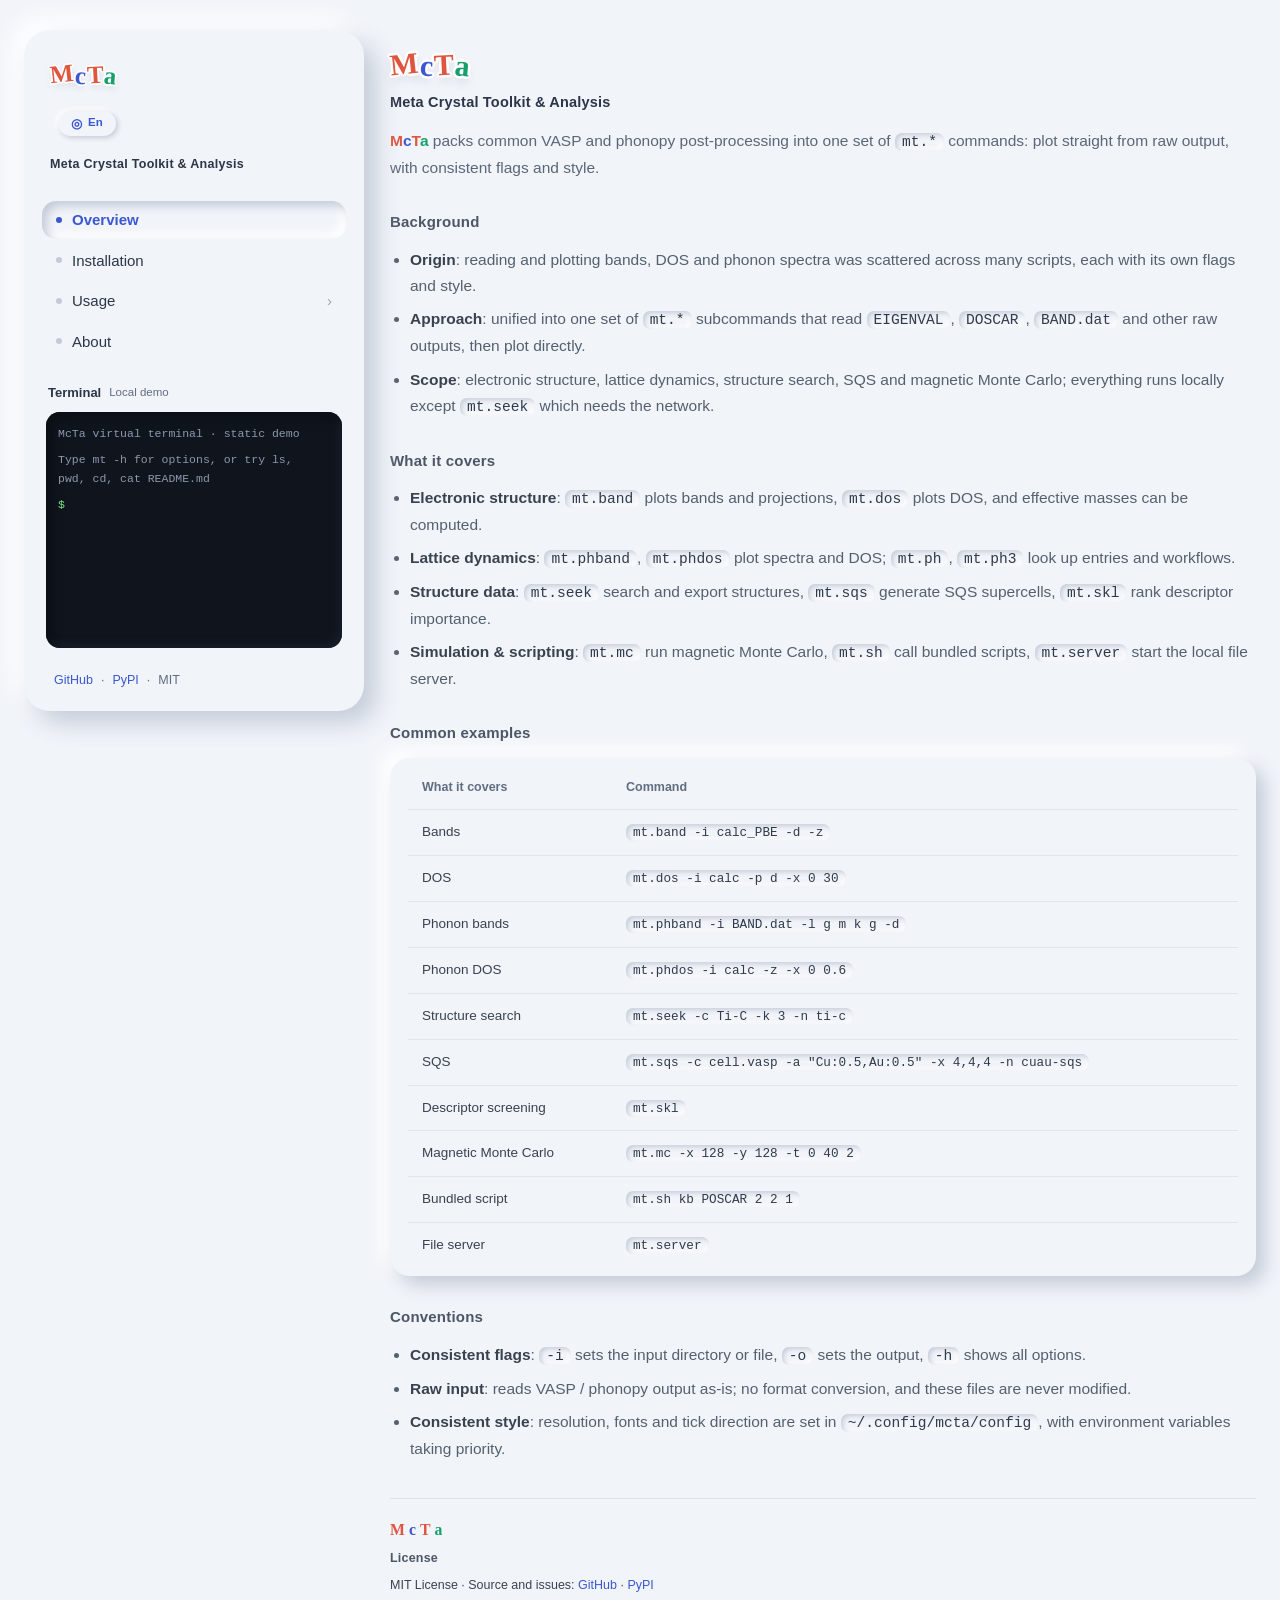
==== index.html @ b44102cf "0.0.18" ====
<!DOCTYPE html>
<html lang="zh-CN">
<head>
<meta charset="UTF-8">
<meta name="viewport" content="width=device-width, initial-scale=1">
<title>McTa · Meta Crystal Toolkit &amp; Analysis</title>
<meta name="description" content="McTa（格塔）把 VASP 与 phonopy 的常见后处理收进一组 mt.* 命令：直接读取原始输出绘制能带、态密度与声子谱，并支持结构检索、SQS、描述符分析与磁性蒙特卡洛。">
<link rel="canonical" href="https://lkccrr.github.io/mcta/">
<link rel="alternate" hreflang="zh-CN" href="https://lkccrr.github.io/mcta/">
<link rel="alternate" hreflang="en" href="https://lkccrr.github.io/mcta/?lang=en">
<link rel="alternate" hreflang="x-default" href="https://lkccrr.github.io/mcta/">
<link rel="icon" href="data:image/svg+xml,%3Csvg xmlns='http://www.w3.org/2000/svg' viewBox='0 0 64 64'%3E%3Crect width='64' height='64' rx='14' fill='%23f1f4f9'/%3E%3Ctext x='32' y='45' text-anchor='middle' font-family='Arial,Helvetica,sans-serif' font-size='36' font-weight='700' fill='%23e0553d'%3EM%3C/text%3E%3C/svg%3E">
<meta name="theme-color" content="#f1f4f9">
<meta property="og:type" content="website">
<meta property="og:site_name" content="mcta">
<meta property="og:title" content="McTa · Meta Crystal Toolkit &amp; Analysis">
<meta property="og:description" content="McTa（格塔）把 VASP 与 phonopy 的常见后处理收进一组 mt.* 命令：直接读取原始输出绘制能带、态密度与声子谱，并支持结构检索、SQS、描述符分析与磁性蒙特卡洛。">
<meta property="og:url" content="https://lkccrr.github.io/mcta/">
<meta property="og:locale" content="zh_CN">
<meta property="og:locale:alternate" content="en_US">
<meta name="twitter:card" content="summary">
<meta name="twitter:title" content="McTa · Meta Crystal Toolkit &amp; Analysis">
<meta name="twitter:description" content="McTa（格塔）把 VASP 与 phonopy 的常见后处理收进一组 mt.* 命令：直接读取原始输出绘制能带、态密度与声子谱，并支持结构检索、SQS、描述符分析与磁性蒙特卡洛。">
<noscript><style>.page{display:block!important}.term-wrap,.lang-switch{display:none}</style></noscript>
<style>
  :root {
    --bg: #f1f4f9;
    --ink: #39424f;
    --muted: #616d80;
    --accent: #3b57d1;
    --sd: #c5ccd8;
    --sl: #ffffff;
    --radius: 20px;
  }
  * { box-sizing: border-box; }
  body {
    margin: 0;
    background: var(--bg);
    color: var(--ink);
    font-family: -apple-system, BlinkMacSystemFont, "Segoe UI", "Noto Sans SC",
                 "PingFang SC", "Microsoft YaHei", sans-serif;
    font-size: 15.5px;
    line-height: 1.7;
    -webkit-font-smoothing: antialiased;
  }
  a { color: var(--accent); text-decoration: none; }
  a:focus-visible, button:focus-visible, input:focus-visible, [tabindex]:focus-visible {
    outline: 2px solid var(--accent); outline-offset: 2px;
  }
  code, pre {
    font-family: ui-monospace, SFMono-Regular, "SF Mono", Menlo, Consolas,
                 "Liberation Mono", monospace;
  }

  .app {
    display: grid;
    grid-template-columns: 340px minmax(0, 1fr);
    gap: 26px;
    max-width: 1280px;
    margin: 0 auto;
    padding: 30px 24px 60px;
    align-items: start;
  }

  /* ---------- 左侧栏 ---------- */
  .sidebar {
    position: sticky; top: 28px;
    max-height: calc(100vh - 56px);
    overflow-y: auto;
    padding: 24px 18px 18px;
    border-radius: 26px;
    background: var(--bg);
    box-shadow: 12px 12px 24px var(--sd), -12px -12px 24px var(--sl);
  }
  .sidebar { scrollbar-width: none; -ms-overflow-style: none; }
  .sidebar::-webkit-scrollbar { display: none; }

  .brand { padding: 0 8px; }
  .brand .logo,
  h1.wordmark {
    font-family: "Baloo 2", "Fredoka", "Arial Rounded MT Bold",
                 "Chalkboard SE", "Comic Sans MS", cursive;
    font-weight: 900;
    letter-spacing: 1px;
  }
  .brand .logo { font-size: 25px; }
  h1.wordmark { font-size: 38px; letter-spacing: 1.2px; margin: 16px 0 6px; }
  .wordmark span {
    display: inline-block; cursor: pointer; user-select: none;
    transition: transform .25s ease;
    text-shadow:
      2.5px 0 0 #fff, -2.5px 0 0 #fff, 0 2.5px 0 #fff, 0 -2.5px 0 #fff,
      1.8px 1.8px 0 #fff, -1.8px 1.8px 0 #fff,
      1.8px -1.8px 0 #fff, -1.8px -1.8px 0 #fff,
      0 6px 10px rgba(96, 108, 130, .22);
  }
  .brand .logo span {
    text-shadow:
      1.8px 0 0 #fff, -1.8px 0 0 #fff, 0 1.8px 0 #fff, 0 -1.8px 0 #fff,
      1.3px 1.3px 0 #fff, -1.3px 1.3px 0 #fff,
      1.3px -1.3px 0 #fff, -1.3px -1.3px 0 #fff,
      0 4px 7px rgba(96, 108, 130, .2);
  }
  .wordmark span:nth-child(1) { transform: rotate(-6deg) translateY(-1px); }
  .wordmark span:nth-child(2) { transform: rotate(3deg) translateY(1px); }
  .wordmark span:nth-child(3) { transform: rotate(-3deg); }
  .wordmark span:nth-child(4) { transform: rotate(5deg) translateY(1px); }
  .w-m, .w-t { color: #e0553d; }
  .w-c { color: #3b57d1; }
  .w-a { color: #17a06b; }
  .brand-sub {
    display: block;
    margin: 12px -7px 0; padding: 6px 7px; border-radius: 10px;
    font-size: 12.5px; color: #2c3648; font-weight: 700; letter-spacing: .3px;
    text-decoration: none;
    transition: color .12s ease, box-shadow .12s ease;
  }
  .brand-sub:hover {
    color: var(--accent);
    box-shadow: 4px 4px 9px var(--sd), -4px -4px 9px var(--sl);
  }
  .brand-sub:active {
    box-shadow: inset 3px 3px 6px var(--sd), inset -3px -3px 6px var(--sl);
  }
  .lang-switch {
    display: inline-flex; align-items: center; gap: 6px;
    margin: 14px 8px 0; padding: 6px 13px;
    border: 0; border-radius: 999px;
    background: var(--bg); color: var(--accent);
    font: inherit; font-size: 11.5px; font-weight: 700; line-height: 1;
    cursor: pointer;
    box-shadow: 2px 2px 5px var(--sd), -2px -2px 5px var(--sl);
  }
  .lang-switch:hover { color: var(--accent); }
  .lang-switch:active {
    box-shadow: inset 3px 3px 6px var(--sd), inset -3px -3px 6px var(--sl);
  }
  .lang-globe { font-size: 13px; line-height: 1; }
  .about-brand { color: #2c3648; font-weight: 700; }
  .about-line { display: flex; align-items: baseline; gap: 10px; margin: 12px 0 0; }
  .about-line .about-anim { margin: 0; }

  /* 关于页：代码结构前的字母跳跃发光 */
  .about-anim {
    display: flex; gap: 4px; margin: 10px 0 0;
    font-family: "Baloo 2", "Fredoka", "Arial Rounded MT Bold",
                 "Chalkboard SE", "Comic Sans MS", cursive;
    font-size: 21px; font-weight: 900; letter-spacing: 1px;
    user-select: none;
  }
  .about-anim span {
    display: inline-block;
    animation: hop 1.6s ease-in-out infinite, glow 1.6s ease-in-out infinite;
  }
  .about-anim .w-m, .about-anim .w-t { --glow: 224, 85, 61; }
  .about-anim .w-c { --glow: 59, 87, 209; }
  .about-anim .w-a { --glow: 23, 160, 107; }
  .about-anim span:nth-child(2) { animation-delay: .12s; }
  .about-anim span:nth-child(3) { animation-delay: .24s; }
  .about-anim span:nth-child(4) { animation-delay: .36s; }
  .about-anim.sm { font-size: 15.75px; gap: 3px; margin: 18px 0 4px; }
  .about-anim.sm + h2.sec-title { margin: 0 0 6px; font-size: 12.5px; letter-spacing: .2px; }
  .about-anim.sm + h2.sec-title + p { margin: 0; font-size: 12.5px; line-height: 1.7; }
  @keyframes hop {
    0%, 100% { transform: translateY(0) scale(1); }
    32% { transform: translateY(-6px) scale(1.14); }
    52% { transform: translateY(0) scale(1); }
  }
  @keyframes glow {
    0%, 100% { text-shadow: 0 0 0 rgba(var(--glow), 0); }
    32% { text-shadow: 0 0 12px rgba(var(--glow), .6), 0 0 4px rgba(var(--glow), .45); }
  }

  .nav { margin-top: 20px; }
  .nav-item {
    display: flex; align-items: center; gap: 10px;
    padding: 6px 14px; margin-bottom: 3px;
    border-radius: 14px; color: #2c3648;
    font-size: 15px; cursor: pointer;
    transition: color .18s ease, box-shadow .18s ease;
  }
  .nav-item .dot {
    width: 6px; height: 6px; border-radius: 50%;
    background: #c3cad7; flex: none; transition: background .18s ease;
  }
  .nav-item:hover {
    color: var(--ink);
    box-shadow: 5px 5px 10px var(--sd), -5px -5px 10px var(--sl);
  }
  .nav-item.active {
    color: var(--accent); font-weight: 600;
    box-shadow: inset 5px 5px 10px var(--sd), inset -5px -5px 10px var(--sl);
  }
  .nav-item.active .dot { background: var(--accent); }

  .nav-item .chev {
    margin-left: auto; font-size: 15px; line-height: 1; color: #9aa5b8;
    transition: transform .2s ease;
  }
  .nav-item[aria-expanded="true"] .chev { transform: rotate(90deg); }
  .nav-sub { display: none; margin-top: -2px; }
  .nav-sub.open { display: block; animation: fade .2s ease; }
  .nav-sub .nav-item { --sd: #b8c1cf; --sl: #f7f9fc; padding: 5px 14px 5px 24px; font-size: 14.5px; margin-bottom: 2px; }
  .nav-sub .nav-item.active { color: #1f3596; }
  .nav-sub .nav-item.active .dot { background: #1f3596; }

  .side-foot {
    display: flex; gap: 8px; align-items: center;
    margin: 22px 12px 2px; font-size: 12.5px; color: var(--muted);
  }

  /* 侧栏：本地模拟终端 */
  .term-wrap { margin: 22px 4px 0; }
  .term-head {
    display: flex; align-items: baseline; justify-content: space-between;
    gap: 8px; margin: 0 2px 8px;
  }
  .term-wrap:not(.floating) .term-head { cursor: pointer; }
  .term-head .t { font-size: 13px; font-weight: 600; color: #2c3648; }
  .term-state { font-size: 11.5px; color: var(--muted); }
  .term-box {
    position: relative; overflow: hidden;
    height: 236px; padding: 12px 12px 10px;
    border-radius: 14px; background: #10151d;
    box-shadow: inset 5px 5px 12px #0a0e14, inset -3px -3px 8px #1a2230;
    font-family: ui-monospace, SFMono-Regular, Menlo, Consolas,
                 "Liberation Mono", monospace;
    font-size: 11.5px; line-height: 1.7; color: #c9d4e4;
    cursor: text; scrollbar-width: thin;
  }
  .term-box::-webkit-scrollbar { width: 6px; }
  .term-box::-webkit-scrollbar-thumb { background: #2b3547; border-radius: 999px; }
  .term-rain {
    position: absolute; inset: 0; z-index: 0; pointer-events: none;
    opacity: .28; transition: opacity .35s ease;
  }
  .term-scroll {
    position: relative; z-index: 1;
    height: 100%; overflow-y: auto;
    padding-right: 4px;
  }
  .term-scroll::-webkit-scrollbar { width: 6px; }
  .term-scroll::-webkit-scrollbar-thumb { background: #2b3547; border-radius: 999px; }
  .term-out, .term-line { position: relative; z-index: 1; }
  .term-out { margin: 0 0 6px; white-space: pre-wrap; word-break: break-word; }
  .term-out .p { color: #7ee787; }
  .term-out .cmd { color: #e6edf7; }
  .term-out.dim { color: #8b98ad; }
  .term-out.err { color: #f0a08f; }
  .term-line { display: flex; gap: 6px; align-items: baseline; }
  .term-prompt { color: #7ee787; flex: none; }
  .term-in {
    flex: 1; min-width: 0; padding: 0; border: 0; outline: 0;
    background: transparent; color: #e6edf7; font: inherit;
    caret-color: #7ee787;
  }
  .term-in:focus-visible { outline: 0; }
  .term-line:focus-visible, .term-line:focus { outline: 0; box-shadow: none; }

  /* 终端浮窗：点击终端顶端栏后脱离侧栏，可拖动、缩放、最大化 */
  .term-head { align-items: center; }
  .term-title { display: flex; align-items: center; gap: 8px; min-width: 0; }
  .term-tools { display: none; margin-left: auto; gap: 3px; flex: none; }
  .term-open { display: none; }
  .term-wrap.floating .term-tools { display: flex; }
  .term-tools button {
    width: 24px; height: 24px; padding: 0; border: 0; border-radius: 7px;
    background: var(--bg); color: #4c5666;
    font: inherit; font-size: 13px; line-height: 1;
    display: inline-flex; align-items: center; justify-content: center;
    cursor: pointer;
    box-shadow: 2px 2px 5px var(--sd), -2px -2px 5px var(--sl);
  }
  .term-tools button:hover { color: var(--accent); }
  .term-tools button:active {
    box-shadow: inset 2px 2px 4px var(--sd), inset -2px -2px 4px var(--sl);
  }
  .term-tools .win-glyph { display: block; line-height: 1; font-family: ui-monospace, Menlo, Consolas, monospace; }
  .hidden { display: none !important; }
  /* 最小化：主体隐藏，只留顶栏，停靠页面下方 */
  .term-wrap.floating.win-min {
    width: auto !important; height: 40px !important; min-width: 0 !important; min-height: 40px !important;
    max-width: calc(100vw - 16px) !important; max-height: 40px !important; padding: 6px 10px !important;
    border-radius: 12px !important; overflow: visible !important; transition: none !important; transform: none !important;
    white-space: nowrap;
  }
  .term-wrap.floating.win-min .term-box,
  .term-wrap.floating.win-min .resize-handle { display: none !important; }
  .term-wrap.floating.win-min .term-head { cursor: default !important; margin: 0 !important; }
  /* 最小化态只保留：最大化 + 还原到侧栏；顶栏文字可点击还原 */
  .term-wrap.floating.win-min .term-tools button:not([data-term-act="max"]):not([data-term-act="dock"]) { display: none !important; }
  .term-wrap.floating.win-min .term-title { cursor: pointer !important; white-space: nowrap; overflow: hidden; text-overflow: ellipsis; min-width: 0; }
  .term-wrap.floating.win-min .term-title .term-state { display: inline !important; font-size: 11.5px; opacity: .9; }
  .term-wrap.floating {
    position: fixed; z-index: 45;
    display: flex; flex-direction: column;
    margin: 0; padding: 10px 12px 12px; border-radius: 18px;
    background: var(--bg);
    box-shadow: 0 18px 44px rgba(28, 42, 64, .26), 0 2px 8px rgba(28, 42, 64, .14),
                8px 8px 18px var(--sd), -8px -8px 18px var(--sl);
    max-width: calc(100vw - 12px); max-height: calc(100vh - 12px);
  }
  .term-wrap.floating .term-head { cursor: move; touch-action: none; margin-bottom: 8px; }
  .term-wrap.floating .term-box { flex: 1 1 auto; height: auto; min-height: 120px; }
  .term-wrap.dragging { user-select: none; }
  .term-wrap.floating .term-box { user-select: text; }

  /* 四角/四边缩放手柄 */
  .term-wrap.floating .resize-handle { position: absolute; z-index: 2; }
  .term-wrap.floating .rh-t { top: -3px; left: 10px; right: 10px; height: 6px; cursor: ns-resize; }
  .term-wrap.floating .rh-b { bottom: -3px; left: 10px; right: 10px; height: 6px; cursor: ns-resize; }
  .term-wrap.floating .rh-l { left: -3px; top: 10px; bottom: 10px; width: 6px; cursor: ew-resize; }
  .term-wrap.floating .rh-r { right: -3px; top: 10px; bottom: 10px; width: 6px; cursor: ew-resize; }
  .term-wrap.floating .rh-tl { top: -3px; left: -3px; width: 12px; height: 12px; cursor: nwse-resize; }
  .term-wrap.floating .rh-tr { top: -3px; right: -3px; width: 12px; height: 12px; cursor: nesw-resize; }
  .term-wrap.floating .rh-bl { bottom: -3px; left: -3px; width: 12px; height: 12px; cursor: nesw-resize; }
  .term-wrap.floating .rh-br { bottom: -3px; right: -3px; width: 12px; height: 12px; cursor: nwse-resize; }

  /* ---------- 右侧内容 ---------- */
  .content { min-width: 0; }
  .page { display: none; }
  .page.active { display: block; animation: fade .26s ease; }
  @keyframes fade {
    from { opacity: 0; transform: translateY(6px); }
    to { opacity: 1; transform: none; }
  }
  /* 脚本未能执行时的兜底：至少让概览页可见 */
  body:not(.js) #page-overview { display: block; }

  .page-head { margin-bottom: 26px; }
  .eyebrow {
    display: inline-block; padding: 5px 13px; border-radius: 999px;
    font-size: 11.5px; font-weight: 600; letter-spacing: .8px;
    color: var(--accent);
    box-shadow: inset 4px 4px 8px var(--sd), inset -4px -4px 8px var(--sl);
  }
  h1 {
    font-size: 30px; line-height: 1.25; margin: 16px 0 8px;
    letter-spacing: -.3px;
  }
  #page-overview h1.wordmark { font-size: 30px; }
  .full-name {
    margin: 0 0 14px; font-size: 14.5px; color: #2c3648; font-weight: 700; letter-spacing: .2px;
  }
  .lede { margin: 0; color: #5b6678; font-size: 15.5px; }

  h2.sec-title {
    font-size: 15px; margin: 28px 0 12px; color: #4c5666;
    letter-spacing: .2px;
  }

  .card {
    background: var(--bg); border-radius: var(--radius);
    padding: 22px 24px;
    box-shadow: 9px 9px 18px var(--sd), -9px -9px 18px var(--sl);
  }
  pre {
    margin: 0; padding: 8px 18px; border-radius: 14px;
    background: var(--bg); color: #2f3a4a;
    font-size: 15px; line-height: 1.65;
    overflow-x: auto;
    box-shadow: inset 5px 5px 10px var(--sd), inset -5px -5px 10px var(--sl);
  }
  pre.help { padding: 16px 18px; line-height: 1.75; }
  pre .c { color: #8a94a6; }
  .pre-wrap { position: relative; }
  .pre-group { display: grid; gap: 10px; }
  .pre-wrap pre { padding-right: 66px; }
  .copy-btn {
    position: absolute; top: 8px; right: 8px;
    padding: 3px 10px; border: 0; border-radius: 8px;
    background: var(--bg); color: var(--muted);
    font: inherit; font-size: 11.5px; line-height: 1.5; cursor: pointer;
    box-shadow: 3px 3px 6px var(--sd), -3px -3px 6px var(--sl);
    opacity: 0; transition: opacity .15s ease, color .15s ease;
  }
  .pre-wrap:hover .copy-btn, .copy-btn:focus { opacity: 1; }
  .copy-btn:hover { color: var(--accent); }
  @media (hover: none) { .copy-btn { opacity: 1; } }
  .code-copy { cursor: pointer; }
  .code-copy:hover { color: var(--accent); }
  .toast {
    position: fixed; left: 50%; bottom: 30px; z-index: 50;
    transform: translate(-50%, 10px); opacity: 0; pointer-events: none;
    padding: 8px 16px; border-radius: 12px;
    background: var(--bg); color: var(--ink); font-size: 13px;
    box-shadow: 6px 6px 14px var(--sd), -6px -6px 14px var(--sl);
    transition: opacity .2s ease, transform .2s ease;
  }
  .toast.show { opacity: 1; transform: translate(-50%, 0); }

  p code, li code, td code {
    padding: 1px 7px; border-radius: 7px;
    background: var(--bg); color: #2f3a4a; font-size: .94em;
    box-shadow: inset 2px 2px 5px var(--sd), inset -2px -2px 5px var(--sl);
  }

  ul.plain { margin: 0; padding-left: 20px; color: #55606f; }
  ul.plain li { margin: 7px 0; }
  ul.plain b { color: var(--ink); }

  table {
    width: 100%; border-collapse: collapse; font-size: 13.5px;
  }
  th, td { text-align: left; padding: 11px 14px; }
  th { color: var(--muted); font-weight: 600; font-size: 12.5px; }
  tbody tr { border-top: 1px solid rgba(120, 132, 154, .14); }
  td:first-child { white-space: nowrap; }

  .card.table-card { padding: 8px 18px; overflow-x: auto; }

  .site-foot { margin-top: 36px; padding-top: 18px; border-top: 1px solid rgba(120, 132, 154, .16); }
  .site-foot .about-anim.sm { margin: 0 0 4px; }

  @media (max-width: 900px) {
    .app { grid-template-columns: 1fr; gap: 22px; padding: 22px 16px 48px; }
    .sidebar {
      position: static; max-height: none; padding: 16px;
      border-radius: 22px;
    }
    .brand { padding: 0 4px; }
    .nav { display: flex; flex-wrap: wrap; gap: 8px; margin-top: 12px; }
    .side-foot { display: none; }
    .nav-item { margin: 0; white-space: nowrap; padding: 8px 12px; font-size: 13.5px; }
    .nav-sub { width: 100%; }
    .nav-sub.open { display: flex; flex-wrap: wrap; gap: 8px; }
    .nav-sub .nav-item { padding-left: 12px; font-size: 13.5px; }
    .term-wrap { margin: 22px 4px 0; display: block; }
    .term-wrap.floating { display: flex; }
    .term-box { height: 220px; }
    .term-open { display: none; }
    h1 { font-size: 26px; }
  }
</style>
</head>
<body>

<div class="app">

  <aside class="sidebar">
    <div class="brand">
      <div class="logo wordmark" role="img" aria-label="McTa"><span class="w-m">M</span><span class="w-c">c</span><span class="w-t">T</span><span class="w-a">a</span></div>
      <button type="button" class="lang-switch" id="langToggle" title="切换语言 / Switch language" aria-label="切换语言 / Switch language"><span class="lang-globe" aria-hidden="true">◎</span><span class="lang-name">中文</span></button>
      <a class="brand-sub" href="#overview">格塔 · Meta Crystal Toolkit &amp; Analysis</a>
    </div>

    <nav class="nav">
      <a class="nav-item" href="#overview" data-page="overview"><span class="dot"></span>概览</a>
      <a class="nav-item" href="#install" data-page="install"><span class="dot"></span>安装</a>
      <a class="nav-item" id="startToggle" href="#start" data-page="start" aria-expanded="false" aria-controls="cmdList">
        <span class="dot"></span>使用<span class="chev">›</span>
      </a>

      <div class="nav-sub" id="cmdList">
        <a class="nav-item" href="#spectra" data-page="spectra"><span class="dot"></span>能带与态密度</a>
        <a class="nav-item" href="#ph" data-page="ph"><span class="dot"></span>mt.ph / mt.ph3</a>
        <a class="nav-item" href="#seek" data-page="seek"><span class="dot"></span>mt.seek / mt.sqs / mt.skl</a>
        <a class="nav-item" href="#mc" data-page="mc"><span class="dot"></span>mt.mc</a>
        <a class="nav-item" href="#sh" data-page="sh"><span class="dot"></span>mt.sh</a>
        <a class="nav-item" href="#server" data-page="server"><span class="dot"></span>mt.server</a>
      </div>

      <a class="nav-item" href="#about" data-page="about"><span class="dot"></span>关于</a>
    </nav>

    <button type="button" class="term-open" id="termOpen" aria-label="打开终端">终端</button>

    <div class="term-wrap">
      <div class="term-head">
        <span class="term-title">
          <span class="t">终端</span>
          <span class="term-state">本地模拟</span>
        </span>
        <span class="term-tools" role="group">
          <button type="button" data-term-act="min" title="最小化" aria-label="最小化"><span class="win-glyph" aria-hidden="true">—</span></button>
          <button type="button" data-term-act="restore" title="还原" aria-label="还原"><span class="win-glyph" aria-hidden="true">↺</span></button>
          <button type="button" data-term-act="max" title="放大到整个页面" aria-label="放大到整个页面"><span class="max-icon win-glyph" aria-hidden="true">⤢</span><span class="restore-icon win-glyph hidden" aria-hidden="true">⤡</span></button>
          <button type="button" data-term-act="dock" title="还原到侧栏" aria-label="还原到侧栏"><span class="win-glyph" aria-hidden="true">⇤</span></button>
        </span>
      </div>
      <div class="term-box" id="siteTerm">
        <canvas class="term-rain" aria-hidden="true"></canvas>
        <div class="term-scroll">
          <div id="termLog"></div>
          <div class="term-line">
            <span class="term-prompt">$</span>
            <input class="term-in" id="termIn" type="text" autocomplete="off"
                   autocapitalize="off" spellcheck="false"
                   aria-label="McTa 命令演示终端">
          </div>
        </div>
      </div>
      <span class="resize-handle rh-tl"></span><span class="resize-handle rh-t"></span><span class="resize-handle rh-tr"></span>
      <span class="resize-handle rh-l"></span><span class="resize-handle rh-r"></span>
      <span class="resize-handle rh-bl"></span><span class="resize-handle rh-b"></span><span class="resize-handle rh-br"></span>
    </div>

    <div class="side-foot">
      <a href="https://github.com/lkccrr/mcta" target="_blank" rel="noopener">GitHub</a><span>·</span>
      <a href="https://pypi.org/project/mcta/" target="_blank" rel="noopener">PyPI</a><span>·</span>
      <span>MIT</span>
    </div>
  </aside>

  <main class="content">

    <!-- 概览 -->
    <section class="page" id="page-overview">
      <header class="page-head">
        <h1 class="wordmark" aria-label="McTa"><span class="w-m">M</span><span class="w-c">c</span><span class="w-t">T</span><span class="w-a">a</span></h1>
        <p class="full-name">格塔 · Meta Crystal Toolkit &amp; Analysis</p>
        <p class="lede">
          <span class="about-brand"><span class="w-m">M</span><span class="w-c">c</span><span class="w-t">T</span><span class="w-a">a</span></span> 把 VASP 与 phonopy 的常见后处理收进一组 <code>mt.*</code> 命令：读原始输出直接出图，
          参数与风格保持一致。
        </p>
      </header>

      <h2 class="sec-title">背景</h2>
      <ul class="plain">
        <li><b>起点</b>：能带、态密度、声子谱的读取与绘图散落在多份脚本里，参数与出图风格各不相同。</li>
        <li><b>做法</b>：统一为一组 <code>mt.*</code> 子命令，读 <code>EIGENVAL</code>、<code>DOSCAR</code>、<code>BAND.dat</code> 等原始输出即可出图。</li>
        <li><b>范围</b>：电子结构、晶格动力学、结构检索、准随机固溶体与磁性蒙特卡洛；除 <code>mt.seek</code> 联网外都在本地完成。</li>
      </ul>

      <h2 class="sec-title">用途</h2>
      <ul class="plain">
        <li><b>电子结构</b>：<code>mt.band</code> 出能带与投影，<code>mt.dos</code> 出态密度，可计算有效质量。</li>
        <li><b>晶格动力学</b>：<code>mt.phband</code>、<code>mt.phdos</code> 出谱与态密度；<code>mt.ph</code>、<code>mt.ph3</code> 查词条与流程。</li>
        <li><b>结构数据</b>：<code>mt.seek</code> 检索并导出结构，<code>mt.sqs</code> 生成准随机固溶体，<code>mt.skl</code> 评估描述符重要性。</li>
        <li><b>模拟与脚本</b>：<code>mt.mc</code> 跑磁性蒙特卡洛，<code>mt.sh</code> 调用随包脚本，<code>mt.server</code> 起本地文件服务。</li>
      </ul>

      <h2 class="sec-title">常用示例</h2>
      <div class="card table-card">
        <table>
          <thead>
            <tr><th>用途</th><th>命令</th></tr>
          </thead>
          <tbody>
            <tr><td>能带</td><td><code>mt.band -i calc_PBE -d -z</code></td></tr>
            <tr><td>态密度</td><td><code>mt.dos -i calc -p d -x 0 30</code></td></tr>
            <tr><td>声子谱</td><td><code>mt.phband -i BAND.dat -l g m k g -d</code></td></tr>
            <tr><td>声子态密度</td><td><code>mt.phdos -i calc -z -x 0 0.6</code></td></tr>
            <tr><td>结构检索</td><td><code>mt.seek -c Ti-C -k 3 -n ti-c</code></td></tr>
            <tr><td>准随机固溶体</td><td><code>mt.sqs -c cell.vasp -a "Cu:0.5,Au:0.5" -x 4,4,4 -n cuau-sqs</code></td></tr>
            <tr><td>描述符筛选</td><td><code>mt.skl</code></td></tr>
            <tr><td>磁性蒙特卡洛</td><td><code>mt.mc -x 128 -y 128 -t 0 40 2</code></td></tr>
            <tr><td>随包脚本</td><td><code>mt.sh kb POSCAR 2 2 1</code></td></tr>
            <tr><td>文件服务</td><td><code>mt.server</code></td></tr>
          </tbody>
        </table>
      </div>

      <h2 class="sec-title">统一约定</h2>
      <ul class="plain">
        <li><b>参数一致</b>：<code>-i</code> 指定输入目录或文件，<code>-o</code> 指定输出，<code>-h</code> 查看全部参数。</li>
        <li><b>输入原样</b>：只读取 VASP / phonopy 的原始输出，不要求先转格式，也不改动这些文件。</li>
        <li><b>风格统一</b>：分辨率、字体、刻度方向集中在 <code>~/.config/mcta/config</code>，环境变量优先。</li>
      </ul>

    </section>

    <!-- 使用 -->
    <section class="page" id="page-start">
      <header class="page-head">
        <span class="eyebrow">USAGE</span>
        <h1>使用</h1>
        <p class="lede">进入计算目录后，先看它认得哪些文件，再决定画什么。</p>
      </header>

      <p style="margin:0 0 10px">运行 <code>mt</code> 总览当前目录，查看可用的计算文件。</p>

      <p style="margin:0 0 10px"><code>mt -h</code> 命令统一入口，负责说明用途并把参数原样转给对应的工具。</p>

      <pre class="help">    mt                    总览： 命令的用途、常用示例与当前目录的下一步建议
    mt band      [参数]   等价于 mt.band      [参数]
    mt dos       [参数]   等价于 mt.dos       [参数]
    mt phband    [参数]   等价于 mt.phband    [参数]
    mt phdos     [参数]   等价于 mt.phdos     [参数]
    mt ph        [参数]   等价于 mt.ph        [参数]
    mt ph3       [参数]   等价于 mt.ph3       [参数]
    mt seek/sqs/skl [参数]   分别等价于 mt.seek / mt.sqs / mt.skl
    mt mc        [参数]   等价于 mt.mc        [参数]
    mt sh        [参数]   等价于 mt.sh        [参数]
    mt server    [参数]   等价于 mt.server    [参数]</pre>

      <h2 class="sec-title">配置入口</h2>
      <div class="card">
        <p style="margin:0 0 10px">
          <b>写法</b>：所有设置都可写成环境变量，或写入 <code>~/.config/mcta/config</code>（<code>KEY=VALUE</code>），
          环境变量优先。
        </p>
        <p style="margin:0 0 10px">
          <b>图形参数</b>：<code>MT_RESOL</code>、<code>MT_FONT_FAMILY</code>、<code>MT_MATHTEXT_FONTSET</code>、
          <code>MT_XTICK_DIRECTION</code>、<code>MT_YTICK_DIRECTION</code>。
        </p>
        <p style="margin:0 0 10px">
          <b>结构检索与描述符分析</b>（<code>mt.seek</code> / <code>mt.sqs</code> / <code>mt.skl</code>）：<code>MP_API_KEY</code>（免费的 Materials Project API Key，在线检索必填）、
          <code>MT_SEEK_HOME</code>、<code>MT_SEEK_CONFIG</code>、<code>MT_SEEK_API_KEY</code>、
          <code>MT_SEEK_PROVIDER</code>、<code>MT_SEEK_BASE_URL</code>、<code>MT_SEEK_MODEL</code>、
          <code>MT_SEEK_MAX_TURNS</code>、<code>MT_SEEK_MAX_CAND</code>，含义见 <code>mt.seek -h</code>。
        </p>
        <p style="margin:0">
          <b>其他工具</b>：<code>MT_PH_DOCS</code>、<code>MT_PH3_DOCS</code>、<code>MTSH_SCRIPTS</code>、
          <code>PBE_PATH</code>、<code>LDA_PATH</code>、<code>GGA_PATH</code>。
        </p>
      </div>

    </section>

    <!-- 安装 -->
    <section class="page" id="page-install">
      <header class="page-head">
        <span class="eyebrow">INSTALLATION</span>
        <h1>安装</h1>
        <p class="lede">
          通过 pip 安装，默认只含 numpy、matplotlib、ase、spglib，其余包按需追加。
        </p>
      </header>

      <div class="card table-card">
        <table>
          <thead>
            <tr><th>命令</th><th>启用的入口</th><th>额外依赖</th></tr>
          </thead>
          <tbody>
            <tr><td><code>pip install mcta</code></td><td>mt、band、dos、phband、phdos、ph、ph3、sh</td><td>numpy、matplotlib、ase、spglib</td></tr>
            <tr><td><code>pip install mcta[seek]</code></td><td>mt.seek，同时启用 mt.skl</td><td>pymatgen、mp-api、scikit-learn 等</td></tr>
            <tr><td><code>pip install mcta[skl]</code></td><td>mt.skl</td><td>scikit-learn、joblib</td></tr>
            <tr><td><code>pip install mcta[sqs]</code></td><td>mt.sqs</td><td>sqsgenerator</td></tr>
            <tr><td><code>pip install mcta[mc]</code></td><td>mt.mc</td><td>numba</td></tr>
            <tr><td><code>pip install mcta[all]</code></td><td>全部</td><td>以上所有</td></tr>
          </tbody>
        </table>
      </div>

      <h2 class="sec-title">说明</h2>
      <p style="margin:0">
        Python ≥ 3.9。未安装对应可选依赖时，命令会给出提示而不是直接报错。
      </p>

    </section>

    <!-- 关于 -->
    <section class="page" id="page-about">
      <header class="page-head">
        <span class="eyebrow">ABOUT</span>
        <h1>关于</h1>
      </header>

      <div class="about-line">
        <div class="about-anim" aria-hidden="true"><span class="w-m">M</span><span class="w-c">c</span><span class="w-t">T</span><span class="w-a">a</span></div>
      </div>

      <h2 class="sec-title">代码结构</h2>
      <div class="card table-card">
        <table>
          <thead>
            <tr><th>路径</th><th>内容</th></tr>
          </thead>
          <tbody>
            <tr><td><code>pyproject.toml</code></td><td>打包配置、依赖与命令行入口注册</td></tr>
            <tr><td><code>index.html</code></td><td>项目主页与说明（中英双语，按浏览器语言自动切换）</td></tr>
            <tr><td><code>mcta/__init__.py</code></td><td>版本号与包元数据</td></tr>
            <tr><td><code>mcta/__main__.py</code></td><td>命令行入口：<code>mt</code> 的参数分发与转发、<code>-h</code> 帮助文本与版本输出</td></tr>
            <tr><td><code>mcta/flags.py</code></td><td>子命令表、总览；绘图字体、分辨率与刻度配置</td></tr>
            <tr><td><code>mcta/bandplot/</code></td><td>能带、态密度、声子谱与声子文档（VASP / phonopy / phono3py）</td></tr>
            <tr><td><code>mcta/seek/</code></td><td>结构检索、SQS、描述符分析与检索代理</td></tr>
            <tr><td><code>mcta/sqs/</code></td><td>准随机固溶体生成</td></tr>
            <tr><td><code>mcta/skl/</code></td><td>描述符重要性与粗筛</td></tr>
            <tr><td><code>mcta/mc/</code></td><td>蒙特卡洛引擎、晶格几何、并行与绘图</td></tr>
            <tr><td><code>mcta/sh/</code></td><td><code>mt.sh</code> 调度与内置脚本</td></tr>
            <tr><td><code>mcta/server/</code></td><td>文件服务、中英双语页面、终端与 3D 查看器资源（xterm.js / xterm.css / 3dmol-min.js）</td></tr>
          </tbody>
        </table>
      </div>

    </section>

    <!-- 能带与态密度 -->
    <section class="page" id="page-spectra">
      <header class="page-head">
        <span class="eyebrow">电子结构 · 晶格动力学</span>
        <h1>能带与态密度</h1>
        <p class="lede">
          四个绘图命令共用同一套参数与出图风格：<code>mt.band</code>、<code>mt.dos</code> 处理电子结构，
          <code>mt.phband</code>、<code>mt.phdos</code> 处理声子谱。
        </p>
      </header>

      <h2 class="sec-title">mt.band · 能带</h2>
      <p>能带结构绘图：可叠加 DOS、轨道投影与自旋极化镜像图，计算有效质量，并对比两三个计算结果。</p>
      <pre>mt.band -i calc_PBE -d -z
mt.band -i calc_PBE -r -p Mo-d
mt.band -i calc_PBE -m 0.15</pre>
      <ul class="plain">
        <li><code>-d</code> 在能带右侧拼接 DOS 面板，<code>-z</code> 生成自旋极化镜像图。</li>
        <li><code>-p Mo-d</code> 叠加轨道投影，<code>-m 0.15</code> 估算带边有效质量。</li>
        <li>传入多个目录即可并排比较不同泛函或不同磁序的结果。</li>
      </ul>

      <h2 class="sec-title">mt.dos · 态密度</h2>
      <p>独立的态密度图，能量在横轴；可切换为与能带面板一致的纵向排布，支持投影与填充。</p>
      <pre>mt.dos -i calc -p d -x 0 30
mt.dos -i calc -o PDOS.png -z</pre>
      <ul class="plain">
        <li><code>-p d</code> 绘制 d 轨道投影，<code>-x 0 30</code> 限定能量窗口。</li>
        <li><code>-z</code> 旋转为纵向排布，与 <code>mt.band</code> 的拼图风格一致。</li>
      </ul>

      <h2 class="sec-title">mt.phband · 声子能带</h2>
      <p>声子能带绘图：可附 DOS 面板、对光学支做断轴处理，支持多个 <code>BAND.dat</code> 并排比较。</p>
      <pre>mt.phband -i BAND.dat -l g m k g -d
mt.phband -B 23 100 -y -2 110</pre>
      <ul class="plain">
        <li><code>-l g m k g</code> 按给定顺序标注高对称点。</li>
        <li><code>-B 23 100</code> 设置断轴区间，避免低频声学支压扁光学支。</li>
        <li><code>-d</code> 附上声子态密度，<code>-y</code> 指定频率范围。</li>
      </ul>

      <h2 class="sec-title">mt.phdos · 声子态密度</h2>
      <p>读取 phonopy 的 <code>projected_dos.dat</code> 或 <code>total_dos.dat</code>，绘制声子态密度。</p>
      <pre>mt.phdos -i calc -z -x 0 0.6</pre>
      <ul class="plain">
        <li><code>-x 0 0.6</code> 限定频率范围，单位与 phonopy 输出一致。</li>
        <li><code>-z</code> 切换为纵向排布，方便与 <code>mt.phband</code> 对齐。</li>
      </ul>

    </section>

    <!-- mt.ph / mt.ph3 -->
    <section class="page" id="page-ph">
      <header class="page-head">
        <span class="eyebrow">命令词库 · 中英文解释</span>
        <h1>mt.ph / mt.ph3</h1>
        <p class="lede">
          查 phonopy 与 phono3py 的用法：<code>w</code> 给英文解释，<code>W</code> 给中文解释，不带词条时列出全部条目。
        </p>
      </header>
      <h2 class="sec-title">常用命令</h2>
      <pre>mt.ph w
mt.ph w --dim BAND_LABELS
mt.ph3 W --br --symfc</pre>
      <h2 class="sec-title">要点</h2>
      <ul class="plain">
        <li><code>mt.ph</code> 覆盖 phonopy，<code>mt.ph3</code> 覆盖 phono3py，词条与本地安装的版本对应。</li>
        <li>可一次查多个词条，如 <code>BAND_LABELS</code>、<code>--dim</code>、<code>--br</code>。</li>
        <li>除查词外，也保留扩胞、力常数、能带、热导率等步骤的流程命令。</li>
      </ul>

    </section>

    <!-- mt.seek / mt.sqs / mt.skl -->
    <section class="page" id="page-seek">
      <header class="page-head">
        <span class="eyebrow">结构数据 · 检索 / 生成 / 分析</span>
        <h1>mt.seek / mt.sqs / mt.skl</h1>
        <p class="lede">
          三者共用同一工作目录：<code>mt.seek</code> 检索并导出结构，<code>mt.sqs</code> 生成准随机固溶体，<code>mt.skl</code> 对导出的清单做描述符分析。
        </p>
      </header>

      <h2 class="sec-title">mt.seek · 结构检索</h2>
      <p style="margin:0 0 10px">从 Materials Project 检索结构，导出 CIF / POSCAR / JSON 与计算模板，并支持对本地数据集去重、筛选与打包。</p>
      <pre>mt.seek -c Ti-C -k 3 -n ti-c
mt.seek -r -D 8 -o my-pick</pre>
      <ul class="plain">
        <li><code>-c</code> 指定元素组合，<code>-k</code> 限定返回数量，<code>-n</code> 设置数据集名称。</li>
        <li>需要在配置中提供 <code>MP_API_KEY</code>，这是唯一需要联网的命令。</li>
      </ul>

      <h2 class="sec-title">mt.sqs · 准随机固溶体</h2>
      <p style="margin:0 0 10px">读入原胞，按目标成分随机化指定子晶格，输出结构文件与成分统计。</p>
      <pre>mt.sqs -c cell.vasp -a "Cu:0.5,Au:0.5" -x 4,4,4 -n cuau-sqs</pre>
      <ul class="plain">
        <li><code>-a</code> 按 <code>元素:占比</code> 描述目标成分，多个元素用逗号分隔。</li>
        <li><code>-x 4,4,4</code> 指定超胞尺寸，<code>-n</code> 指定输出名称。</li>
      </ul>

      <h2 class="sec-title">mt.skl · 描述符分析</h2>
      <p style="margin:0 0 10px">读取 <code>exports/*/manifest.csv</code>，用随机森林做 <code>ehull</code> 与 <code>band_gap</code> 回归和 5 折交叉验证，结果写入 <code>ml/</code>。</p>
      <pre>mt.skl
mt.skl --home proj</pre>
      <ul class="plain">
        <li>在工作根目录下扫描 <code>exports/*/manifest.csv</code>（由 <code>mt.seek</code> 导出），<code>--home</code> 可改根目录。</li>
        <li>输出特征重要性与基础评分，适合在建模前做一轮粗筛。</li>
      </ul>

    </section>

    <!-- mt.mc -->
    <section class="page" id="page-mc">
      <header class="page-head">
        <span class="eyebrow">数值模拟 · 蒙特卡洛</span>
        <h1>mt.mc</h1>
        <p class="lede">
          磁性材料的蒙特卡洛模拟：内置方格、三角、双层、简立方与五种二维 XY 晶格，也可从任意晶体结构建模；支持 Ising、海森堡与 XY 模型、并行链与副本交换。
        </p>
      </header>
      <h2 class="sec-title">常用命令</h2>
      <pre>mt.mc -x 128 -y 128 -t 0 40 2 -C 6 -S 42
mt.mc -s POSCAR -A Fe -D 2.7 3.2 -x 2 -y 2 -z 2
mt.mc -c xy-square -x 64 -y 64 -p 1 -t 5 20 0.5 -S 42</pre>
      <h2 class="sec-title">要点</h2>
      <ul class="plain">
        <li><code>-t 0 40 2</code> 按起始、终止、步长扫描温度，也支持单独列温度点（<code>-t 0 10 20 30</code>）或反向范围（<code>-t 40 0 -2</code>）。</li>
        <li><code>-C</code>（<code>--chain</code>）设置并行推进的独立蒙特卡洛链数：默认 0 表示自动匹配线程数；值大于 1 时每条链从不同随机初态独立运行，最终取所有链的系综平均，等价于"多次独立重复实验取平均"，显著降低统计噪声。若同时使用 <code>-W</code> 副本交换，链数必须与温度点数相等。</li>
        <li><code>-S</code>（<code>--seeds</code>）固定随机种子：给定后所有随机数（初态、Metropolis 接受/拒绝）都由该种子决定，在相同输入和代码版本下结果完全可复现，便于论文审稿和调试。默认不指定，每次运行产生不同结果。</li>
        <li><code>-s POSCAR -A Fe -D 2.7 3.2</code> 从结构建模并设定交换耦合：<code>-A Fe,Co</code> 指定磁性元素（或自动探测 d/f 族），<code>-D 2.7 3.2</code> 按距离分段设置交换积分 <code>-J/-K</code>。</li>
        <li><code>-c xy-square</code> 启用二维 XY 模型，还有 <code>xy-triangular</code>、<code>xy-honeycomb</code>、<code>xy-kagome</code>、<code>xy-diced</code> 四种构型；用螺旋度模数 Υ 与普适跳变 <code>2kBT/π</code> 的交点确定 BKT 转变温度，并统计最小环上的涡旋密度。<code>-T 10</code> 可在重绘日志时额外画出 10 K 的涡旋状态箭头图。</li>
      </ul>

    </section>

    <!-- mt.sh -->
    <section class="page" id="page-sh">
      <header class="page-head">
        <span class="eyebrow">脚本助手</span>
        <h1>mt.sh</h1>
        <p class="lede">
          按短名运行随包附带的 bash 脚本：应变扫描、超胞、对称性分析等；本地同名脚本优先于内置脚本。
        </p>
      </header>
      <h2 class="sec-title">常用命令</h2>
      <pre>mt.sh x POSCAR
mt.sh kb POSCAR 2 2 1
mt.sh sy POSCAR</pre>
      <h2 class="sec-title">要点</h2>
      <ul class="plain">
        <li><code>x</code> 应变扫描，<code>kb</code> 构造超胞，<code>sy</code> 做对称性分析。</li>
        <li>当前目录存在同名脚本时优先使用，便于本地定制。</li>
      </ul>

    </section>

    <!-- mt.server -->
    <section class="page" id="page-server">
      <header class="page-head">
        <span class="eyebrow">文件与终端 · 浏览器界面</span>
        <h1>mt.server</h1>
        <p class="lede">
          在本地开一个网页服务：浏览目录、编辑文本、查看图片；以当前用户身份运行，文件浏览限定在运行目录内，并在页面里使用和 SSH 一致的交互式终端。
        </p>
      </header>
      <h2 class="sec-title">常用命令</h2>
      <pre>mt.server
mt.server -p 8080
mt.server -L 0.0.0.0
mt.server -f
mt.server -o run.log
mt.server -S</pre>
      <h2 class="sec-title">参数</h2>
      <ul class="plain">
        <li><code>-v/-V/--version</code> 显示版本；<code>-h/--help</code> 显示帮助。</li>
        <li><code>-p/--port</code> 监听端口，默认 <code>9068</code>。</li>
        <li><code>-f/--serve</code> 在当前终端里直接运行服务（默认转入后台）；<code>-S/--stop</code> 停止后台服务，<code>-S --all</code> 停止当前用户所有端口的服务；<code>--status</code> 列出当前用户所有端口上运行的 mt.server。</li>
        <li><code>-N/--no-token</code> 不启用 token 鉴权，直接用地址和端口访问；<code>-L/--host</code> 监听地址，默认只监听本机 <code>127.0.0.1</code>，也接受 <code>::1</code>、<code>::</code> 等 IPv6 地址。这两项都要在终端输入 <code>yes</code>/<code>YES</code> 才能启动，同时使用时需输入两次。</li>
        <li><code>-o/--log [PATH]</code> 输出日志文件；默认不写日志。<code>-o</code> 不带参数时写到当前目录的 <code>mcta-server-&lt;端口&gt;.log</code>，也可给出目录或文件名，已存在的同名文件会被覆盖。</li>
        <li>3D 查看器的晶胞棱与轴箭头可用环境变量或 <code>~/.config/mcta/config</code> 调整（每行 <code>KEY = VALUE</code>，<code>#</code>/<code>;</code> 开头为注释；环境变量优先于配置文件，配置文件优先于默认值，重启生效）：<code>MCTA_DEPTH_CUE</code>（深度雾强度 0–1，0 关闭 / 1 最强，默认 0）、<code>MCTA_CELL_RADIUS</code>（棱半径，默认 0.015 Å）、<code>MCTA_CELL_DASHED</code>（0 实线 / 1 虚线，默认 1）、<code>MCTA_CELL_DASH_LENGTH</code>（虚线段长度 Å，默认 0.25）、<code>MCTA_CELL_GAP_LENGTH</code>（虚线间隔 Å，默认 0.25）、<code>MCTA_CELL_COLOR</code>（棱颜色，默认 #0000FF 蓝色）；<code>MCTA_AXIS_RADIUS</code>（箭头粗细，默认 0.1）、<code>MCTA_AXIS_HEAD_RATIO</code>（箭头头部尺寸，默认 1.618）、<code>MCTA_AXIS_MIDPOS</code>（箭头位置，&gt;0 为沿线比例、≤0 为距末端 Å，默认 -1）、<code>MCTA_AXIS_OPACITY</code>（透明度，默认 1 不透明）、<code>MCTA_AXIS_COLOR_A</code> / <code>_B</code> / <code>_C</code>（三轴颜色，默认 #FF0000 / #00FF00 / #0000FF）。<code>mt.server -h</code> 会列出每项当前生效值及其来源；数值越界会自动收敛，非法颜色回退默认值。</li>
      </ul>
      <h2 class="sec-title">要点</h2>
      <ul class="plain">
        <li>启动后打印带随机 token 的地址（形如 <code>http://127.0.0.1:9068/?t=…</code>）；所有请求都要校验该 token，每次重启都会换新，旧链接立即失效。链接本身就是访问凭据，请勿分享。</li>
        <li>不需要登录：服务以当前用户身份运行，文件浏览、编辑与下载限定在运行 <code>mt.server</code> 时所在的目录内（终端仍是完整的 shell，可自行切换目录）。同一端口再次启动会先停止旧服务，残留的 PID 记录会自动清理。</li>
        <li>默认在后台运行；启动它的终端关闭或退出后，服务会自动停止。需要一直运行时，用 <code>-f</code> 在终端里直接运行，或放进 <code>tmux</code> / <code>screen</code> 中。</li>
        <li>左侧栏里是真实的 PTY shell，和 SSH 登录一致，也从同一目录起步；终端切换目录时文件列表会同步跟随（起始目录外显示绝对路径），目录每 2 秒自动刷新。</li>
        <li>目录中的图片按数量排列：1 张占内容区宽度 80%，2 张平分一行，3 张及以上每行 3 张；支持 PNG、JPG/JPEG、GIF、WebP、BMP、ICO、SVG，TIF/TIFF 无法预览，按普通文件下载。</li>
        <li>结构文件与轨迹可直接在浏览器里查看（3Dmol.js）：默认正交投影，可一键切到透视；支持沿 x/y/z 轴按固定角度旋转、按比例缩放、重置视图，以及 1×–8×（默认 4×）分辨率导出 PNG / JPEG / WebP 图片。多帧轨迹可播放、逐帧拖动并选择 0.5×–4× 速度，最多读取 300 帧。</li>
        <li>默认只监听回环地址；命令以当前用户权限执行，请勿把带 token 的链接或端口暴露到外网。</li>
      </ul>

    </section>

    <footer class="site-foot">
      <div class="about-anim sm" aria-hidden="true"><span class="w-m">M</span><span class="w-c">c</span><span class="w-t">T</span><span class="w-a">a</span></div>
      <h2 class="sec-title">许可</h2>
      <p style="margin:0">
        MIT License · 源码与问题反馈：
        <a href="https://github.com/lkccrr/mcta" target="_blank" rel="noopener">GitHub</a> ·
        <a href="https://pypi.org/project/mcta/" target="_blank" rel="noopener">PyPI</a>
      </p>
    </footer>

  </main>
</div>

<script>
  /* ---------- 语言：简体中文 / English ---------- */
  (function () {
    /* 英文文案：键为页面里的中文原文（空白已归一） */
    /* I18N_EN_BEGIN */
    var EN_DICT = {
      "格塔 · Meta Crystal Toolkit & Analysis": "Meta Crystal Toolkit & Analysis",
      "概览": "Overview",
      "安装": "Installation",
      "使用": "Usage",
      "能带与态密度": "Bands & DOS",
      "关于": "About",
      "终端": "Terminal",
      "打开终端": "Open terminal",
      "本地模拟": "Local demo",
      "把 VASP 与 phonopy 的常见后处理收进一组": "packs common VASP and phonopy post-processing into one set of",
      "命令：读原始输出直接出图， 参数与风格保持一致。": "commands: plot straight from raw output, with consistent flags and style.",
      "背景": "Background",
      "起点": "Origin",
      "：能带、态密度、声子谱的读取与绘图散落在多份脚本里，参数与出图风格各不相同。": ": reading and plotting bands, DOS and phonon spectra was scattered across many scripts, each with its own flags and style.",
      "做法": "Approach",
      "：统一为一组": ": unified into one set of",
      "子命令，读": "subcommands that read",
      "、": ", ",
      "等原始输出即可出图。": "and other raw outputs, then plot directly.",
      "范围": "Scope",
      "：电子结构、晶格动力学、结构检索、准随机固溶体与磁性蒙特卡洛；除": ": electronic structure, lattice dynamics, structure search, SQS and magnetic Monte Carlo; everything runs locally except",
      "联网外都在本地完成。": "which needs the network.",
      "用途": "What it covers",
      "电子结构": "Electronic structure",
      "：": ": ",
      "出能带与投影，": "plots bands and projections, ",
      "出态密度，可计算有效质量。": "plots DOS, and effective masses can be computed.",
      "晶格动力学": "Lattice dynamics",
      "出谱与态密度；": "plot spectra and DOS; ",
      "查词条与流程。": "look up entries and workflows.",
      "结构数据": "Structure data",
      "检索并导出结构，": "search and export structures, ",
      "生成准随机固溶体，": "generate SQS supercells, ",
      "评估描述符重要性。": "rank descriptor importance.",
      "模拟与脚本": "Simulation & scripting",
      "跑磁性蒙特卡洛，": "run magnetic Monte Carlo, ",
      "调用随包脚本，": "call bundled scripts, ",
      "起本地文件服务。": "start the local file server.",
      "常用示例": "Common examples",
      "命令": "Command",
      "能带": "Bands",
      "态密度": "DOS",
      "声子谱": "Phonon bands",
      "声子态密度": "Phonon DOS",
      "结构检索": "Structure search",
      "准随机固溶体": "SQS",
      "描述符筛选": "Descriptor screening",
      "磁性蒙特卡洛": "Magnetic Monte Carlo",
      "随包脚本": "Bundled script",
      "文件服务": "File server",
      "统一约定": "Conventions",
      "参数一致": "Consistent flags",
      "指定输入目录或文件，": "sets the input directory or file, ",
      "指定输出，": "sets the output, ",
      "查看全部参数。": "shows all options.",
      "输入原样": "Raw input",
      "：只读取 VASP / phonopy 的原始输出，不要求先转格式，也不改动这些文件。": ": reads VASP / phonopy output as-is; no format conversion, and these files are never modified.",
      "风格统一": "Consistent style",
      "：分辨率、字体、刻度方向集中在": ": resolution, fonts and tick direction are set in",
      "，环境变量优先。": ", with environment variables taking priority.",
      "许可": "License",
      "MIT License · 源码与问题反馈：": "MIT License · Source and issues:",
      "进入计算目录后，先看它认得哪些文件，再决定画什么。": "Enter a calculation directory, see which files it recognizes, then decide what to plot.",
      "运行": "Run",
      "总览当前目录，查看可用的计算文件。": "to overview the current directory and see which calculation files are available.",
      "命令统一入口，负责说明用途并把参数原样转给对应的工具。": "is the single entry point: it explains usage and forwards flags unchanged to the matching tool.",
      "配置入口": "Configuration",
      "写法": "Format",
      "：所有设置都可写成环境变量，或写入": ": every setting can be given as an environment variable or written to ",
      "（": " (",
      "）， 环境变量优先。": "), environment variables win.",
      "图形参数": "Plot settings",
      "。": ".",
      "结构检索与描述符分析": "Structure search & descriptor analysis",
      "）：": "): ",
      "（免费的 Materials Project API Key，在线检索必填）、": "(free Materials Project API key, required for online search), ",
      "，含义见": "; see ",
      "其他工具": "Other tools",
      "通过 pip 安装，默认只含 numpy、matplotlib、ase、spglib，其余包按需追加。": "Install with pip; the default only includes numpy, matplotlib, ase and spglib; add the rest as needed.",
      "启用的入口": "Entries enabled",
      "额外依赖": "Extra dependencies",
      "mt、band、dos、phband、phdos、ph、ph3、sh": "mt, band, dos, phband, phdos, ph, ph3, sh",
      "numpy、matplotlib、ase、spglib": "numpy, matplotlib, ase, spglib",
      "mt.seek，同时启用 mt.skl": "mt.seek, also enables mt.skl",
      "pymatgen、mp-api、scikit-learn 等": "pymatgen, mp-api, scikit-learn, etc.",
      "scikit-learn、joblib": "scikit-learn, joblib",
      "全部": "Everything",
      "以上所有": "All of the above",
      "说明": "Notes",
      "Python ≥ 3.9。未安装对应可选依赖时，命令会给出提示而不是直接报错。": "Python ≥ 3.9. If an optional dependency is missing, commands print a hint instead of failing.",
      "代码结构": "Code structure",
      "路径": "Path",
      "内容": "Contents",
      "打包配置、依赖与命令行入口注册": "Packaging, dependencies and console-script entry points",
      "项目主页与说明（中英双语，按浏览器语言自动切换）": "Project home page and docs (Chinese/English, switched by browser language)",
      "版本号与包元数据": "Version and package metadata",
      "命令行入口：": "CLI entry: ",
      "的参数分发与转发、": "argument dispatch and forwarding, ",
      "帮助文本与版本输出": "help text and version output",
      "子命令表、总览；绘图字体、分辨率与刻度配置": "Subcommand table and overview; plot font, resolution and tick settings",
      "能带、态密度、声子谱与声子文档（VASP / phonopy / phono3py）": "Bands, DOS, phonon spectra and phonon docs (VASP / phonopy / phono3py)",
      "结构检索、SQS、描述符分析与检索代理": "Structure search, SQS, descriptor analysis and search agent",
      "准随机固溶体生成": "SQS generation",
      "描述符重要性与粗筛": "Descriptor importance and screening",
      "蒙特卡洛引擎、晶格几何、并行与绘图": "Monte Carlo engine, lattice geometry, parallelism and plotting",
      "调度与内置脚本": "dispatch and bundled scripts",
      "文件服务、中英双语页面、终端与 3D 查看器资源（xterm.js / xterm.css / 3dmol-min.js）": "file server, bilingual pages, terminal and 3D viewer assets (xterm.js / xterm.css / 3dmol-min.js)",
      "电子结构 · 晶格动力学": "Electronic structure · Lattice dynamics",
      "四个绘图命令共用同一套参数与出图风格：": "Four plotting commands share one set of flags and one visual style: ",
      "处理电子结构，": "handle electronic structure, ",
      "处理声子谱。": "handle phonon spectra.",
      "mt.band · 能带": "mt.band · Bands",
      "能带结构绘图：可叠加 DOS、轨道投影与自旋极化镜像图，计算有效质量，并对比两三个计算结果。": "Band structure plots: overlay DOS, orbital projections and spin-polarized mirror plots, compute effective masses and compare two or three results.",
      "在能带右侧拼接 DOS 面板，": "attaches a DOS panel to the right of the bands, ",
      "生成自旋极化镜像图。": "produces the spin-polarized mirror plot.",
      "叠加轨道投影，": "overlays orbital projections, ",
      "估算带边有效质量。": "estimates the band-edge effective mass.",
      "传入多个目录即可并排比较不同泛函或不同磁序的结果。": "Pass several directories to compare different functionals or magnetic orders side by side.",
      "mt.dos · 态密度": "mt.dos · DOS",
      "独立的态密度图，能量在横轴；可切换为与能带面板一致的纵向排布，支持投影与填充。": "Standalone DOS plot with energy on the horizontal axis; can switch to a vertical layout matching the band panel, with projections and fill.",
      "绘制 d 轨道投影，": "plots the d-orbital projection, ",
      "限定能量窗口。": "limits the energy window.",
      "旋转为纵向排布，与": "rotates to a vertical layout, matching",
      "的拼图风格一致。": "panel style.",
      "mt.phband · 声子能带": "mt.phband · Phonon bands",
      "声子能带绘图：可附 DOS 面板、对光学支做断轴处理，支持多个": "Phonon band plots: optional DOS panel and a broken axis for optical branches; multiple ",
      "并排比较。": "files can be compared side by side.",
      "按给定顺序标注高对称点。": "labels high-symmetry points in the given order.",
      "设置断轴区间，避免低频声学支压扁光学支。": "sets the broken-axis range so low-frequency acoustic branches do not squash the optical ones.",
      "附上声子态密度，": "attaches the phonon DOS, ",
      "指定频率范围。": "sets the frequency range.",
      "mt.phdos · 声子态密度": "mt.phdos · Phonon DOS",
      "读取 phonopy 的": "Read phonopy's",
      "或": "or",
      "，绘制声子态密度。": " and plot the phonon DOS.",
      "限定频率范围，单位与 phonopy 输出一致。": "limits the frequency range; units match phonopy output.",
      "切换为纵向排布，方便与": "switches to a vertical layout to line up with",
      "对齐。": "for easy comparison.",
      "命令词库 · 中英文解释": "Command reference · Chinese / English",
      "查 phonopy 与 phono3py 的用法：": "Look up phonopy and phono3py usage: ",
      "给英文解释，": "gives the English explanation, ",
      "给中文解释，不带词条时列出全部条目。": "gives the Chinese one; without an entry, all entries are listed.",
      "常用命令": "Common commands",
      "要点": "Key points",
      "覆盖 phonopy，": "covers phonopy, ",
      "覆盖 phono3py，词条与本地安装的版本对应。": "covers phono3py; entries match the locally installed version.",
      "可一次查多个词条，如": "Look up several entries at once, e.g. ",
      "除查词外，也保留扩胞、力常数、能带、热导率等步骤的流程命令。": "Besides lookups, it also keeps workflow commands for supercells, force constants, bands and thermal conductivity.",
      "结构数据 · 检索 / 生成 / 分析": "Structure data · search / generate / analyze",
      "三者共用同一工作目录：": "All three share one working directory: ",
      "对导出的清单做描述符分析。": "runs descriptor analysis on the exported manifest.",
      "mt.seek · 结构检索": "mt.seek · Structure search",
      "从 Materials Project 检索结构，导出 CIF / POSCAR / JSON 与计算模板，并支持对本地数据集去重、筛选与打包。": "Search structures from Materials Project and export CIF / POSCAR / JSON plus calculation templates; local datasets can be deduplicated, filtered and packaged.",
      "指定元素组合，": "sets the element combination, ",
      "限定返回数量，": "limits the number of results, ",
      "设置数据集名称。": "sets the dataset name.",
      "需要在配置中提供": "Requires",
      "，这是唯一需要联网的命令。": ", the only command that needs the network.",
      "mt.sqs · 准随机固溶体": "mt.sqs · Special quasirandom structures",
      "读入原胞，按目标成分随机化指定子晶格，输出结构文件与成分统计。": "Read a unit cell, randomize the chosen sublattice to a target composition, and output structure files with composition statistics.",
      "按": "describes the target composition as",
      "元素:占比": "element:fraction",
      "描述目标成分，多个元素用逗号分隔。": "; separate multiple elements with commas.",
      "指定超胞尺寸，": "sets the supercell size, ",
      "指定输出名称。": "sets the output name.",
      "mt.skl · 描述符分析": "mt.skl · Descriptor analysis",
      "读取": "Read",
      "，用随机森林做": ", and use a random forest to regress",
      "与": "and",
      "回归和 5 折交叉验证，结果写入": "with 5-fold cross-validation; results go to",
      "在工作根目录下扫描": "Scans",
      "（由": "(exported by",
      "导出），": "), and",
      "可改根目录。": "changes the root directory.",
      "输出特征重要性与基础评分，适合在建模前做一轮粗筛。": "Prints feature importance and baseline scores, a useful pre-modelling screen.",
      "数值模拟 · 蒙特卡洛": "Numerical simulation · Monte Carlo",
      "磁性材料的蒙特卡洛模拟：内置方格、三角、双层、简立方与五种二维 XY 晶格，也可从任意晶体结构建模；支持 Ising、海森堡与 XY 模型、并行链与副本交换。": "Monte Carlo simulation for magnetic materials: built-in square, triangular, bilayer, simple-cubic and five 2D XY lattices, or build from any crystal structure; supports Ising, Heisenberg and XY models, parallel chains and replica exchange.",
      "按起始、终止、步长扫描温度，也支持单独列温度点（": "scans temperature by start, stop and step; explicit points (",
      "）或反向范围（": ") or a reversed range (",
      "）。": ") also work.",
      "）设置并行推进的独立蒙特卡洛链数：默认 0 表示自动匹配线程数；值大于 1 时每条链从不同随机初态独立运行，最终取所有链的系综平均，等价于\"多次独立重复实验取平均\"，显著降低统计噪声。若同时使用": ") sets the number of independent Monte Carlo chains advanced in parallel: the default 0 matches the thread count automatically; values above 1 start each chain from a different random state, then average the ensemble over all chains, equivalent to averaging several independent runs, which greatly reduces statistical noise. If ",
      "副本交换，链数必须与温度点数相等。": "replica exchange is used, the chain count must equal the number of temperature points.",
      "）固定随机种子：给定后所有随机数（初态、Metropolis 接受/拒绝）都由该种子决定，在相同输入和代码版本下结果完全可复现，便于论文审稿和调试。默认不指定，每次运行产生不同结果。": ") fixes the random seed: once given, every random number (initial states, Metropolis accept/reject) derives from it, so results are fully reproducible for the same input and code version, which helps peer review and debugging. By default no seed is set and each run differs.",
      "从结构建模并设定交换耦合：": "builds from a structure and sets exchange couplings: ",
      "启用二维 XY 模型，还有": "enables the 2D XY model; ",
      "四种构型；用螺旋度模数 Υ 与普适跳变": "are four more lattice geometries; the crossing of helicity modulus Υ with the universal jump ",
      "的交点确定 BKT 转变温度，并统计最小环上的涡旋密度。": "locates the BKT transition temperature, and vortex density on the smallest loops is also reported. ",
      "可在重绘日志时额外画出 10 K 的涡旋状态箭头图。": "also draws a vortex-state arrow plot at 10 K when redrawing a log.",
      "指定磁性元素（或自动探测 d/f 族），": "sets the magnetic elements (or auto-detects d/f elements), ",
      "按距离分段设置交换积分": "sets exchange integrals by distance shell",
      "脚本助手": "Script helper",
      "按短名运行随包附带的 bash 脚本：应变扫描、超胞、对称性分析等；本地同名脚本优先于内置脚本。": "Run bundled bash scripts by short name: strain scans, supercells, symmetry analysis and more; a local script with the same name takes precedence over the built-in one.",
      "应变扫描，": "strain scans, ",
      "构造超胞，": "builds supercells, ",
      "做对称性分析。": "runs symmetry analysis.",
      "当前目录存在同名脚本时优先使用，便于本地定制。": "A script with the same name in the current directory is used first, which makes local customization easy.",
      "文件与终端 · 浏览器界面": "Files & terminal · Browser UI",
      "在本地开一个网页服务：浏览目录、编辑文本、查看图片；以当前用户身份运行，文件浏览限定在运行目录内，并在页面里使用和 SSH 一致的交互式终端。": "Start a local web service: browse directories, edit text, view images; it runs as the current user, confines file browsing to the start directory, and provides an interactive terminal identical to SSH in the page.",
      "参数": "Options",
      "显示版本；": "show the version; ",
      "显示帮助。": "show help.",
      "监听端口，默认": "listen port, default",
      "在当前终端里直接运行服务（默认转入后台）；": "run the service in the current terminal (background by default); ",
      "停止后台服务，": "stop the background service, ",
      "停止当前用户所有端口的服务；": "stop every server of the current user; ",
      "列出当前用户所有端口上运行的 mt.server。": "list every mt.server running on any port for the current user.",
      "不启用 token 鉴权，直接用地址和端口访问；": "disable token authentication and access directly by address and port; ",
      "监听地址，默认只监听本机": "listen address; by default it only listens on",
      "，也接受": ", and also accepts ",
      "等 IPv6 地址。这两项都要在终端输入": "and other IPv6 addresses. Both options require typing",
      "才能启动，同时使用时需输入两次。": "to start; using both requires two confirmations.",
      "输出日志文件；默认不写日志。": "write a log file; no log by default. ",
      "不带参数时写到当前目录的": "without a path writes",
      "mcta-server-<端口>.log": "mcta-server-<port>.log",
      "，也可给出目录或文件名，已存在的同名文件会被覆盖。": " in the current directory; a directory or file name may also be given, and an existing file of the same name is overwritten.",
      "3D 查看器的晶胞棱与轴箭头可用环境变量或": "The 3D viewer cell edges and axis arrows can be configured with environment variables or",
      "调整（每行": "(one",
      "，": ", ",
      "开头为注释；环境变量优先于配置文件，配置文件优先于默认值，重启生效）：": "at line start marks a comment; environment variables override the config file, which overrides defaults; restart to apply):",
      "（深度雾强度 0–1，0 关闭 / 1 最强，默认 0）、": "(depth-fog strength 0–1; 0 off / 1 strongest; default 0), ",
      "（棱半径，默认 0.015 Å）、": "(edge radius, default 0.015 Å), ",
      "（0 实线 / 1 虚线，默认 1）、": "(0 solid / 1 dashed; default 1), ",
      "（虚线段长度 Å，默认 0.25）、": "(dash length in Å, default 0.25), ",
      "（虚线间隔 Å，默认 0.25）、": "(gap length in Å, default 0.25), ",
      "（棱颜色，默认 #0000FF 蓝色）；": "(edge color, default #0000FF blue); ",
      "（箭头粗细，默认 0.1）、": "(arrow radius, default 0.1), ",
      "（箭头头部尺寸，默认 1.618）、": "(arrow head size, default 1.618), ",
      "（箭头位置，>0 为沿线比例、≤0 为距末端 Å，默认 -1）、": "(arrow position: >0 is a fraction along the line, ≤0 is a distance in Å from the far end; default -1), ",
      "（透明度，默认 1 不透明）、": "(opacity, default 1, opaque), ",
      "（三轴颜色，默认 #FF0000 / #00FF00 / #0000FF）。": "(axis colors, default #FF0000 / #00FF00 / #0000FF).",
      "会列出每项当前生效值及其来源；数值越界会自动收敛，非法颜色回退默认值。": "lists each effective value and its source; out-of-range numbers are clamped and invalid colors fall back to the defaults.",
      "启动后打印带随机 token 的地址（形如": "On start it prints an address with a random token (like",
      "）；所有请求都要校验该 token，每次重启都会换新，旧链接立即失效。链接本身就是访问凭据，请勿分享。": "); every request validates that token, it changes on each restart and old links stop working. The link itself is the credential, so do not share it.",
      "不需要登录：服务以当前用户身份运行，文件浏览、编辑与下载限定在运行": "No login: the service runs as the current user and confines file browsing, editing and download to the directory where",
      "时所在的目录内（终端仍是完整的 shell，可自行切换目录）。同一端口再次启动会先停止旧服务，残留的 PID 记录会自动清理。": "it was run (the terminal is still a full shell and can change directory). Starting again on the same port stops the old service first, and stale PID records are cleaned up automatically.",
      "默认在后台运行；启动它的终端关闭或退出后，服务会自动停止。需要一直运行时，用": "Runs in the background by default and stops when the terminal that started it closes or exits. To keep it running, use",
      "在终端里直接运行，或放进": "to run it in the terminal, or put it in",
      "中。": "instead.",
      "左侧栏里是真实的 PTY shell，和 SSH 登录一致，也从同一目录起步；终端切换目录时文件列表会同步跟随（起始目录外显示绝对路径），目录每 2 秒自动刷新。": "The sidebar is a real PTY shell, identical to an SSH login, starting in the same directory; when the terminal changes directory the file list follows (absolute paths outside the start directory), and directories refresh every 2 seconds.",
      "目录中的图片按数量排列：1 张占内容区宽度 80%，2 张平分一行，3 张及以上每行 3 张；支持 PNG、JPG/JPEG、GIF、WebP、BMP、ICO、SVG，TIF/TIFF 无法预览，按普通文件下载。": "Images in a directory are laid out by count: one takes 80% of the content width, two share a row, three or more use three per row; PNG, JPG/JPEG, GIF, WebP, BMP, ICO and SVG are supported, while TIF/TIFF cannot be previewed and download as regular files.",
      "结构文件与轨迹可直接在浏览器里查看（3Dmol.js）：默认正交投影，可一键切到透视；支持沿 x/y/z 轴按固定角度旋转、按比例缩放、重置视图，以及 1×–8×（默认 4×）分辨率导出 PNG / JPEG / WebP 图片。多帧轨迹可播放、逐帧拖动并选择 0.5×–4× 速度，最多读取 300 帧。": "Structure files and trajectories can be viewed directly in the browser (3Dmol.js): orthographic projection by default with one-click perspective; rotate around x/y/z by fixed angles, scale, reset the view, and export PNG / JPEG / WebP at 1×–8× resolution (default 4×). Multi-frame trajectories can be played, scrubbed frame by frame and played at 0.5×–4× speed, reading up to 300 frames.",
      "默认只监听回环地址；命令以当前用户权限执行，请勿把带 token 的链接或端口暴露到外网。": "Listens on loopback only by default; commands run with the current user's privileges, so never expose a token-bearing link or port to the internet."
    };
    /* I18N_EN_END */

    /* 使用页里的 mt -h 输出（中文版在 HTML 里） */
    var HELP_PRE_EN = [
      "    mt                    Overview: purpose, common examples and next steps for this directory",
      "    mt band      [args]   same as mt.band      [args]",
      "    mt dos       [args]   same as mt.dos       [args]",
      "    mt phband    [args]   same as mt.phband    [args]",
      "    mt phdos     [args]   same as mt.phdos     [args]",
      "    mt ph        [args]   same as mt.ph        [args]",
      "    mt ph3       [args]   same as mt.ph3       [args]",
      "    mt seek/sqs/skl [args]   same as mt.seek / mt.sqs / mt.skl",
      "    mt mc        [args]   same as mt.mc        [args]",
      "    mt sh        [args]   same as mt.sh        [args]",
      "    mt server    [args]   same as mt.server    [args]"
    ].join("\n");

    /* URL 参数强制切换语言：?lang=en / ?lang=zh */
    function urlLang() {
      var p = new URLSearchParams(location.search);
      var v = (p.get("lang") || p.get("hl") || "").toLowerCase();
      if (v.indexOf("en") === 0) return "en";
      if (v.indexOf("zh") === 0) return "zh";
      return "";
    }

    /* 用户手动选择过则记住 */
    function savedLang() {
      try {
        var v = localStorage.getItem("mcta-lang");
        return v === "en" || v === "zh" ? v : "";
      } catch (e) { return ""; }
    }
    function saveLang(v) {
      try { localStorage.setItem("mcta-lang", v); } catch (e) { /* 隐私模式下忽略 */ }
    }

    /* 浏览器语言：只有简体中文显示中文，其余都显示英文 */
    function browserZh() {
      var tags = (navigator.languages && navigator.languages.length)
        ? navigator.languages : [navigator.language || ""];
      var tag = String(tags[0] || "").toLowerCase();
      return tag === "zh" || /^zh-(cn|sg|hans)\b/.test(tag);
    }

    var lang = urlLang() || savedLang() || (browserZh() ? "zh" : "en");
    if (urlLang()) saveLang(lang);
    window.MCTA_LANG = lang;
    document.documentElement.lang = lang === "en" ? "en" : "zh-CN";

    /* 语言切换：一个按钮，文案随当前语言变化；写入偏好后带 ?lang= 重新加载 */
    var langBtn = document.getElementById("langToggle");
    if (langBtn) {
      var langName = langBtn.querySelector(".lang-name");
      var nextLang = lang === "zh" ? "en" : "zh";
      if (langName) langName.textContent = lang === "zh" ? "中文" : "En";
      langBtn.setAttribute("lang", lang === "zh" ? "zh-CN" : "en");
      langBtn.title = lang === "zh" ? "Switch to English" : "切换到中文";
      langBtn.setAttribute("aria-label", langBtn.title);
      langBtn.addEventListener("click", function () {
        saveLang(nextLang);
        var url = new URL(location.href);
        url.searchParams.delete("hl");
        url.searchParams.set("lang", nextLang);
        location.href = url.toString();
      });
    }

    if (lang !== "en") return;

    document.title = "McTa · Meta Crystal Toolkit & Analysis";
    var EN_DESC = "McTa (Meta Crystal Toolkit & Analysis) collects common VASP and phonopy post-processing into mt.* commands: plot bands, DOS and phonon spectra directly from raw output, plus structure search, SQS, descriptor analysis and magnetic Monte Carlo.";
    ["meta[name=description]", "meta[property='og:description']", "meta[name='twitter:description']"].forEach(function (sel) {
      var el = document.querySelector(sel);
      if (el) el.setAttribute("content", EN_DESC);
    });
    var ogLocale = document.querySelector("meta[property='og:locale']");
    if (ogLocale) ogLocale.setAttribute("content", "en_US");
    var ogAlt = document.querySelector("meta[property='og:locale:alternate']");
    if (ogAlt) ogAlt.setAttribute("content", "zh_CN");
    document.querySelectorAll('a[target="_blank"]').forEach(function (a) {
      a.rel = "noopener noreferrer";
    });

    var helpPre = document.querySelector("#page-start pre.help");
    if (helpPre) helpPre.textContent = HELP_PRE_EN;

    var DEV = location.protocol === "file:" || /^(localhost|127\.0\.0\.1|\[::1\])$/.test(location.hostname);
    var walker = document.createTreeWalker(document.body, NodeFilter.SHOW_TEXT, null);
    var node;
    while ((node = walker.nextNode())) {
      var parent = node.parentNode;
      if (!parent) continue;
      if (parent.closest && parent.closest(".lang-switch")) continue;
      var tag = parent.nodeName;
      if (tag === "SCRIPT" || tag === "STYLE" || tag === "PRE" || tag === "CODE" || tag === "KBD" || tag === "SAMP") continue;
      var raw = node.nodeValue;
      var key = raw.replace(/\s+/g, " ").trim();
      if (!Object.prototype.hasOwnProperty.call(EN_DICT, key)) {
        /* 中文原文改动而词典未同步时，开发环境给出提示，避免静默漏译 */
        if (DEV && /[\u4e00-\u9fff]/.test(key)) console.warn("[i18n] missing EN:", key);
        continue;
      }
      var tr = EN_DICT[key];
      if (!tr) continue;
      var lead = /^\s/.test(raw) && !/^\s/.test(tr) ? " " : "";
      var trail = /\s$/.test(raw) && !/\s$/.test(tr) ? " " : "";
      node.nodeValue = lead + tr + trail;
    }

    var termIn = document.getElementById("termIn");
    if (termIn) termIn.setAttribute("aria-label", "McTa command demo terminal");
  })();

  (function () {
    document.body.classList.add('js');
    const pages = Array.prototype.slice.call(document.querySelectorAll('.page'));
    const items = Array.prototype.slice.call(document.querySelectorAll('[data-page]'));
    const toggle = document.getElementById('startToggle');
    const cmdList = document.getElementById('cmdList');
    const subNames = Array.prototype.map.call(cmdList.querySelectorAll('.nav-item'), function (el) {
      return el.dataset.page;
    });

    function setGroup(open) {
      cmdList.classList.toggle('open', open);
      toggle.setAttribute('aria-expanded', open ? 'true' : 'false');
    }

    function activate(name) {
      let target = document.getElementById('page-' + name);
      if (!target) {
        name = 'overview';
        target = document.getElementById('page-overview');
      }
      const inSub = subNames.indexOf(name) !== -1;
      pages.forEach(function (p) { p.classList.toggle('active', p === target); });
      items.forEach(function (i) {
        const on = i.dataset.page === name;
        i.classList.toggle('active', on);
        if (on) i.setAttribute('aria-current', 'page');
        else i.removeAttribute('aria-current');
      });
      toggle.classList.toggle('active', inSub);
      if (inSub) setGroup(true);
      else if (name !== 'start') setGroup(false);
      if (location.hash !== '#' + name) {
        history.replaceState(null, '', '#' + name);
      }
      window.scrollTo(0, 0);
    }

    toggle.addEventListener('click', function () {
      setGroup(!cmdList.classList.contains('open'));
    });

    items.forEach(function (item) {
      item.addEventListener('click', function (e) {
        e.preventDefault();
        activate(item.dataset.page);
      });
    });

    window.addEventListener('hashchange', function () {
      activate(location.hash.slice(1));
    });

    activate(location.hash.slice(1) || 'overview');
  })();

  /* ---------- 侧栏：本地模拟终端 ---------- */
  (function () {
    const box = document.getElementById('siteTerm');
    const log = document.getElementById('termLog');
    const input = document.getElementById('termIn');
    if (!box || !log || !input) return;
    const scrollWrap = box.querySelector('.term-scroll');
    const rainCanvas = box.querySelector('.term-rain');

    /* ---- 字符雨特效 ---- */
    const rainCtx = rainCanvas ? rainCanvas.getContext('2d') : null;
    let rainRaf = null;
    let rainActive = false;
    let rainVisible = true;
    let rainStep = null;
    let rainLast = 0;
    let rainPaused = false;
    let rainResize = null;

    function setupRain() {
      if (!rainCtx) return;
      const dpr = window.devicePixelRatio || 1;
      const w = rainCanvas.clientWidth;
      const h = rainCanvas.clientHeight;
      rainCanvas.width = w * dpr;
      rainCanvas.height = h * dpr;
      rainCtx.scale(dpr, dpr);
      const chars = 'アイウエオカキクケコサシスセソタチツテトナニヌネノハヒフヘホマミムメモヤユヨラリルレロワヲン0123456789=<>+-*/|\\#@$%&';
      const fontSize = 13;
      const cols = Math.floor(w / fontSize);
      const drops = new Array(cols).fill(1).map(() => Math.random() * -20);

      function step() {
        rainCtx.fillStyle = 'rgba(16, 21, 29, 0.09)';
        rainCtx.fillRect(0, 0, w, h);
        rainCtx.font = fontSize + 'px ui-monospace, Menlo, Consolas, monospace';
        for (let i = 0; i < cols; i++) {
          const ch = chars[Math.floor(Math.random() * chars.length)];
          const x = i * fontSize;
          const y = drops[i] * fontSize;
          rainCtx.fillStyle = 'rgba(126, 231, 135, 0.85)';
          rainCtx.fillText(ch, x, y);
          if (y > h && Math.random() > 0.975) drops[i] = 0;
          drops[i]++;
        }
      }
      return step;
    }

    function isRainCovered() {
      const r = box.getBoundingClientRect();
      if (r.width < 2 || r.height < 2) return true;
      const x = Math.min(window.innerWidth - 1, Math.max(0, r.left + r.width / 2));
      const y = Math.min(window.innerHeight - 1, Math.max(0, r.top + r.height / 2));
      const top = document.elementFromPoint(x, y);
      return !!top && !box.contains(top);
    }

    function canRain() {
      // 字符雨只在侧栏终端显示；浮窗（含最小化停靠）不呈现。
      const wrap = box.closest('.term-wrap');
      if (wrap && wrap.classList.contains('floating')) return false;
      return !!rainCtx && !rainPaused && !document.hidden && rainVisible && !isRainCovered();
    }

    function frame(ts) {
      if (!rainActive) return;
      if (!rainLast || ts - rainLast >= 60) { rainLast = ts; rainStep(); }
      rainRaf = requestAnimationFrame(frame);
    }

    function startRain() {
      if (rainActive || !canRain()) return;
      rainActive = true;
      rainCanvas.style.opacity = '';
      rainStep = setupRain();
      rainLast = 0;
      rainRaf = requestAnimationFrame(frame);
    }

    function stopRain() {
      if (!rainCtx) return;
      rainActive = false;
      rainCanvas.style.opacity = '0';
      if (rainRaf) { cancelAnimationFrame(rainRaf); rainRaf = null; }
    }

    function syncRain() {
      if (canRain()) startRain(); else stopRain();
    }
    ['pointerdown', 'click', 'scroll'].forEach(function (evt) {
      document.addEventListener(evt, function () { setTimeout(syncRain, 0); }, true);
    });
    document.addEventListener('visibilitychange', function () {
      if (document.hidden) stopRain(); else startRain();
    });
    if ('IntersectionObserver' in window) {
      new IntersectionObserver(function (entries) {
        rainVisible = entries[0].isIntersecting;
        if (rainVisible) startRain(); else stopRain();
      }, { threshold: 0.01 }).observe(box);
    }
    // 统一暂停入口：模式切换、浮窗缩放、页面缩放、终端交互都走这里；结束后按当前终端尺寸重建。
    function pauseRain(ms) {
      const wait = typeof ms === 'number' && ms > 0 ? ms : 180;
      rainPaused = true;
      stopRain();
      clearTimeout(rainResize);
      rainResize = setTimeout(function () {
        rainResize = null;
        rainPaused = false;
        startRain();
      }, wait);
    }
    function pauseRainForResize() { pauseRain(180); }
    window.addEventListener('resize', pauseRainForResize);
    if ('ResizeObserver' in window) {
      let roFirst = true;
      new ResizeObserver(function () {
        if (roFirst) { roFirst = false; return; }
        pauseRainForResize();
      }).observe(box);
    }
    // 鼠标选择、键盘输入期间暂停字符雨，停止操作后自动恢复。
    box.addEventListener('pointerdown', function () { pauseRain(500); }, true);
    box.addEventListener('pointermove', function (e) { if (e.buttons) pauseRain(500); }, true);
    box.addEventListener('pointerup', function () { pauseRain(500); }, true);
    box.addEventListener('keydown', function () { pauseRain(500); }, true);
    box.addEventListener('input', function () { pauseRain(500); }, true);
    startRain();

    /* ---- 终端逻辑 ---- */

    const MT_HELP_ZH = `用法：mt <命令> [参数...]   参数原样转给该命令，如 mt ph -h

  mt                    总览：命令的用途、常用示例与当前目录的建议
  mt band      [参数]   等价于 mt.band      [参数]
  mt dos       [参数]   等价于 mt.dos       [参数]
  mt phband    [参数]   等价于 mt.phband    [参数]
  mt phdos     [参数]   等价于 mt.phdos     [参数]
  mt ph        [参数]   等价于 mt.ph        [参数]
  mt ph3       [参数]   等价于 mt.ph3       [参数]
  mt seek/sqs/skl [参数]   分别等价于 mt.seek / mt.sqs / mt.skl
  mt mc        [参数]   等价于 mt.mc        [参数]
  mt sh        [参数]   等价于 mt.sh        [参数]
  mt server    [参数]   等价于 mt.server    [参数]

  -v, -V, --version     显示版本号（各子命令同样支持）`;

    let VERSION = 'McTa (Meta Crystal Toolkit & Analysis) dev';

    /* 版本号以 mcta/__init__.py 为准；站点与包同根目录时可直接读取 */
    fetch('mcta/__init__.py').then(function (r) {
      return r.ok ? r.text() : '';
    }).then(function (src) {
      const m = src.match(/__version__\s*=\s*["']([^"']+)["']/);
      if (!m) return;
      VERSION = 'McTa (Meta Crystal Toolkit & Analysis) ' + m[1];
      const initFile = FILE_TEXT['/home/demo/mcta/mcta/__init__.py'];
      if (initFile) initFile[2] = '__version__ = "' + m[1] + '"';
    }).catch(function () { /* 本地 file:// 打开时无法读取，回退 dev */ });

    const HELP_ZH = {
      band: `mt.band — 电子能带 / 态密度
用法：mt.band [-i PATH ...] [-o OUTPT] [-y star end] [-p PARTS ...] ...

  -i, --input   VASP 输出目录（EIGENVAL/DOSCAR/PROCAR/vasprun.xml）或 *.dat
  -o, --outpt   输出文件名，默认 BAND.png
  -y, --vrang   能量范围，默认 -5.0 5.0 eV
  -x, --horiz   态密度范围，electrons/eV
  -p, --parts   投影分量：s p d，或元素-s,p,d
  -C / -k / -w  线色 / 线型 / 线宽
  -z, --alpha   填充透明度
  -n, --exchg   交换坐标轴
  -d            并排附带态密度
  -r            投影能带（PROCAR）
  -h, --help    显示帮助`,

      dos: `mt.dos — 态密度（DOS / PDOS）
用法：mt.dos [-i PATH ...] [-o OUTPT] [-y star end] [-p PARTS ...] ...

  -i, --input   DOSCAR、PDOS*.dat / TDOS*.dat 或 .dat 文件
  -o, --outpt   输出文件名，默认 DOS.png
  -y, --energ   能量范围，默认 -5.0 5.0 eV
  -x, --horiz   态密度范围，electrons/eV
  -p, --parts   投影分量：s p d，或元素-s,p,d
  -C / -k / -w  线色 / 线型 / 线宽
  -z, --alpha   填充透明度
  -n, --exchg   交换坐标轴，能量在纵轴
  -h, --help    显示帮助`,

      phband: `mt.phband — 声子能带
用法：mt.phband [-i BAND.dat] [-o OUTPT] [-y star end] [-B star end] ...

  -i, --input   phonopy BAND.dat，可给多个文件对比
  -o, --outpt   输出文件名，默认 BAND.png
  -y, --vrang   频率范围（THz）
  -x, --horiz   声子态密度范围
  -B, --brkax   断轴显示：起点 终点
  --hratios     断轴高度比例，默认 0.2
  -C / -k / -w  线色 / 线型 / 线宽
  -z, --alpha   填充透明度
  -n, --exchg   交换声子态密度的坐标轴
  -d            并排附带声子态密度
  -h, --help    显示帮助`,

      phdos: `mt.phdos — 声子态密度
用法：mt.phdos [-i PATH ...] [-o OUTPT] [-y star end] ...

  -i, --input   projected_dos.dat / total_dos.dat 或 .dat 文件
  -o, --outpt   输出文件名，默认 PHDOS.png
  -y, --freqs   频率范围（THz）
  -x, --horiz   声子态密度范围
  -C / -k / -w  线色 / 线型 / 线宽
  -z, --alpha   填充透明度
  -n, --exchg   交换坐标轴，频率在纵轴
  -h, --help    显示帮助`,

      ph: `mt.ph — phonopy 声子流程引导
用法：mt.ph [-s N ...] [-c FILE] [-n DIR ...] [子命令] [参数...]

子命令  supercell  fs  fc  band  dos  tprop  symmetry  born  qha
        gruneisen  w / W（查本地用法）
  -s, --supercell 扩胞维数，默认 1 1 1
  -c, --cell      结构文件（默认自动探测 POSCAR-unitcell/CONTCAR/POSCAR）
  -n, --names     位移目录 / 后缀 / 范围
  -x, --files     各目录力文件名，默认 vasprun.xml
  -b / -d         写 band.conf / mesh.conf
  -Y / -R         跳过确认 / 只打印命令
  -h, --help      显示帮助`,

      ph3: `mt.ph3 — phono3py 热导率流程
用法：mt.ph3 [-s 2 2 2] [-S 4 4 4] [-c FILE] [-m 11 11 11] [子命令]

子命令  supercell  cf3  cf2  cfs  fs2f2  kappa  kaccum  kdeplot  w / W
  -s / -S         fc3 / fc2 超胞维数，默认 2 2 2
  -c, --cell      结构文件（默认自动探测）
  -n, --names     位移目录 / 后缀 / 范围
  -x, --files     各目录力文件，默认 vasprun.xml
  -m, --mesh      kappa 网格，默认 11 11 11
  -k, --hdf5      kappa-m*.hdf5（kaccum / kdeplot 输入）
  -Y / -R         跳过确认 / 只打印命令
  -h, --help      显示帮助`,

      seek: `mt.seek — Materials Project 结构检索与策展
用法：mt.seek [-c Ti-C | -f MoS2 | -I mp-id ...] [-k N] [-F cif,poscar] ...

  -c, --chems   化学体系，如 Ti-C
  -f, --frmla   化学式，如 MoS2
  -I, --mpids   直接指定 mp_id，可多个
  -k, --topks   检索取前 k 个，默认 3
  -n, --names   导出包名称
  -F, --formt   结构格式：cif,poscar,json,xyz
  -d            查看本地数据集概况
  -w EXPR       规则筛选（ehull、gap、is_2d、mag 等）
  -r            结构级去重
  -R            只预览不导出
  --home DIR    工作根目录
  -h, --help    显示帮助`,

      skl: `mt.skl — 用 scikit-learn 分析结构清单
用法：mt.skl [--home DIR]

  --home DIR   工作根目录（exports/ 与 ml/），默认当前目录
  -h, --help   显示帮助

扫描 exports/*/manifest.csv，对 ehull 与 band_gap 做随机森林回归。`,

      sqs: `mt.sqs — 自定义晶胞 → 准随机固溶体（SQS）
用法：mt.sqs -c FILE -a SPEC [-x 3,3,3] [--iterations N]

  -c, --cells      晶胞文件（POSCAR / CONTCAR / CIF / JSON）
  --host SYM       参与随机化的元素位点（多元素时必须给）
  -a, --alloy      合金成分，如 Cu:0.5,Au:0.5 或 Cu,Au
  -x, --supcl      扩胞倍数，默认 3,3,3
  --iterations     搜索迭代次数，默认 100000
  --number         导出候选数，默认 1
  -s, --seeds      随机种子
  -n / -F / -R     包名 / 格式 / 只搜索不写盘
  --home DIR       工作根目录
  -h, --help       显示帮助`,

      mc: `mt.mc — 磁性蒙特卡洛模拟
用法：mt.mc [-x 32] [-y 32] [-z 32] [-t T ...] [-p J ...] ...

  -x / -y / -z     晶格尺寸或超胞倍数，默认 32
  -e / -w          平衡与统计步数，默认 1000 / 1000
  -p, --param      交换耦合参数，按通道顺序
  -J / -K          矢量自旋 x / y 方向交换参数
  -t, --temps      温度序列，如 -t 0 40 2
  -i, --inits      初态：fm、afm1…afm5、random
  -c, --confg      晶格：square、triangular、bilayer-*、simple-cubic
  -s, --struc      结构文件（POSCAR/CIF，ASE 可读）
  -A / -D / --mom  结构模式：磁性元素 / 截断距离 / 磁矩
  -N / -C          线程数 / 并行链数
  -S / -W          随机种子 / 回火交换间隔
  -R               只跑模拟，不自动绘图
  -h, --help       显示帮助`,

      sh: `mt.sh — 执行内置、自定义或随包脚本
用法：mt.sh [NAME] [参数...]

  mt.sh          列出可用脚本及来源
  mt.sh xy       执行 xy.sh，参数原样转给脚本

查找顺序：./NAME.sh → $MTSH_SCRIPTS → 随包 scripts/`,

      server: `mt.server — 本地文件服务、结构查看与终端
用法：mt.server [-d PATH] [-p PORT] [-f] [-L HOST] [-S] [-N] [-o [PATH]]

  -d, --directory   运行目录（页面起始目录），默认为当前目录
  -p, --port        监听端口，默认 9068
  -f, --serve       在当前终端直接运行（默认转入后台）
  -L, --host        监听地址，默认 127.0.0.1（对外监听需输入 yes）
  -S, --stop        停止后台服务；-S --all 停止所有端口
  -N, --no-token    不启用 token 鉴权（需输入 yes）
  -o, --log [PATH]  输出日志文件（默认不写，同名文件覆盖）
  --status          列出当前用户所有运行中的端口
  -v, -V, --version 显示版本
  -h, --help        显示帮助`
    };

    const MT_HELP_EN = `Usage: mt <command> [options...]   options are forwarded unchanged, e.g. mt ph -h

  mt                    Overview: purpose, common examples and next steps for this directory
  mt band      [args]   same as mt.band      [args]
  mt dos       [args]   same as mt.dos       [args]
  mt phband    [args]   same as mt.phband    [args]
  mt phdos     [args]   same as mt.phdos     [args]
  mt ph        [args]   same as mt.ph        [args]
  mt ph3       [args]   same as mt.ph3       [args]
  mt seek/sqs/skl [args]   same as mt.seek / mt.sqs / mt.skl
  mt mc        [args]   same as mt.mc        [args]
  mt sh        [args]   same as mt.sh        [args]
  mt server    [args]   same as mt.server    [args]

  -v, -V, --version     show the version (supported by every subcommand)`;

    const HELP_EN = {
      band: `mt.band — electronic bands / DOS
Usage: mt.band [-i PATH ...] [-o OUTPT] [-y star end] [-p PARTS ...] ...

  -i, --input   VASP output directory (EIGENVAL/DOSCAR/PROCAR/vasprun.xml) or *.dat
  -o, --outpt   output file name, default BAND.png
  -y, --vrang   energy range, default -5.0 5.0 eV
  -x, --horiz   DOS range, electrons/eV
  -p, --parts   projections: s p d, or Element-s,p,d
  -C / -k / -w  line color / style / width
  -z, --alpha   fill opacity
  -n, --exchg   swap axes
  -d            attach DOS side by side
  -r            projected bands (PROCAR)
  -h, --help    show help`,

      dos: `mt.dos — density of states (DOS / PDOS)
Usage: mt.dos [-i PATH ...] [-o OUTPT] [-y star end] [-p PARTS ...] ...

  -i, --input   DOSCAR, PDOS*.dat / TDOS*.dat or .dat files
  -o, --outpt   output file name, default DOS.png
  -y, --energ   energy range, default -5.0 5.0 eV
  -x, --horiz   DOS range, electrons/eV
  -p, --parts   projections: s p d, or Element-s,p,d
  -C / -k / -w  line color / style / width
  -z, --alpha   fill opacity
  -n, --exchg   swap axes, energy on the vertical axis
  -h, --help    show help`,

      phband: `mt.phband — phonon bands
Usage: mt.phband [-i BAND.dat] [-o OUTPT] [-y star end] [-B star end] ...

  -i, --input   phonopy BAND.dat; several files can be compared
  -o, --outpt   output file name, default BAND.png
  -y, --vrang   frequency range (THz)
  -x, --horiz   phonon DOS range
  -B, --brkax   broken axis: start end
  --hratios     height ratio of the broken axis, default 0.2
  -C / -k / -w  line color / style / width
  -z, --alpha   fill opacity
  -n, --exchg   swap axes of the phonon DOS
  -d            attach phonon DOS side by side
  -h, --help    show help`,

      phdos: `mt.phdos — phonon density of states
Usage: mt.phdos [-i PATH ...] [-o OUTPT] [-y star end] ...

  -i, --input   projected_dos.dat / total_dos.dat or .dat files
  -o, --outpt   output file name, default PHDOS.png
  -y, --freqs   frequency range (THz)
  -x, --horiz   phonon DOS range
  -C / -k / -w  line color / style / width
  -z, --alpha   fill opacity
  -n, --exchg   swap axes, frequency on the vertical axis
  -h, --help    show help`,

      ph: `mt.ph — phonopy workflow helper
Usage: mt.ph [-s N ...] [-c FILE] [-n DIR ...] [subcommand] [args...]

subcommands  supercell  fs  fc  band  dos  tprop  symmetry  born  qha
             gruneisen  w / W (local reference)
  -s, --supercell  supercell dimensions, default 1 1 1
  -c, --cell       structure file (auto-detects POSCAR-unitcell/CONTCAR/POSCAR)
  -n, --names      displacement directories / suffixes / ranges
  -x, --files      force file name in each directory, default vasprun.xml
  -b / -d          write band.conf / mesh.conf
  -Y / -R          skip confirmation / print commands only
  -h, --help       show help`,

      ph3: `mt.ph3 — phono3py thermal conductivity workflow
Usage: mt.ph3 [-s 2 2 2] [-S 4 4 4] [-c FILE] [-m 11 11 11] [subcommand]

subcommands  supercell  cf3  cf2  cfs  fs2f2  kappa  kaccum  kdeplot  w / W
  -s / -S        fc3 / fc2 supercell dimensions, default 2 2 2
  -c, --cell     structure file (auto-detected)
  -n, --names    displacement directories / suffixes / ranges
  -x, --files    force file name in each directory, default vasprun.xml
  -m, --mesh     kappa mesh, default 11 11 11
  -k, --hdf5     kappa-m*.hdf5 (input for kaccum / kdeplot)
  -Y / -R        skip confirmation / print commands only
  -h, --help     show help`,

      seek: `mt.seek — Materials Project structure search and curation
Usage: mt.seek [-c Ti-C | -f MoS2 | -I mp-id ...] [-k N] [-F cif,poscar] ...

  -c, --chems   chemical system, e.g. Ti-C
  -f, --frmla   chemical formula, e.g. MoS2
  -I, --mpids   explicit mp_ids, one or more
  -k, --topks   keep the top k results, default 3
  -n, --names   export package name
  -F, --formt   structure format: cif,poscar,json,xyz
  -d            show a local dataset summary
  -w EXPR       rule-based filter (ehull, gap, is_2d, mag, ...)
  -r            structure-level deduplication
  -R            preview only, do not export
  --home DIR    working root directory
  -h, --help    show help`,

      skl: `mt.skl — analyse a structure manifest with scikit-learn
Usage: mt.skl [--home DIR]

  --home DIR   working root (exports/ and ml/), default current directory
  -h, --help   show help

Scans exports/*/manifest.csv and fits random-forest regressions for ehull and band_gap.`,

      sqs: `mt.sqs — custom cell → special quasirandom structure (SQS)
Usage: mt.sqs -c FILE -a SPEC [-x 3,3,3] [--iterations N]

  -c, --cells      cell file (POSCAR / CONTCAR / CIF / JSON)
  --host SYM       sites to randomize (required with multiple elements)
  -a, --alloy      alloy composition, e.g. Cu:0.5,Au:0.5 or Cu,Au
  -x, --supcl      supercell dimensions, default 3,3,3
  --iterations     search iterations, default 100000
  --number         number of candidates to export, default 1
  -s, --seeds      random seed
  -n / -F / -R     package name / format / search only without writing
  --home DIR       working root directory
  -h, --help       show help`,

      mc: `mt.mc — magnetic Monte Carlo simulation
Usage: mt.mc [-x 32] [-y 32] [-z 32] [-t T ...] [-p J ...] ...

  -x / -y / -z     lattice size or supercell multiples, default 32
  -e / -w          equilibration and sampling steps, default 1000 / 1000
  -p, --param      exchange coupling parameters, in channel order
  -J / -K          vector-spin exchange parameters along x / y
  -t, --temps      temperature sequence, e.g. -t 0 40 2
  -i, --inits      initial state: fm, afm1…afm5, random
  -c, --confg      lattice: square, triangular, bilayer-*, simple-cubic
  -s, --struc      structure file (POSCAR/CIF, ASE-readable)
  -A / -D / --mom  structure mode: magnetic elements / cutoff / moments
  -N / -C          threads / parallel chains
  -S / -W          random seed / replica-exchange interval
  -R               simulation only, no automatic plot
  -h, --help       show help`,

      sh: `mt.sh — run built-in, custom or bundled scripts
Usage: mt.sh [NAME] [args...]

  mt.sh          list available scripts and their source
  mt.sh xy       run xy.sh, forwarding arguments unchanged

Lookup order: ./NAME.sh → $MTSH_SCRIPTS → bundled scripts/`,

      server: `mt.server — local file service, structure viewer and terminal
Usage: mt.server [-d PATH] [-p PORT] [-f] [-L HOST] [-S] [-N] [-o [PATH]]

  -d, --directory   working directory (page start), default current directory
  -p, --port        listen port, default 9068
  -f, --serve       run in the current terminal (background by default)
  -L, --host        listen address, default 127.0.0.1 (public needs yes)
  -S, --stop        stop the background service; -S --all stops every port
  -N, --no-token    disable token authentication (needs yes)
  -o, --log [PATH]  write a log file (none by default, overwritten)
  --status          list every running port of the current user
  -v, -V, --version show the version
  -h, --help        show help`
    };

    const IS_EN = document.documentElement.lang === 'en';
    const MT_HELP = IS_EN ? MT_HELP_EN : MT_HELP_ZH;
    const HELP = IS_EN ? HELP_EN : HELP_ZH;

    /* ---- 虚拟工作目录与常见 bash 命令（静态模拟） ---- */
    const HOME = '/home/demo';
    const NL = String.fromCharCode(10);
    let cwd = '/home/demo/mcta';

    const FS = {
      '/home/demo': ['mcta/'],
      '/home/demo/mcta': ['README.md', 'index.html', 'mcta/', 'pyproject.toml'],
      '/home/demo/mcta/mcta': ['__init__.py', '__main__.py', 'bandplot/', 'flags.py', 'mc/', 'seek/', 'server/', 'sh/', 'skl/', 'sqs/'],
      '/home/demo/mcta/mcta/server': ['3Dmol.LICENSE.txt', '3dmol-min.js', '__init__.py', '__main__.py', 'xterm.css', 'xterm.js'],
      '/home/demo/mcta/mcta/bandplot': ['dos.py', 'mass.py', 'ph.py', 'ph3.py', 'ph3doc.py', 'phdoc.py', 'phdos.py', 'plots.py', 'pplots.py', 'projected.py', 'readdata.py', 'vaspread.py', 'wrapper.py'],
      '/home/demo/mcta/mcta/mc': ['engine.py', 'geometry/', 'parallel.py', 'plots.py', 'wrapper.py'],
      '/home/demo/mcta/mcta/seek': ['agent.py', 'cli.py', 'config.py', 'curate.py', 'llm.py', 'ml.py', 'sqs.py', 'state.py', 'tools.py'],
      '/home/demo/mcta/mcta/sh': ['cli.py', 'scripts/'],
      '/home/demo/mcta/mcta/skl': ['__init__.py', 'cli.py'],
      '/home/demo/mcta/mcta/sqs': ['__init__.py', 'cli.py']
    };

    const FILE_TEXT = {
      '/home/demo/mcta/README.md': ['# mcta', '', 'McTa (Meta Crystal Toolkit & Analysis).', '', 'pip install mcta', 'mt -h'],
      '/home/demo/mcta/pyproject.toml': ['[build-system]', 'requires = ["setuptools>=77", "wheel"]', '', '[project]', 'name = "mcta"', 'requires-python = ">=3.9"', 'dynamic = ["version"]'],
      '/home/demo/mcta/mcta/__init__.py': ['"""McTa —— Meta Crystal Toolkit & Analysis"""', '', '__version__ = "dev"', '', '', 'def version_string() -> str:', '    """统一的 -V 输出格式。"""']
    };

    const MAN_BRIEF = {
      ls: 'ls - list directory contents',
      cd: 'cd - change the working directory',
      pwd: 'pwd - print name of current/working directory',
      cat: 'cat - concatenate files and print on standard output',
      echo: 'echo - display a line of text',
      grep: 'grep - print lines that match patterns',
      git: 'git - the stupid content tracker',
      python: 'python - Python interpreter',
      mt: 'mt - McTa command line toolkit, run mt -h'
    };

    function absPath(arg) {
      let p = arg || '';
      if (!p) return cwd;
      if (p === '~') p = HOME;
      else if (p.indexOf('~/') === 0) p = HOME + p.slice(1);
      if (p.charAt(0) !== '/') p = (cwd === '/' ? '' : cwd) + '/' + p;
      const out = [];
      p.split('/').forEach(function (seg) {
        if (!seg || seg === '.') return;
        if (seg === '..') { out.pop(); return; }
        out.push(seg);
      });
      return '/' + out.join('/');
    }

    function shortPath(p) {
      return p.indexOf(HOME) === 0 ? '~' + p.slice(HOME.length) : p;
    }

    function runBash(head, rest) {
      if (head === 'pwd') { print(cwd); return true; }

      if (head === 'cd') {
        const target = rest.length ? absPath(rest[0]) : HOME;
        if (FS[target]) cwd = target;
        else if (FILE_TEXT[target]) print('cd: ' + rest[0] + ': Not a directory', 'err');
        else print('cd: ' + (rest[0] || target) + ': No such file or directory', 'err');
        return true;
      }

      if (head === 'ls' || head === 'll' || head === 'dir') {
        const args = rest.filter(function (a) { return a.charAt(0) !== '-'; });
        const target = absPath(args[0]);
        const list = FS[target];
        if (!list) {
          if (FILE_TEXT[target]) { print(args[0] || target); return true; }
          print('ls: cannot access ' + (args[0] || target) + ': No such file or directory', 'err');
          return true;
        }
        if (head === 'll') print('total ' + list.length);
        if (list.length) print(list.join('  '));
        return true;
      }

      if (head === 'cat') {
        if (!rest.length) { print('cat: missing operand', 'err'); return true; }
        rest.forEach(function (a) {
          if (a.charAt(0) === '-') return;
          const p = absPath(a);
          if (FILE_TEXT[p]) print(FILE_TEXT[p].join(NL));
          else if (FS[p]) print('cat: ' + a + ': Is a directory', 'err');
          else print('cat: ' + a + ': No such file or directory', 'err');
        });
        return true;
      }

      if (head === 'grep') {
        if (rest.length < 2) { print('usage: grep PATTERN FILE', 'err'); return true; }
        const lines = FILE_TEXT[absPath(rest[rest.length - 1])];
        if (!lines) { print('grep: ' + rest[rest.length - 1] + ': No such file or directory', 'err'); return true; }
        const pat = rest[0].toLowerCase();
        const hit = lines.filter(function (l) { return l.toLowerCase().indexOf(pat) >= 0; });
        if (hit.length) print(hit.join(NL));
        return true;
      }

      if (head === 'echo') { print(rest.join(' ')); return true; }
      if (head === 'whoami') { print('demo'); return true; }
      if (head === 'hostname') { print('mcta-demo'); return true; }
      if (head === 'id') { print('uid=1000(demo) gid=1000(demo) groups=1000(demo)'); return true; }
      if (head === 'date') { print(new Date().toString()); return true; }
      if (head === 'nproc') { print('8'); return true; }

      if (head === 'uname') {
        print(rest.indexOf('-a') >= 0
          ? 'Linux mcta-demo 6.8.0-mcta #1 SMP PREEMPT_DYNAMIC x86_64 GNU/Linux'
          : 'Linux');
        return true;
      }

      if (head === 'uptime') {
        print(' ' + new Date().toTimeString().slice(0, 8) + ' up 3 days,  2:14,  1 user,  load average: 0.08, 0.12, 0.10');
        return true;
      }

      if (head === 'df') {
        print('Filesystem      Size  Used Avail Use% Mounted on');
        print('/dev/sda1        98G   42G   51G  46% /');
        print('tmpfs           7.8G     0  7.8G   0% /dev/shm');
        return true;
      }

      if (head === 'free') {
        print('               total        used        free      shared  buff/cache   available');
        print('Mem:            15Gi       6.1Gi       4.2Gi       312Mi       5.0Gi       8.9Gi');
        print('Swap:          2.0Gi          0B       2.0Gi');
        return true;
      }

      if (head === 'ps') {
        print('    PID TTY          TIME CMD');
        print('   1024 pts/0    00:00:00 bash');
        print('   1187 pts/0    00:00:01 python3 -m mcta.server');
        print('   1201 pts/0    00:00:00 ps');
        return true;
      }

      if (head === 'top') {
        print('top - ' + new Date().toTimeString().slice(0, 8) + ' up 3 days,  2:14,  1 user,  load average: 0.08, 0.12, 0.10');
        print('Tasks:  87 total,   1 running,  86 sleeping,   0 stopped,   0 zombie');
        print('%Cpu(s):  2.3 us,  0.7 sy,  0.0 ni, 96.8 id,  0.2 wa');
        print('MiB Mem :  16000.0 total,   4300.2 free,   6240.8 used,   5459.0 buff/cache');
        return true;
      }

      if (head === 'which') {
        if (!rest.length) { print('which: missing operand', 'err'); return true; }
        rest.forEach(function (name) {
          if (name.indexOf('mt') === 0) print('/usr/local/bin/' + name);
          else if (name === 'python' || name === 'python3') print('/usr/bin/python3');
          else if (name === 'pip' || name === 'pip3') print('/usr/local/bin/pip');
          else if (name === 'git') print('/usr/bin/git');
          else if (name === 'ls' || name === 'cat' || name === 'grep') print('/usr/bin/' + name);
        });
        return true;
      }

      if (head === 'python' || head === 'python3') {
        if (rest.indexOf('-V') >= 0 || rest.indexOf('--version') >= 0) print('Python 3.12.4');
        else print(IS_EN ? 'Static demo: interactive Python is not available here.' : '静态演示：这里不提供可交互的 Python。', 'dim');
        return true;
      }

      if (head === 'pip' || head === 'pip3') {
        if (rest.indexOf('-V') >= 0 || rest.indexOf('--version') >= 0) {
          print('pip 24.0 from /usr/local/lib/python3.12/site-packages/pip (python 3.12)');
        } else if (rest[0] === 'install') {
          print(IS_EN ? 'Static demo: packages cannot be installed here; run pip install mcta locally.' : '静态演示：这里不能安装软件包；请在本机执行 pip install mcta。', 'dim');
        } else {
          print(IS_EN ? 'Static demo: pip is read-only here.' : '静态演示：这里的 pip 是只读的。', 'dim');
        }
        return true;
      }

      if (head === 'git') {
        const sub = rest[0] || '';
        if (sub === '--version' || sub === 'version') print('git version 2.43.0');
        else if (sub === 'status') {
          print('On branch main');
          print('Changes not staged for commit:');
          print('  modified:   index.html');
          print('  modified:   mcta/__init__.py');
          print('  modified:   mcta/server/__init__.py');
          print(NL + 'no changes added to commit (use "git add" and/or "git commit -a")');
        } else if (sub === 'log') {
          print('fea443a Update band plots');
          print('885c60d Refine docs');
          print('476fd2c Initial commit');
        } else if (sub === 'branch') {
          print('* main');
        } else {
          print(IS_EN ? 'git: static demo supports --version, status, log and branch only.' : 'git：静态演示仅支持 --version、status、log 与 branch。', 'dim');
        }
        return true;
      }

      if (head === 'man') {
        const page = rest[0] || '';
        if (MAN_BRIEF[page]) {
          print('NAME');
          print('    ' + MAN_BRIEF[page]);
          return true;
        }
        print('No manual entry for ' + (page || '(none)'), 'err');
        return true;
      }

      if (head === 'history') {
        hist.forEach(function (h, i) { print(String(i + 1) + '  ' + h); });
        return true;
      }

      if (head === 'env' || head === 'printenv') {
        print('SHELL=/bin/bash');
        print('USER=demo');
        print('HOME=' + HOME);
        print('PWD=' + cwd);
        print('LANG=' + (IS_EN ? 'en_US.UTF-8' : 'zh_CN.UTF-8'));
        print('PATH=/usr/local/bin:/usr/bin:/bin');
        print('MP_API_KEY=***');
        return true;
      }

      if (head === 'sudo') {
        print('sudo: this demo shell has no privileges', 'err');
        return true;
      }

      if (head === 'exit' || head === 'logout') {
        print(IS_EN ? 'This is a browser demo terminal; there is nothing to exit.' : '这是网页演示终端，无需退出。', 'dim');
        return true;
      }

      if (head === 'rm' || head === 'mv' || head === 'cp' || head === 'mkdir' || head === 'touch' || head === 'chmod') {
        print(head + ': Read-only file system (static demo)', 'err');
        return true;
      }

      return false;
    }

    function scroll() { scrollWrap.scrollTop = scrollWrap.scrollHeight; }


    function echo(cmd) {
      const line = document.createElement('div');
      line.className = 'term-out';
      const p = document.createElement('span');
      p.className = 'p';
      p.textContent = shortPath(cwd) + ' $ ';
      const c = document.createElement('span');
      c.className = 'cmd';
      c.textContent = cmd;
      line.appendChild(p);
      line.appendChild(c);
      log.appendChild(line);
      scroll();
    }

    function print(text, cls) {
      const div = document.createElement('div');
      div.className = 'term-out' + (cls ? ' ' + cls : '');
      div.textContent = text;
      log.appendChild(div);
      scroll();
    }

    function isHelp(s) { return s === '-h' || s === '-H' || s === '--help'; }

    function isVersion(s) { return s === '-v' || s === '-V' || s === '--version' || s === 'version'; }

    /* 支持引号参数，如 cat "my notes.txt" */
    function splitArgs(s) {
      const out = [];
      let cur = '', quote = '';
      for (let i = 0; i < s.length; i++) {
        const ch = s[i];
        if (quote) {
          if (ch === quote) quote = '';
          else cur += ch;
        } else if (ch === '"' || ch === "'") {
          quote = ch;
        } else if (/\s/.test(ch)) {
          if (cur) { out.push(cur); cur = ''; }
        } else {
          cur += ch;
        }
      }
      if (cur) out.push(cur);
      return out;
    }

    function run(raw) {
      const cmd = raw.trim();
      if (!cmd) return;
      echo(cmd);
      const parts = splitArgs(cmd);
      const head = parts[0];
      const rest = parts.slice(1);

      if (head === 'clear') { log.textContent = ''; return; }
      if (isVersion(head)) { print(VERSION); return; }
      if (head === 'help' || head === '?' || head === 'mt') {
        if (head === 'mt' && rest.length && isVersion(rest[0])) { print(VERSION); return; }
        if (head === 'mt' && rest.length && !isHelp(rest[0])) {
          const key = rest[0].replace(/^\./, '');
          if (HELP[key]) { print(HELP[key]); return; }
          print(IS_EN
            ? 'mt: command not found: "' + rest[0] + '", try mt -h'
            : 'mt: 未找到命令“' + rest[0] + '”，试试 mt -h', 'err');
          return;
        }
        print(MT_HELP);
        return;
      }
      if (head.indexOf('mt.') === 0) {
        const key = head.slice(3);
        if (!HELP[key]) {
          print(IS_EN
            ? 'mt: command not found: "' + head + '", try mt -h'
            : 'mt: 未找到命令“' + head + '”，试试 mt -h', 'err');
          return;
        }
        if (rest.length && isVersion(rest[0])) { print(VERSION); return; }
        if (rest.length && !isHelp(rest[0])) {
          print(IS_EN
            ? 'Static demo: only help output is available, try ' + head + ' -h'
            : '静态演示：仅支持查看参数，试试 ' + head + ' -h', 'err');
          return;
        }
        print(HELP[key]);
        return;
      }
      if (runBash(head, rest)) return;
      print(IS_EN
        ? 'Command not found: "' + head + '", try mt -h or mt.band -h'
        : '未找到命令“' + head + '”，试试 mt -h 或 mt.band -h', 'err');
    }

    const hist = [];
    let pos = 0;

    input.addEventListener('keydown', function (e) {
      if (e.key === 'Enter') {
        const value = input.value;
        input.value = '';
        if (value.trim()) hist.push(value);
        pos = hist.length;
        run(value);
      } else if (e.key === 'ArrowUp') {
        if (!hist.length) return;
        e.preventDefault();
        pos = Math.max(0, pos - 1);
        input.value = hist[pos];
      } else if (e.key === 'ArrowDown') {
        if (!hist.length) return;
        e.preventDefault();
        pos = Math.min(hist.length, pos + 1);
        input.value = pos === hist.length ? '' : hist[pos];
      }
    });

    /* ---- 浮动窗口：拖动、缩放、停靠、最小化 ---- */
    const wrap = box.closest('.term-wrap');
    const head = wrap ? wrap.querySelector('.term-head') : null;
    const tools = wrap ? wrap.querySelector('.term-tools') : null;
    const handles = wrap ? wrap.querySelectorAll('.resize-handle') : [];
    const UI_KEY = 'mcta-term-ui';
    const TR = IS_EN ? {
      min: 'Minimize', max: 'Maximize', restore: 'Restore', restoreSize: 'Restore size',
      dock: 'Dock to sidebar', hint: 'Click the terminal header to open a floating window',
      copied: 'Selection copied', pasted: 'Pasted from clipboard',
      empty: 'Clipboard is empty', denied: 'Clipboard access denied'
    } : {
      min: '最小化', max: '最大化', restore: '还原', restoreSize: '还原大小',
      dock: '还原到侧栏', hint: '点击终端顶端栏可浮动为小窗口',
      copied: '已复制选中文字', pasted: '已粘贴剪切板内容',
      empty: '剪切板为空', denied: '无法读取剪切板'
    };
    const dockParent = wrap ? wrap.parentNode : null;
    const dockNext = wrap ? wrap.nextSibling : null;
    let uiMode = 'dock';        // 'dock' | 'float'
    let maximized = false;
    let minimized = false;
    let prevRect = null;
    let drag = null;
    let resize = null;
    let uiState = {};

    // 最小化停靠：只留顶栏，停靠页面下方
    const MIN_DOCK_Z = 9000; // 最小化图标顶层：高于普通浮窗/toast(50)，低于确认框
    function dockMinLeft() {
      const w = wrap.getBoundingClientRect().width || 220;
      return Math.round(Math.min(Math.max(8, 8), Math.max(8, window.innerWidth - w - 8)));
    }

    try { uiState = JSON.parse(localStorage.getItem(UI_KEY) || '{}') || {}; }
    catch (e) { uiState = {}; }

    function saveUI(patch) {
      Object.keys(patch).forEach(function (k) { uiState[k] = patch[k]; });
      try { localStorage.setItem(UI_KEY, JSON.stringify(uiState)); } catch (e) { /* 忽略隐私模式 */ }
    }

    function toast(msg) {
      if (window.mctaToast) window.mctaToast(msg);
    }

    function currentRect() {
      const r = wrap.getBoundingClientRect();
      return { x: r.left, y: r.top, w: r.width, h: r.height };
    }

    function clampRect(r) {
      const maxW = Math.max(260, window.innerWidth - 16);
      const maxH = Math.max(170, window.innerHeight - 16);
      r.w = Math.min(Math.max(260, r.w || 520), maxW);
      r.h = Math.min(Math.max(170, r.h || 380), maxH);
      // 约束顶栏边沿的中心点：上边沿中心 (x+w/2, y)、下边沿中心 (x+w/2, y+HEAD) 留在页面内。
      const HEAD = 44;
      r.x = Math.min(Math.max(-r.w / 2, r.x || 0), window.innerWidth - r.w / 2);
      r.y = Math.min(Math.max(0, r.y || 0), Math.max(0, window.innerHeight - HEAD));
      return r;
    }

    function applyRect(r) {
      wrap.style.left = Math.round(r.x) + 'px';
      wrap.style.top = Math.round(r.y) + 'px';
      wrap.style.width = Math.round(r.w) + 'px';
      wrap.style.height = Math.round(r.h) + 'px';
    }

    function maxRect() {
      return { x: 8, y: 8, w: window.innerWidth - 16, h: window.innerHeight - 16 };
    }

    function defaultRect() {
      const w = Math.min(560, Math.max(300, window.innerWidth - 32));
      const h = Math.min(420, Math.max(240, window.innerHeight - 120));
      return clampRect({ x: 20, y: window.innerHeight - h - 20, w: w, h: h });
    }

    function refreshRain() {
      // 侧栏/浮窗切换、最小化还原后暂停并按新尺寸重建。
      pauseRain(180);
    }

    function syncTools() {
      if (tools) {
        const labels = {
          min: TR.min,
          restore: TR.restore,
          max: maximized ? TR.restoreSize : TR.max,
          dock: TR.dock
        };
        Array.prototype.forEach.call(tools.querySelectorAll('button[data-term-act]'), function (b) {
          const label = labels[b.getAttribute('data-term-act')];
          if (!label) return;
          b.title = label;
          b.setAttribute('aria-label', label);
        });
        // 最大化按钮与文件浮窗同款：⤢/⤡ 双图标切换
        const maxBtn = tools.querySelector('button[data-term-act="max"]');
        if (maxBtn) {
          const mi = maxBtn.querySelector('.max-icon');
          const ri = maxBtn.querySelector('.restore-icon');
          if (mi && ri) {
            mi.classList.toggle('hidden', maximized);
            ri.classList.toggle('hidden', !maximized);
          }
        }
      }
      // 提示只挂在终端顶栏：悬停终端内部不再出现“点击终端顶端栏可浮动为小窗口”。
      if (wrap) wrap.title = '';
      if (head) head.title = uiMode === 'float' ? '' : TR.hint;
    }

    function showHandles(show) {
      const display = show ? 'block' : 'none';
      Array.prototype.forEach.call(handles, function (h) { h.style.display = display; });
    }

    function floatAt(rect) {
      if (!wrap) return;
      if (uiMode !== 'float') {
        document.body.appendChild(wrap);
        wrap.classList.add('floating');
        uiMode = 'float';
      }
      wrap.classList.remove('win-min');
      wrap.style.zIndex = ''; // 退出最小化：回到默认浮窗层级
      applyRect(clampRect({ x: rect.x, y: rect.y, w: rect.w, h: rect.h }));
      maximized = false;
      minimized = false;
      prevRect = null;
      showHandles(true);
      syncTools();
      refreshRain();
    }

    function dock() {
      if (!wrap || uiMode !== 'float') return;
      wrap.classList.remove('floating', 'win-min');
      wrap.style.zIndex = '';
      wrap.style.left = wrap.style.top = wrap.style.width = wrap.style.height = '';
      showHandles(false);
      if (dockParent) {
        dockParent.insertBefore(wrap, dockNext && dockNext.parentNode === dockParent ? dockNext : null);
      }
      uiMode = 'dock';
      maximized = false;
      minimized = false;
      prevRect = null;
      saveUI({ mode: 'dock', x: null, y: null, w: null, h: null, max: false, restore: null, min: false });
      syncTools();
      refreshRain();
    }

    function minimizeWin() {
      if (uiMode !== 'float' || minimized) return;
      let r = currentRect();
      if (maximized && prevRect) { applyRect(prevRect); r = currentRect(); }
      minimized = true;
      maximized = false;
      prevRect = null;
      wrap.classList.add('win-min');
      wrap.style.zIndex = String(MIN_DOCK_Z); // 最小化图标显示在最顶层
      showHandles(false);
      wrap.style.left = dockMinLeft() + 'px';
      wrap.style.top = Math.max(0, window.innerHeight - 44 - 8) + 'px';
      saveUI({ mode: 'float', min: true, x: r.x, y: r.y, w: r.w, h: r.h, max: false, restore: null });
      syncTools();
      refreshRain();
    }

    function restoreWin() {
      if (uiMode !== 'float') { floatAt(uiState.w ? uiState : defaultRect()); return; }
      if (!minimized) { floatAt(defaultRect()); return; }
      minimized = false;
      wrap.classList.remove('win-min');
      const saved = (typeof uiState.w === 'number' && uiState.w > 0)
        ? { x: uiState.x, y: uiState.y, w: uiState.w, h: uiState.h } : null;
      floatAt(saved || defaultRect());
      saveUI({ min: false });
    }

    function resetToDefault() {
      floatAt(defaultRect());
    }

    function persistRect() {
      if (uiMode !== 'float' || minimized) return;
      const r = currentRect();
      saveUI({
        mode: 'float', min: false, x: r.x, y: r.y, w: r.w, h: r.h,
        max: maximized, restore: maximized ? prevRect : null
      });
    }

    function toggleMax() {
      if (uiMode !== 'float') return;
      if (minimized) restoreWin();
      if (maximized) {
        maximized = false;
        if (prevRect) applyRect(clampRect(prevRect));
        prevRect = null;
      } else {
        prevRect = currentRect();
        maximized = true;
        applyRect(maxRect());
      }
      persistRect();
      syncTools();
      refreshRain();
    }

    /* 按钮事件 */
    if (tools) {
      tools.addEventListener('click', function (e) {
        const btn = e.target.closest('button[data-term-act]');
        if (!btn) return;
        e.stopPropagation();
        const act = btn.getAttribute('data-term-act');
        if (act === 'dock') { if (uiMode === 'float') dock(); return; }
        if (uiMode !== 'float') floatAt(uiState.w ? uiState : defaultRect());
        if (act === 'max') { toggleMax(); return; }
        if (act === 'min') { minimizeWin(); return; }
        if (act === 'restore') { restoreWin(); return; }
      });
    }

    if (wrap) {
      wrap.addEventListener('click', function (e) {
        if (e.target.closest && e.target.closest('.term-head')) return;
        if (e.target !== input && String(window.getSelection()) === '') input.focus();
      });
    }

    /* 标题栏拖动 */
    if (head) {
      head.addEventListener('pointerdown', function (e) {
        if (e.target.closest('button') || minimized) return;
        if (uiMode !== 'float') floatAt(uiState.w ? uiState : defaultRect());
        const r = currentRect();
        drag = { dx: e.clientX - r.x, dy: e.clientY - r.y, w: r.w, h: r.h, id: e.pointerId };
        try { head.setPointerCapture(e.pointerId); } catch (err) { /* 忽略 */ }
        wrap.classList.add('dragging');
      });
      head.addEventListener('pointermove', function (e) {
        if (!drag) return;
        e.preventDefault();
        const r = clampRect({
          x: e.clientX - drag.dx, y: e.clientY - drag.dy, w: drag.w, h: drag.h
        });
        wrap.style.left = Math.round(r.x) + 'px';
        wrap.style.top = Math.round(r.y) + 'px';
        maximized = false;
      });
      const endDrag = function () {
        if (!drag) return;
        try { head.releasePointerCapture(drag.id); } catch (err) { /* 忽略 */ }
        drag = null;
        wrap.classList.remove('dragging');
        persistRect();
        syncTools();
      };
      head.addEventListener('pointerup', endDrag);
      head.addEventListener('pointercancel', endDrag);
      // 最小化态点击顶栏文字还原（跳过按钮）
      head.addEventListener('click', function (e) {
        if (!minimized || e.target.closest('button')) return;
        e.stopPropagation();
        restoreWin();
      });
    }

    /* 四角/四边拖拽调整大小 */
    Array.prototype.forEach.call(handles, function (h) {
      h.addEventListener('pointerdown', function (e) {
        if (minimized) return;
        e.stopPropagation();
        pauseRain(300);
        maximized = false; prevRect = null;
        const r = currentRect();
        const cls = h.className;
        let sx = e.clientX, sy = e.clientY;
        resize = {
          startX: sx, startY: sy,
          x: r.x, y: r.y, w: r.w, h: r.h,
          edgeT: cls.indexOf('rh-t') >= 0 && cls.indexOf('rh-tr') < 0 && cls.indexOf('rh-tl') < 0,
          edgeB: cls.indexOf('rh-b') >= 0 && cls.indexOf('rh-br') < 0 && cls.indexOf('rh-bl') < 0,
          edgeL: cls.indexOf('rh-l') >= 0 && cls.indexOf('rh-tl') < 0 && cls.indexOf('rh-bl') < 0,
          edgeR: cls.indexOf('rh-r') >= 0 && cls.indexOf('rh-tr') < 0 && cls.indexOf('rh-br') < 0,
          cornerTL: cls.indexOf('rh-tl') >= 0,
          cornerTR: cls.indexOf('rh-tr') >= 0,
          cornerBL: cls.indexOf('rh-bl') >= 0,
          cornerBR: cls.indexOf('rh-br') >= 0,
          id: e.pointerId
        };
        try { h.setPointerCapture(e.pointerId); } catch (err) { /* 忽略 */ }
        wrap.classList.add('dragging');
      });
      h.addEventListener('pointermove', function (e) {
        if (!resize) return;
        e.preventDefault();
        pauseRain(300);
        const dx = e.clientX - resize.startX;
        const dy = e.clientY - resize.startY;
        let x = resize.x, y = resize.y, w = resize.w, h = resize.h;
        if (resize.edgeR || resize.cornerTR || resize.cornerBR) w = resize.w + dx;
        if (resize.edgeL || resize.cornerTL || resize.cornerBL) { w = resize.w - dx; x = resize.x + dx; }
        if (resize.edgeB || resize.cornerBL || resize.cornerBR) h = resize.h + dy;
        if (resize.edgeT || resize.cornerTL || resize.cornerTR) { h = resize.h - dy; y = resize.y + dy; }
        const r = clampRect({ x: x, y: y, w: w, h: h });
        wrap.style.left = Math.round(r.x) + 'px';
        wrap.style.top = Math.round(r.y) + 'px';
        wrap.style.width = Math.round(r.w) + 'px';
        wrap.style.height = Math.round(r.h) + 'px';
      });
      const endResize = function () {
        if (!resize) return;
        try { h.releasePointerCapture(resize.id); } catch (err) { /* 忽略 */ }
        resize = null;
        wrap.classList.remove('dragging');
        persistRect();
      };
      h.addEventListener('pointerup', endResize);
      h.addEventListener('pointercancel', endResize);
    });

    window.addEventListener('resize', function () {
      if (uiMode !== 'float') return;
      if (minimized) {
        wrap.style.left = dockMinLeft() + 'px';
        wrap.style.top = Math.max(0, window.innerHeight - 44 - 8) + 'px';
        return;
      }
      if (maximized) applyRect(maxRect());
      else applyRect(clampRect(currentRect()));
    });

    /* ---- 选中即复制、右键粘贴 ---- */
    function legacyCopy(text) {
      const active = document.activeElement;
      const ta = document.createElement('textarea');
      ta.value = text;
      ta.setAttribute('readonly', '');
      ta.style.cssText = 'position:fixed;top:-1000px;opacity:0';
      document.body.appendChild(ta);
      ta.select();
      let ok = false;
      try { ok = document.execCommand('copy'); } catch (err) { ok = false; }
      ta.remove();
      if (active && active.focus) {
        try { active.focus(); } catch (err) { /* 忽略 */ }
      }
      return ok;
    }

    function copySelection() {
      const sel = window.getSelection();
      if (!sel || sel.isCollapsed || !sel.rangeCount) return;
      const text = String(sel);
      if (!text) return;
      let node = sel.getRangeAt(0).commonAncestorContainer;
      if (node.nodeType !== 1) node = node.parentNode;
      if (!box.contains(node)) return;
      if (navigator.clipboard && navigator.clipboard.writeText) {
        navigator.clipboard.writeText(text).then(function () {
          toast(TR.copied);
        }, function () {
          if (legacyCopy(text)) toast(TR.copied);
        });
      } else if (legacyCopy(text)) {
        toast(TR.copied);
      }
    }

    function insertText(text) {
      const value = String(text).replace(/\r?\n/g, ' ');
      const start = input.selectionStart == null ? input.value.length : input.selectionStart;
      const end = input.selectionEnd == null ? input.value.length : input.selectionEnd;
      input.value = input.value.slice(0, start) + value + input.value.slice(end);
      const caret = start + value.length;
      input.focus();
      try { input.setSelectionRange(caret, caret); } catch (e) { /* 忽略 */ }
    }

    document.addEventListener('mouseup', function () {
      setTimeout(copySelection, 0);
    });

    box.addEventListener('contextmenu', function (e) {
      e.preventDefault();
      if (!(navigator.clipboard && navigator.clipboard.readText)) {
        toast(TR.denied);
        return;
      }
      navigator.clipboard.readText().then(function (text) {
        if (!text) { toast(TR.empty); return; }
        insertText(text);
        toast(TR.pasted);
      }, function () {
        toast(TR.denied);
      });
    });

    /* 移动端：term-wrap 默认隐藏，用独立按钮打开浮动终端 */
    const termOpen = document.getElementById('termOpen');
    if (termOpen) {
      termOpen.addEventListener('click', function () {
        floatAt(uiState.w ? uiState : defaultRect());
        input.focus();
      });
    }

    syncTools();
    if (uiState.mode === 'float') {
      const saved = {
        x: typeof uiState.x === 'number' ? uiState.x : window.innerWidth - 580,
        y: typeof uiState.y === 'number' ? uiState.y : window.innerHeight - 460,
        w: uiState.w || 560,
        h: uiState.h || 420
      };
      if (uiState.min) {
        floatAt(saved);
        minimizeWin();
      } else {
        floatAt(saved);
        if (uiState.max) {
          maximized = true;
          prevRect = uiState.restore || null;
          applyRect(maxRect());
          syncTools();
        }
      }
    }

    print(IS_EN ? 'McTa virtual terminal · static demo' : 'McTa 虚拟终端 · 静态演示', 'dim');
    print(IS_EN ? 'Type mt -h for options, or try ls, pwd, cd, cat README.md' : '输入 mt -h 查看参数，或试试 ls、pwd、cd、cat README.md', 'dim');
  })();

  (function () {
    const letters = Array.prototype.slice.call(document.querySelectorAll('.wordmark span'));

    function rand(min, max) {
      return Math.random() * (max - min) + min;
    }

    function pop(el) {
      const rot = (Math.random() < 0.5 ? -1 : 1) * rand(12, 30);
      const scale = rand(0.72, 1.45);
      const skew = rand(-12, 12);
      const dx = rand(-4, 4);
      const dy = rand(-4, 4);

      el.style.transition = 'transform .3s cubic-bezier(.34, 1.56, .64, 1)';
      el.style.transform =
        'translate(' + dx.toFixed(1) + 'px, ' + dy.toFixed(1) + 'px) ' +
        'rotate(' + rot.toFixed(1) + 'deg) scale(' + scale.toFixed(2) + ') ' +
        'skew(' + skew.toFixed(1) + 'deg)';

      clearTimeout(el._timer);
      el._timer = setTimeout(function () {
        el.style.transition = 'transform .5s cubic-bezier(.34, 1.56, .64, 1)';
        el.style.transform = '';
      }, 420);
    }

    letters.forEach(function (el) {
      el.addEventListener('mouseenter', function () { pop(el); });
      el.addEventListener('click', function () { pop(el); });
    });
  })();

  (function () {
    const toast = document.createElement('div');
    toast.className = 'toast';
    toast.setAttribute('role', 'status');
    toast.setAttribute('aria-live', 'polite');
    document.body.appendChild(toast);
    let toastTimer = null;

    function showToast(msg) {
      toast.textContent = msg;
      toast.classList.add('show');
      clearTimeout(toastTimer);
      toastTimer = setTimeout(function () { toast.classList.remove('show'); }, 1400);
    }

    function copyText(text, onDone) {
      function fallback() {
        const ta = document.createElement('textarea');
        ta.value = text;
        ta.style.position = 'fixed';
        ta.style.opacity = '0';
        document.body.appendChild(ta);
        ta.select();
        try { document.execCommand('copy'); onDone(); } catch (e) { /* 忽略不支持的环境 */ }
        document.body.removeChild(ta);
      }

      if (navigator.clipboard && navigator.clipboard.writeText) {
        navigator.clipboard.writeText(text).then(onDone, fallback);
      } else {
        fallback();
      }
    }

    /* 供终端浮窗复用 */
    window.mctaToast = showToast;
    window.mctaCopy = copyText;

    /* 多行代码块拆成单行，各自复制 */
    const IS_EN = document.documentElement.lang === 'en';
    Array.prototype.forEach.call(document.querySelectorAll('.content pre:not(.help)'), function (pre) {
      const lines = pre.textContent.split('\n').map(function (s) {
        return s.trim();
      }).filter(Boolean);

      if (lines.length > 1) {
        const group = document.createElement('div');
        group.className = 'pre-group';
        pre.parentNode.insertBefore(group, pre);
        lines.forEach(function (line) {
          const one = document.createElement('pre');
          one.textContent = line;
          group.appendChild(one);
        });
        pre.parentNode.removeChild(pre);
      }
    });

    /* 每个代码块一个复制按钮（使用页的 mt -h 输出除外） */
    Array.prototype.forEach.call(document.querySelectorAll('.content pre:not(.help)'), function (pre) {
      const text = pre.textContent;
      const wrap = document.createElement('div');
      wrap.className = 'pre-wrap';
      pre.parentNode.insertBefore(wrap, pre);
      wrap.appendChild(pre);

      const btn = document.createElement('button');
      btn.type = 'button';
      btn.className = 'copy-btn';
      btn.textContent = IS_EN ? 'Copy' : '复制';

      btn.addEventListener('click', function () {
        copyText(text, function () {
          btn.textContent = IS_EN ? 'Copied' : '已复制';
          setTimeout(function () { btn.textContent = IS_EN ? 'Copy' : '复制'; }, 1200);
        });
      });

      wrap.appendChild(btn);
    });

    /* 安装页的 pip 命令、概览页的示例命令：点击即复制 */
    Array.prototype.forEach.call(document.querySelectorAll('#page-install td code, #page-overview td code'), function (code) {
      const text = code.textContent;
      if (code.closest('#page-install') && text.indexOf('pip install') !== 0) return;
      code.classList.add('code-copy');
      code.title = IS_EN ? 'Click to copy' : '点击复制';
      code.addEventListener('click', function () {
        copyText(text, function () { showToast((IS_EN ? 'Copied ' : '已复制 ') + text); });
      });
    });
  })();
</script>

</body>
</html>
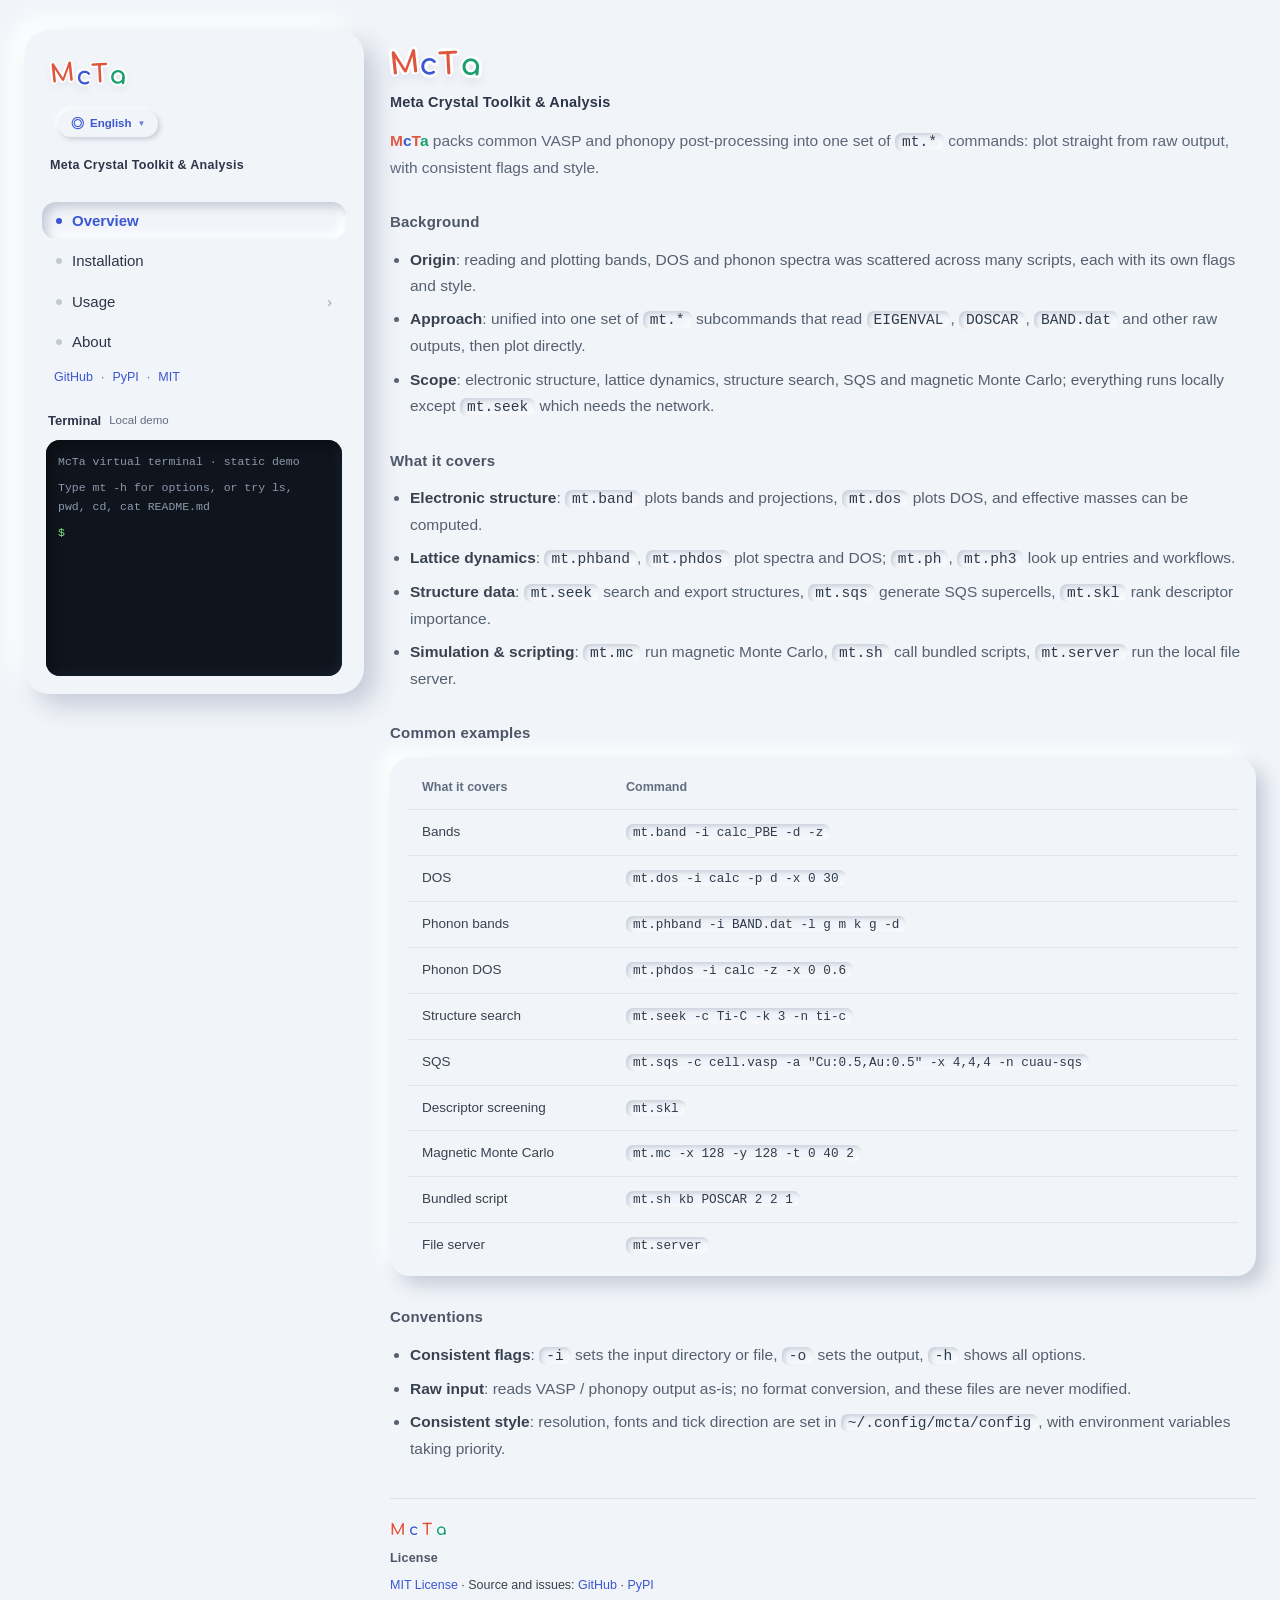
==== commit d010ef61: "0.0.19" ====
--- a/index.html
+++ b/index.html
@@ -23,6 +23,7 @@
 <meta name="twitter:description" content="McTa（格塔）把 VASP 与 phonopy 的常见后处理收进一组 mt.* 命令：直接读取原始输出绘制能带、态密度与声子谱，并支持结构检索、SQS、描述符分析与磁性蒙特卡洛。">
 <noscript><style>.page{display:block!important}.term-wrap,.lang-switch{display:none}</style></noscript>
 <style>
+  @font-face{font-family:"McTa Wordmark";src:url("[data-uri]") format("woff2");font-style:normal;font-weight:700 900;font-display:swap;} /* Comfortaa subset, SIL OFL 1.1 */
   :root {
     --bg: #f1f4f9;
     --ink: #39424f;
@@ -78,7 +79,7 @@
   .brand { padding: 0 8px; }
   .brand .logo,
   h1.wordmark {
-    font-family: "Baloo 2", "Fredoka", "Arial Rounded MT Bold",
+    font-family: "McTa Wordmark", "Baloo 2", "Fredoka", "Arial Rounded MT Bold",
                  "Chalkboard SE", "Comic Sans MS", cursive;
     font-weight: 900;
     letter-spacing: 1px;
@@ -88,6 +89,7 @@
   .wordmark span {
     display: inline-block; cursor: pointer; user-select: none;
     transition: transform .25s ease;
+    -webkit-text-stroke: 2px #fff; paint-order: stroke fill;
     text-shadow:
       2.5px 0 0 #fff, -2.5px 0 0 #fff, 0 2.5px 0 #fff, 0 -2.5px 0 #fff,
       1.8px 1.8px 0 #fff, -1.8px 1.8px 0 #fff,
@@ -95,6 +97,7 @@
       0 6px 10px rgba(96, 108, 130, .22);
   }
   .brand .logo span {
+    -webkit-text-stroke: 1.5px #fff; paint-order: stroke fill;
     text-shadow:
       1.8px 0 0 #fff, -1.8px 0 0 #fff, 0 1.8px 0 #fff, 0 -1.8px 0 #fff,
       1.3px 1.3px 0 #fff, -1.3px 1.3px 0 #fff,
@@ -124,7 +127,7 @@
   }
   .lang-switch {
     display: inline-flex; align-items: center; gap: 6px;
-    margin: 14px 8px 0; padding: 6px 13px;
+    margin: 14px 8px 0; padding: 6px 13px; height: 26px; box-sizing: border-box;
     border: 0; border-radius: 999px;
     background: var(--bg); color: var(--accent);
     font: inherit; font-size: 11.5px; font-weight: 700; line-height: 1;
@@ -136,6 +139,25 @@
     box-shadow: inset 3px 3px 6px var(--sd), inset -3px -3px 6px var(--sl);
   }
   .lang-globe { font-size: 13px; line-height: 1; }
+  .lang-caret { font-size: 8px; line-height: 1; opacity: .75; }
+  .lang-wrap { position: relative; display: inline-flex; }
+  .lang-menu {
+    position: absolute; top: calc(100% + 6px); left: 0; width: 100%; min-width: 0;
+    flex-direction: column; gap: 0; padding: 0; display: none; z-index: 210;
+    background: var(--bg); border-radius: 999px; overflow: hidden;
+    box-shadow: 4px 4px 12px var(--sd), -4px -4px 12px var(--sl);
+  }
+  .lang-menu.open { display: flex; }
+  .lang-menu-item {
+    display: flex; align-items: center; justify-content: center;
+    border: 0; background: transparent; color: var(--accent);
+    box-shadow: none; width: 100%; height: 26px; box-sizing: border-box;
+    font: inherit; font-size: 11.5px; font-weight: 700; line-height: 1;
+    padding: 6px 13px; border-radius: 999px; cursor: pointer;
+    text-align: center; white-space: nowrap;
+  }
+  .lang-menu-item:hover { background: rgba(120,134,156,.14); box-shadow: none; }
+  .lang-menu-item:active { box-shadow: none; }
   .about-brand { color: #2c3648; font-weight: 700; }
   .about-line { display: flex; align-items: baseline; gap: 10px; margin: 12px 0 0; }
   .about-line .about-anim { margin: 0; }
@@ -143,13 +165,14 @@
   /* 关于页：代码结构前的字母跳跃发光 */
   .about-anim {
     display: flex; gap: 4px; margin: 10px 0 0;
-    font-family: "Baloo 2", "Fredoka", "Arial Rounded MT Bold",
+    font-family: "McTa Wordmark", "Baloo 2", "Fredoka", "Arial Rounded MT Bold",
                  "Chalkboard SE", "Comic Sans MS", cursive;
     font-size: 21px; font-weight: 900; letter-spacing: 1px;
     user-select: none;
   }
   .about-anim span {
     display: inline-block;
+    -webkit-text-stroke: 1.6px #fff; paint-order: stroke fill;
     animation: hop 1.6s ease-in-out infinite, glow 1.6s ease-in-out infinite;
   }
   .about-anim .w-m, .about-anim .w-t { --glow: 224, 85, 61; }
@@ -206,7 +229,33 @@
 
   .side-foot {
     display: flex; gap: 8px; align-items: center;
-    margin: 22px 12px 2px; font-size: 12.5px; color: var(--muted);
+    margin: 6px 12px 0; font-size: 12.5px; color: var(--muted);
+  }
+  .side-foot a { color: var(--accent); text-decoration: none; }
+  .side-foot a:hover { text-decoration: underline; }
+  .license-link { cursor: pointer; }
+  .license-link:hover { text-decoration: underline; }
+  .license-overlay {
+    position: fixed; inset: 0; z-index: 9700;
+    display: flex; align-items: center; justify-content: center; padding: 24px;
+    background: rgba(23, 32, 46, .03);
+    -webkit-backdrop-filter: blur(2px); backdrop-filter: blur(2px);
+  }
+  .license-text {
+    margin: 0; position: relative; max-width: min(680px, 94vw); max-height: 80vh; overflow: auto;
+    scrollbar-width: none; -ms-overflow-style: none;
+    white-space: pre-wrap; overflow-wrap: anywhere;
+    padding: 22px 28px; background: transparent; border: 0; box-shadow: none; color: #fff;
+    font-family: ui-monospace, Consolas, "Courier New", monospace;
+    font-size: 13px; line-height: 1.7;
+    text-shadow: 0 0 2px rgba(8,14,26,1), 0 0 10px rgba(8,14,26,.9), 0 0 22px rgba(8,14,26,.6);
+  }
+  .license-text::-webkit-scrollbar { display: none; }
+  .license-line { display: block; min-height: 1.7em; visibility: hidden; }
+  .license-line.shown { visibility: visible; animation: lic-line-in .32s ease-out both; }
+  @keyframes lic-line-in {
+    from { opacity: 0; }
+    to { opacity: 1; }
   }
 
   /* 侧栏：本地模拟终端 */
@@ -275,7 +324,8 @@
   .term-tools button:active {
     box-shadow: inset 2px 2px 4px var(--sd), inset -2px -2px 4px var(--sl);
   }
-  .term-tools .win-glyph { display: block; line-height: 1; font-family: ui-monospace, Menlo, Consolas, monospace; }
+  .term-tools .win-glyph { display: inline-flex; align-items: center; justify-content: center; line-height: 1; }
+  .win-glyph svg { display: block; width: 15px; height: 15px; fill: none; stroke: currentColor; stroke-width: 1.8; stroke-linecap: round; stroke-linejoin: round; }
   .hidden { display: none !important; }
   /* 最小化：主体隐藏，只留顶栏，停靠页面下方 */
   .term-wrap.floating.win-min {
@@ -362,6 +412,10 @@
     box-shadow: inset 5px 5px 10px var(--sd), inset -5px -5px 10px var(--sl);
   }
   pre.help { padding: 16px 18px; line-height: 1.75; }
+  .param-ref { display: grid; gap: 10px; }
+  .param-item { border: 1px solid var(--sd); border-radius: 12px; background: var(--sl); overflow: hidden; }
+  .param-item > summary { cursor: pointer; padding: 10px 16px; font-family: ui-monospace, Menlo, Consolas, monospace; font-weight: 600; color: var(--ink); }
+  .param-item > pre.help { margin: 0; border-top: 1px solid var(--sd); border-radius: 0; font-size: 12.5px; }
   pre .c { color: #8a94a6; }
   .pre-wrap { position: relative; }
   .pre-group { display: grid; gap: 10px; }
@@ -420,7 +474,7 @@
     }
     .brand { padding: 0 4px; }
     .nav { display: flex; flex-wrap: wrap; gap: 8px; margin-top: 12px; }
-    .side-foot { display: none; }
+    .side-foot { display: flex; margin: 12px 4px 0; }
     .nav-item { margin: 0; white-space: nowrap; padding: 8px 12px; font-size: 13.5px; }
     .nav-sub { width: 100%; }
     .nav-sub.open { display: flex; flex-wrap: wrap; gap: 8px; }
@@ -440,7 +494,7 @@
   <aside class="sidebar">
     <div class="brand">
       <div class="logo wordmark" role="img" aria-label="McTa"><span class="w-m">M</span><span class="w-c">c</span><span class="w-t">T</span><span class="w-a">a</span></div>
-      <button type="button" class="lang-switch" id="langToggle" title="切换语言 / Switch language" aria-label="切换语言 / Switch language"><span class="lang-globe" aria-hidden="true">◎</span><span class="lang-name">中文</span></button>
+      <span class="lang-wrap" id="langWrap"><button type="button" class="lang-switch" id="langToggle" title="切换语言 / Switch language" aria-label="切换语言 / Switch language" aria-haspopup="true" aria-expanded="false"><span class="lang-globe" aria-hidden="true">◎</span><span class="lang-name">中文</span><span class="lang-caret" aria-hidden="true">▼</span></button><span class="lang-menu" id="langMenu" role="menu"><button type="button" class="lang-menu-item" id="langMenuItem" role="menuitem">English</button></span></span>
       <a class="brand-sub" href="#overview">格塔 · Meta Crystal Toolkit &amp; Analysis</a>
     </div>
 
@@ -465,6 +519,12 @@
 
     <button type="button" class="term-open" id="termOpen" aria-label="打开终端">终端</button>
 
+    <div class="side-foot">
+      <a href="https://github.com/lkccrr/mcta" target="_blank" rel="noopener">GitHub</a><span>·</span>
+      <a href="https://pypi.org/project/mcta/" target="_blank" rel="noopener">PyPI</a><span>·</span>
+      <a class="license-link" id="sideMit" href="#" role="button" tabindex="0" title="查看许可">MIT</a>
+    </div>
+
     <div class="term-wrap">
       <div class="term-head">
         <span class="term-title">
@@ -472,10 +532,10 @@
           <span class="term-state">本地模拟</span>
         </span>
         <span class="term-tools" role="group">
-          <button type="button" data-term-act="min" title="最小化" aria-label="最小化"><span class="win-glyph" aria-hidden="true">—</span></button>
-          <button type="button" data-term-act="restore" title="还原" aria-label="还原"><span class="win-glyph" aria-hidden="true">↺</span></button>
-          <button type="button" data-term-act="max" title="放大到整个页面" aria-label="放大到整个页面"><span class="max-icon win-glyph" aria-hidden="true">⤢</span><span class="restore-icon win-glyph hidden" aria-hidden="true">⤡</span></button>
-          <button type="button" data-term-act="dock" title="还原到侧栏" aria-label="还原到侧栏"><span class="win-glyph" aria-hidden="true">⇤</span></button>
+          <button type="button" data-term-act="min" title="最小化" aria-label="最小化"><span class="win-glyph" aria-hidden="true"><svg viewBox="0 0 24 24"><path d="M5 12h14"/></svg></span></button>
+          <button type="button" data-term-act="restore" title="还原" aria-label="还原"><span class="win-glyph" aria-hidden="true"><svg viewBox="0 0 24 24"><path d="M3 11a9 9 0 1 1 2.6 6.4"/><path d="M3 5v6h6"/></svg></span></button>
+          <button type="button" data-term-act="max" title="放大到整个页面" aria-label="放大到整个页面"><span class="max-icon win-glyph" aria-hidden="true"><svg viewBox="0 0 24 24"><path d="M7 17 17 7"/><path d="M9 7h8v8"/></svg></span><span class="restore-icon win-glyph hidden" aria-hidden="true"><svg viewBox="0 0 24 24"><path d="M17 7 7 17"/><path d="M15 17H7V9"/></svg></span></button>
+          <button type="button" data-term-act="dock" title="还原到侧栏" aria-label="还原到侧栏"><span class="win-glyph" aria-hidden="true"><svg viewBox="0 0 24 24"><rect x="3" y="4" width="18" height="16" rx="2"/><path d="M9 4v16"/><path d="m14 9-3 3 3 3"/></svg></span></button>
         </span>
       </div>
       <div class="term-box" id="siteTerm">
@@ -494,12 +554,6 @@
       <span class="resize-handle rh-l"></span><span class="resize-handle rh-r"></span>
       <span class="resize-handle rh-bl"></span><span class="resize-handle rh-b"></span><span class="resize-handle rh-br"></span>
     </div>
-
-    <div class="side-foot">
-      <a href="https://github.com/lkccrr/mcta" target="_blank" rel="noopener">GitHub</a><span>·</span>
-      <a href="https://pypi.org/project/mcta/" target="_blank" rel="noopener">PyPI</a><span>·</span>
-      <span>MIT</span>
-    </div>
   </aside>
 
   <main class="content">
@@ -527,7 +581,7 @@
         <li><b>电子结构</b>：<code>mt.band</code> 出能带与投影，<code>mt.dos</code> 出态密度，可计算有效质量。</li>
         <li><b>晶格动力学</b>：<code>mt.phband</code>、<code>mt.phdos</code> 出谱与态密度；<code>mt.ph</code>、<code>mt.ph3</code> 查词条与流程。</li>
         <li><b>结构数据</b>：<code>mt.seek</code> 检索并导出结构，<code>mt.sqs</code> 生成准随机固溶体，<code>mt.skl</code> 评估描述符重要性。</li>
-        <li><b>模拟与脚本</b>：<code>mt.mc</code> 跑磁性蒙特卡洛，<code>mt.sh</code> 调用随包脚本，<code>mt.server</code> 起本地文件服务。</li>
+        <li><b>模拟与脚本</b>：<code>mt.mc</code> 跑磁性蒙特卡洛，<code>mt.sh</code> 调用随包脚本，<code>mt.server</code> 运行本地文件服务。</li>
       </ul>
 
       <h2 class="sec-title">常用示例</h2>
@@ -605,6 +659,10 @@
           <code>PBE_PATH</code>、<code>LDA_PATH</code>、<code>GGA_PATH</code>。
         </p>
       </div>
+
+      <h2 class="sec-title">命令参数清单</h2>
+      <p style="margin:0 0 10px">展开查看每个命令的完整参数；与虚拟终端中 <code>mt 命令 -h</code> 的输出一致。</p>
+      <div id="paramRef" class="param-ref"></div>
 
     </section>
 
@@ -856,7 +914,7 @@
         <li><code>-f/--serve</code> 在当前终端里直接运行服务（默认转入后台）；<code>-S/--stop</code> 停止后台服务，<code>-S --all</code> 停止当前用户所有端口的服务；<code>--status</code> 列出当前用户所有端口上运行的 mt.server。</li>
         <li><code>-N/--no-token</code> 不启用 token 鉴权，直接用地址和端口访问；<code>-L/--host</code> 监听地址，默认只监听本机 <code>127.0.0.1</code>，也接受 <code>::1</code>、<code>::</code> 等 IPv6 地址。这两项都要在终端输入 <code>yes</code>/<code>YES</code> 才能启动，同时使用时需输入两次。</li>
         <li><code>-o/--log [PATH]</code> 输出日志文件；默认不写日志。<code>-o</code> 不带参数时写到当前目录的 <code>mcta-server-&lt;端口&gt;.log</code>，也可给出目录或文件名，已存在的同名文件会被覆盖。</li>
-        <li>3D 查看器的晶胞棱与轴箭头可用环境变量或 <code>~/.config/mcta/config</code> 调整（每行 <code>KEY = VALUE</code>，<code>#</code>/<code>;</code> 开头为注释；环境变量优先于配置文件，配置文件优先于默认值，重启生效）：<code>MCTA_DEPTH_CUE</code>（深度雾强度 0–1，0 关闭 / 1 最强，默认 0）、<code>MCTA_CELL_RADIUS</code>（棱半径，默认 0.015 Å）、<code>MCTA_CELL_DASHED</code>（0 实线 / 1 虚线，默认 1）、<code>MCTA_CELL_DASH_LENGTH</code>（虚线段长度 Å，默认 0.25）、<code>MCTA_CELL_GAP_LENGTH</code>（虚线间隔 Å，默认 0.25）、<code>MCTA_CELL_COLOR</code>（棱颜色，默认 #0000FF 蓝色）；<code>MCTA_AXIS_RADIUS</code>（箭头粗细，默认 0.1）、<code>MCTA_AXIS_HEAD_RATIO</code>（箭头头部尺寸，默认 1.618）、<code>MCTA_AXIS_MIDPOS</code>（箭头位置，&gt;0 为沿线比例、≤0 为距末端 Å，默认 -1）、<code>MCTA_AXIS_OPACITY</code>（透明度，默认 1 不透明）、<code>MCTA_AXIS_COLOR_A</code> / <code>_B</code> / <code>_C</code>（三轴颜色，默认 #FF0000 / #00FF00 / #0000FF）。<code>mt.server -h</code> 会列出每项当前生效值及其来源；数值越界会自动收敛，非法颜色回退默认值。</li>
+        <li>3D 查看器的键粗、深度雾、晶胞棱，可在结构窗口空白处右键打开的“样式设置”弹窗中调整；左下角坐标轴的长度、颜色和样式在坐标轴区域右键调整，它只跟随结构旋转、长度固定。修改即时生效；在原子上右键可单独调整该原子的颜色和大小。</li>
       </ul>
       <h2 class="sec-title">要点</h2>
       <ul class="plain">
@@ -875,13 +933,17 @@
       <div class="about-anim sm" aria-hidden="true"><span class="w-m">M</span><span class="w-c">c</span><span class="w-t">T</span><span class="w-a">a</span></div>
       <h2 class="sec-title">许可</h2>
       <p style="margin:0">
-        MIT License · 源码与问题反馈：
+        <a class="license-link" id="footMit" href="#" role="button" tabindex="0" title="查看许可">MIT License</a><span> · 源码与问题反馈：</span>
         <a href="https://github.com/lkccrr/mcta" target="_blank" rel="noopener">GitHub</a> ·
         <a href="https://pypi.org/project/mcta/" target="_blank" rel="noopener">PyPI</a>
       </p>
     </footer>
 
   </main>
+</div>
+
+<div class="license-overlay hidden" id="licenseOverlay" role="dialog" aria-label="MIT License" aria-modal="false">
+  <pre class="license-text" id="licenseText"></pre>
 </div>
 
 <script>
@@ -927,7 +989,7 @@
       "模拟与脚本": "Simulation & scripting",
       "跑磁性蒙特卡洛，": "run magnetic Monte Carlo, ",
       "调用随包脚本，": "call bundled scripts, ",
-      "起本地文件服务。": "start the local file server.",
+      "运行本地文件服务。": "run the local file server.",
       "常用示例": "Common examples",
       "命令": "Command",
       "能带": "Bands",
@@ -952,6 +1014,7 @@
       "，环境变量优先。": ", with environment variables taking priority.",
       "许可": "License",
       "MIT License · 源码与问题反馈：": "MIT License · Source and issues:",
+      "· 源码与问题反馈：": " · Source and issues:",
       "进入计算目录后，先看它认得哪些文件，再决定画什么。": "Enter a calculation directory, see which files it recognizes, then decide what to plot.",
       "运行": "Run",
       "总览当前目录，查看可用的计算文件。": "to overview the current directory and see which calculation files are available.",
@@ -1105,22 +1168,8 @@
       "不带参数时写到当前目录的": "without a path writes",
       "mcta-server-<端口>.log": "mcta-server-<port>.log",
       "，也可给出目录或文件名，已存在的同名文件会被覆盖。": " in the current directory; a directory or file name may also be given, and an existing file of the same name is overwritten.",
-      "3D 查看器的晶胞棱与轴箭头可用环境变量或": "The 3D viewer cell edges and axis arrows can be configured with environment variables or",
-      "调整（每行": "(one",
       "，": ", ",
-      "开头为注释；环境变量优先于配置文件，配置文件优先于默认值，重启生效）：": "at line start marks a comment; environment variables override the config file, which overrides defaults; restart to apply):",
-      "（深度雾强度 0–1，0 关闭 / 1 最强，默认 0）、": "(depth-fog strength 0–1; 0 off / 1 strongest; default 0), ",
-      "（棱半径，默认 0.015 Å）、": "(edge radius, default 0.015 Å), ",
-      "（0 实线 / 1 虚线，默认 1）、": "(0 solid / 1 dashed; default 1), ",
-      "（虚线段长度 Å，默认 0.25）、": "(dash length in Å, default 0.25), ",
-      "（虚线间隔 Å，默认 0.25）、": "(gap length in Å, default 0.25), ",
-      "（棱颜色，默认 #0000FF 蓝色）；": "(edge color, default #0000FF blue); ",
-      "（箭头粗细，默认 0.1）、": "(arrow radius, default 0.1), ",
-      "（箭头头部尺寸，默认 1.618）、": "(arrow head size, default 1.618), ",
-      "（箭头位置，>0 为沿线比例、≤0 为距末端 Å，默认 -1）、": "(arrow position: >0 is a fraction along the line, ≤0 is a distance in Å from the far end; default -1), ",
-      "（透明度，默认 1 不透明）、": "(opacity, default 1, opaque), ",
-      "（三轴颜色，默认 #FF0000 / #00FF00 / #0000FF）。": "(axis colors, default #FF0000 / #00FF00 / #0000FF).",
-      "会列出每项当前生效值及其来源；数值越界会自动收敛，非法颜色回退默认值。": "lists each effective value and its source; out-of-range numbers are clamped and invalid colors fall back to the defaults.",
+      "3D 查看器的键粗、深度雾、晶胞棱，可在结构窗口空白处右键打开的“样式设置”弹窗中调整；左下角坐标轴的长度、颜色和样式在坐标轴区域右键调整，它只跟随结构旋转、长度固定。修改即时生效；在原子上右键可单独调整该原子的颜色和大小。": "In the 3D viewer, bond radius, depth cue and cell edges can be adjusted in the Style settings panel opened by right-clicking empty space. The bottom-left axes (length, color, style) are configured by right-clicking the axes area; they follow rotation only with a fixed length. Changes apply immediately. Right-click an atom to change its color and size individually.",
       "启动后打印带随机 token 的地址（形如": "On start it prints an address with a random token (like",
       "）；所有请求都要校验该 token，每次重启都会换新，旧链接立即失效。链接本身就是访问凭据，请勿分享。": "); every request validates that token, it changes on each restart and old links stop working. The link itself is the credential, so do not share it.",
       "不需要登录：服务以当前用户身份运行，文件浏览、编辑与下载限定在运行": "No login: the service runs as the current user and confines file browsing, editing and download to the directory where",
@@ -1131,7 +1180,9 @@
       "左侧栏里是真实的 PTY shell，和 SSH 登录一致，也从同一目录起步；终端切换目录时文件列表会同步跟随（起始目录外显示绝对路径），目录每 2 秒自动刷新。": "The sidebar is a real PTY shell, identical to an SSH login, starting in the same directory; when the terminal changes directory the file list follows (absolute paths outside the start directory), and directories refresh every 2 seconds.",
       "目录中的图片按数量排列：1 张占内容区宽度 80%，2 张平分一行，3 张及以上每行 3 张；支持 PNG、JPG/JPEG、GIF、WebP、BMP、ICO、SVG，TIF/TIFF 无法预览，按普通文件下载。": "Images in a directory are laid out by count: one takes 80% of the content width, two share a row, three or more use three per row; PNG, JPG/JPEG, GIF, WebP, BMP, ICO and SVG are supported, while TIF/TIFF cannot be previewed and download as regular files.",
       "结构文件与轨迹可直接在浏览器里查看（3Dmol.js）：默认正交投影，可一键切到透视；支持沿 x/y/z 轴按固定角度旋转、按比例缩放、重置视图，以及 1×–8×（默认 4×）分辨率导出 PNG / JPEG / WebP 图片。多帧轨迹可播放、逐帧拖动并选择 0.5×–4× 速度，最多读取 300 帧。": "Structure files and trajectories can be viewed directly in the browser (3Dmol.js): orthographic projection by default with one-click perspective; rotate around x/y/z by fixed angles, scale, reset the view, and export PNG / JPEG / WebP at 1×–8× resolution (default 4×). Multi-frame trajectories can be played, scrubbed frame by frame and played at 0.5×–4× speed, reading up to 300 frames.",
-      "默认只监听回环地址；命令以当前用户权限执行，请勿把带 token 的链接或端口暴露到外网。": "Listens on loopback only by default; commands run with the current user's privileges, so never expose a token-bearing link or port to the internet."
+      "默认只监听回环地址；命令以当前用户权限执行，请勿把带 token 的链接或端口暴露到外网。": "Listens on loopback only by default; commands run with the current user's privileges, so never expose a token-bearing link or port to the internet.",
+      "命令参数清单": "Command options",
+      "展开查看每个命令的完整参数；与虚拟终端中 <code>mt 命令 -h</code> 的输出一致。": "Expand to see the complete options for each command; identical to <code>mt command -h</code> in the demo terminal."
     };
     /* I18N_EN_END */
 
@@ -1183,25 +1234,48 @@
     window.MCTA_LANG = lang;
     document.documentElement.lang = lang === "en" ? "en" : "zh-CN";
 
-    /* 语言切换：一个按钮，文案随当前语言变化；写入偏好后带 ?lang= 重新加载 */
+    /* 语言切换：按钮显示当前语言，下拉只列出可切换到的另一种语言 */
     var langBtn = document.getElementById("langToggle");
     if (langBtn) {
       var langName = langBtn.querySelector(".lang-name");
+      var langMenu = document.getElementById("langMenu");
+      var langItem = document.getElementById("langMenuItem");
       var nextLang = lang === "zh" ? "en" : "zh";
-      if (langName) langName.textContent = lang === "zh" ? "中文" : "En";
+      if (langName) langName.textContent = lang === "en" ? "English" : "中文";
+      if (langItem) langItem.textContent = nextLang === "en" ? "English" : "中文";
       langBtn.setAttribute("lang", lang === "zh" ? "zh-CN" : "en");
-      langBtn.title = lang === "zh" ? "Switch to English" : "切换到中文";
+      langBtn.title = nextLang === "en" ? "Switch to English" : "切换到中文";
       langBtn.setAttribute("aria-label", langBtn.title);
-      langBtn.addEventListener("click", function () {
+      function switchLang() {
         saveLang(nextLang);
         var url = new URL(location.href);
         url.searchParams.delete("hl");
         url.searchParams.set("lang", nextLang);
         location.href = url.toString();
+      }
+      langBtn.addEventListener("click", function () {
+        if (!langMenu) { switchLang(); return; }
+        langMenu.classList.toggle("open");
+        langBtn.setAttribute("aria-expanded", langMenu.classList.contains("open") ? "true" : "false");
       });
+      if (langItem) langItem.addEventListener("click", function (e) {
+        e.stopPropagation(); switchLang();
+      });
+      document.addEventListener("click", function (e) {
+        if (!langMenu) return;
+        if (langMenu.contains(e.target) || langBtn.contains(e.target)) return;
+        langMenu.classList.remove("open");
+        langBtn.setAttribute("aria-expanded", "false");
+      });
     }
 
     if (lang !== "en") return;
+
+    /* MIT / MIT License 的悬停提示随页面语言切换 */
+    ["sideMit", "footMit"].forEach(function (id) {
+      var el = document.getElementById(id);
+      if (el) el.title = "View license";
+    });
 
     document.title = "McTa · Meta Crystal Toolkit & Analysis";
     var EN_DESC = "McTa (Meta Crystal Toolkit & Analysis) collects common VASP and phonopy post-processing into mt.* commands: plot bands, DOS and phonon spectra directly from raw output, plus structure search, SQS, descriptor analysis and magnetic Monte Carlo.";
@@ -1226,7 +1300,7 @@
     while ((node = walker.nextNode())) {
       var parent = node.parentNode;
       if (!parent) continue;
-      if (parent.closest && parent.closest(".lang-switch")) continue;
+      if (parent.closest && parent.closest(".lang-wrap")) continue;
       var tag = parent.nodeName;
       if (tag === "SCRIPT" || tag === "STYLE" || tag === "PRE" || tag === "CODE" || tag === "KBD" || tag === "SAMP") continue;
       var raw = node.nodeValue;
@@ -1319,6 +1393,7 @@
     let rainVisible = true;
     let rainStep = null;
     let rainLast = 0;
+    let rainLastTick = 0;
     let rainPaused = false;
     let rainResize = null;
 
@@ -1358,6 +1433,8 @@
       const x = Math.min(window.innerWidth - 1, Math.max(0, r.left + r.width / 2));
       const y = Math.min(window.innerHeight - 1, Math.max(0, r.top + r.height / 2));
       const top = document.elementFromPoint(x, y);
+      // LICENSE 浮层只是覆盖显示，不视为遮挡终端，字符雨继续运行。
+      if (top && top.closest && top.closest('#licenseOverlay')) return false;
       return !!top && !box.contains(top);
     }
 
@@ -1370,16 +1447,23 @@
 
     function frame(ts) {
       if (!rainActive) return;
-      if (!rainLast || ts - rainLast >= 60) { rainLast = ts; rainStep(); }
+      if (!rainLast || ts - rainLast >= 60) {
+        rainLast = ts;
+        try { rainStep(); rainLastTick = Date.now(); }
+        catch (err) { stopRain(); rainLastTick = 0; }
+      }
       rainRaf = requestAnimationFrame(frame);
     }
 
     function startRain() {
       if (rainActive || !canRain()) return;
+      let next;
+      try { next = setupRain(); } catch (err) { return; }
+      rainStep = next;
       rainActive = true;
       rainCanvas.style.opacity = '';
-      rainStep = setupRain();
       rainLast = 0;
+      rainLastTick = Date.now();
       rainRaf = requestAnimationFrame(frame);
     }
 
@@ -1389,6 +1473,21 @@
       rainCanvas.style.opacity = '0';
       if (rainRaf) { cancelAnimationFrame(rainRaf); rainRaf = null; }
     }
+
+    // 卡死自恢复：RAF 停摆、绘制抛错、暂停标记残留时强制重建。
+    function kickRain() {
+      stopRain();
+      rainLastTick = 0;
+      startRain();
+    }
+    setInterval(function () {
+      const now = Date.now();
+      if (!canRain()) {
+        if (rainPaused && !rainResize) rainPaused = false;
+        return;
+      }
+      if (!rainActive || !rainLastTick || now - rainLastTick > 1500) kickRain();
+    }, 1000);
 
     function syncRain() {
       if (canRain()) startRain(); else stopRain();
@@ -1433,6 +1532,10 @@
     box.addEventListener('keydown', function () { pauseRain(500); }, true);
     box.addEventListener('input', function () { pauseRain(500); }, true);
     startRain();
+    window.__mctaRainKick = kickRain;
+    window.__mctaRainState = function () {
+      return { active: rainActive, paused: rainPaused, lastTick: rainLastTick, canRun: canRain() };
+    };
 
     /* ---- 终端逻辑 ---- */
 
@@ -1466,164 +1569,261 @@
     }).catch(function () { /* 本地 file:// 打开时无法读取，回退 dev */ });
 
     const HELP_ZH = {
-      band: `mt.band — 电子能带 / 态密度
-用法：mt.band [-i PATH ...] [-o OUTPT] [-y star end] [-p PARTS ...] ...
-
-  -i, --input   VASP 输出目录（EIGENVAL/DOSCAR/PROCAR/vasprun.xml）或 *.dat
-  -o, --outpt   输出文件名，默认 BAND.png
-  -y, --vrang   能量范围，默认 -5.0 5.0 eV
-  -x, --horiz   态密度范围，electrons/eV
-  -p, --parts   投影分量：s p d，或元素-s,p,d
-  -C / -k / -w  线色 / 线型 / 线宽
-  -z, --alpha   填充透明度
-  -n, --exchg   交换坐标轴
-  -d            并排附带态密度
-  -r            投影能带（PROCAR）
-  -h, --help    显示帮助`,
-
-      dos: `mt.dos — 态密度（DOS / PDOS）
-用法：mt.dos [-i PATH ...] [-o OUTPT] [-y star end] [-p PARTS ...] ...
-
-  -i, --input   DOSCAR、PDOS*.dat / TDOS*.dat 或 .dat 文件
-  -o, --outpt   输出文件名，默认 DOS.png
-  -y, --energ   能量范围，默认 -5.0 5.0 eV
-  -x, --horiz   态密度范围，electrons/eV
-  -p, --parts   投影分量：s p d，或元素-s,p,d
-  -C / -k / -w  线色 / 线型 / 线宽
-  -z, --alpha   填充透明度
-  -n, --exchg   交换坐标轴，能量在纵轴
-  -h, --help    显示帮助`,
-
-      phband: `mt.phband — 声子能带
-用法：mt.phband [-i BAND.dat] [-o OUTPT] [-y star end] [-B star end] ...
-
-  -i, --input   phonopy BAND.dat，可给多个文件对比
-  -o, --outpt   输出文件名，默认 BAND.png
-  -y, --vrang   频率范围（THz）
-  -x, --horiz   声子态密度范围
-  -B, --brkax   断轴显示：起点 终点
-  --hratios     断轴高度比例，默认 0.2
-  -C / -k / -w  线色 / 线型 / 线宽
-  -z, --alpha   填充透明度
-  -n, --exchg   交换声子态密度的坐标轴
-  -d            并排附带声子态密度
-  -h, --help    显示帮助`,
-
-      phdos: `mt.phdos — 声子态密度
-用法：mt.phdos [-i PATH ...] [-o OUTPT] [-y star end] ...
-
-  -i, --input   projected_dos.dat / total_dos.dat 或 .dat 文件
-  -o, --outpt   输出文件名，默认 PHDOS.png
-  -y, --freqs   频率范围（THz）
-  -x, --horiz   声子态密度范围
-  -C / -k / -w  线色 / 线型 / 线宽
-  -z, --alpha   填充透明度
-  -n, --exchg   交换坐标轴，频率在纵轴
-  -h, --help    显示帮助`,
-
-      ph: `mt.ph — phonopy 声子流程引导
-用法：mt.ph [-s N ...] [-c FILE] [-n DIR ...] [子命令] [参数...]
-
-子命令  supercell  fs  fc  band  dos  tprop  symmetry  born  qha
-        gruneisen  w / W（查本地用法）
-  -s, --supercell 扩胞维数，默认 1 1 1
-  -c, --cell      结构文件（默认自动探测 POSCAR-unitcell/CONTCAR/POSCAR）
-  -n, --names     位移目录 / 后缀 / 范围
-  -x, --files     各目录力文件名，默认 vasprun.xml
-  -b / -d         写 band.conf / mesh.conf
-  -Y / -R         跳过确认 / 只打印命令
-  -h, --help      显示帮助`,
-
-      ph3: `mt.ph3 — phono3py 热导率流程
-用法：mt.ph3 [-s 2 2 2] [-S 4 4 4] [-c FILE] [-m 11 11 11] [子命令]
-
-子命令  supercell  cf3  cf2  cfs  fs2f2  kappa  kaccum  kdeplot  w / W
-  -s / -S         fc3 / fc2 超胞维数，默认 2 2 2
-  -c, --cell      结构文件（默认自动探测）
-  -n, --names     位移目录 / 后缀 / 范围
-  -x, --files     各目录力文件，默认 vasprun.xml
-  -m, --mesh      kappa 网格，默认 11 11 11
-  -k, --hdf5      kappa-m*.hdf5（kaccum / kdeplot 输入）
-  -Y / -R         跳过确认 / 只打印命令
-  -h, --help      显示帮助`,
-
-      seek: `mt.seek — Materials Project 结构检索与策展
-用法：mt.seek [-c Ti-C | -f MoS2 | -I mp-id ...] [-k N] [-F cif,poscar] ...
-
-  -c, --chems   化学体系，如 Ti-C
-  -f, --frmla   化学式，如 MoS2
-  -I, --mpids   直接指定 mp_id，可多个
-  -k, --topks   检索取前 k 个，默认 3
-  -n, --names   导出包名称
-  -F, --formt   结构格式：cif,poscar,json,xyz
-  -d            查看本地数据集概况
-  -w EXPR       规则筛选（ehull、gap、is_2d、mag 等）
-  -r            结构级去重
-  -R            只预览不导出
-  --home DIR    工作根目录
-  -h, --help    显示帮助`,
-
-      skl: `mt.skl — 用 scikit-learn 分析结构清单
-用法：mt.skl [--home DIR]
-
-  --home DIR   工作根目录（exports/ 与 ml/），默认当前目录
-  -h, --help   显示帮助
-
-扫描 exports/*/manifest.csv，对 ehull 与 band_gap 做随机森林回归。`,
-
-      sqs: `mt.sqs — 自定义晶胞 → 准随机固溶体（SQS）
-用法：mt.sqs -c FILE -a SPEC [-x 3,3,3] [--iterations N]
-
-  -c, --cells      晶胞文件（POSCAR / CONTCAR / CIF / JSON）
-  --host SYM       参与随机化的元素位点（多元素时必须给）
-  -a, --alloy      合金成分，如 Cu:0.5,Au:0.5 或 Cu,Au
-  -x, --supcl      扩胞倍数，默认 3,3,3
-  --iterations     搜索迭代次数，默认 100000
+  band: `mt.band — 电子能带 / 态密度
+
+  -h -H --help     显示帮助
+  -v -V --version  显示版本
+  -i --input       输入目录或 .dat 文件（默认当前目录）
+  -o --outpt       输出图片名
+  -S --figsz       图片尺寸：宽 高
+  -y --vrang       能量 / 频率范围
+  -x --horiz       态密度范围 electrons/eV
+  -p --parts       投影分量 s p d，或 元素-s,p,d
+  -e --elems       投影图例名
+  -G --legnd       图例文字
+  -a --legndx      图例水平偏移，1.0 = 图宽 10%
+  -A --legndy      图例垂直偏移，1.0 = 图高 10%
+  -C --color       线色：b/g/r/c/m/y/k 或 (r,g,b)
+  -k --style       线型：solid/dashed/dashdot/dotted
+  -w --width       线宽，默认 0.8
+  -z --alpha       填充透明度，默认 0.2
+  -n --exchg       交换坐标轴
+  -D --divid       上下自旋分图显示
+  -m --emass       有效质量，默认 0.15
+  -r --projs       投影能带（PROCAR）
+  -l --label       高对称点标签，如 X S Y K M
+  --klabels        KLABELS 文件名，默认 KLABELS
+  -d --dospl       并排附加态密度（无值则自动探测）
+  -W --ratio       态密度子图宽度比例
+  --vasp           （旧）同 -i，兼容保留
+  --no-shift       不按费米能级平移能量
+  --keep-weights   保留非零权重 k 点（HSE 网格）
+  --export-dat     同时导出 vaspkit BAND.dat/KLABELS/PDOS
+  --no-mirror      自旋向下 DOS 保持为正
+`,
+
+  dos: `mt.dos — 态密度（DOS / PDOS）
+
+  -h -H --help     显示帮助
+  -v -V --version  显示版本
+  -i --input       输入目录或 .dat 文件（默认当前目录）
+  -o --outpt       输出图片名
+  -S --figsz       图片尺寸：宽 高
+  -y --energ       能量范围，默认 -5 5 eV
+  -x --horiz       态密度范围 electrons/eV
+  -p --parts       投影分量 s p d，或 元素-s,p,d
+  -e --elems       投影图例名
+  -G --legnd       图例文字
+  -a --legndx      图例水平偏移，1.0 = 图宽 10%
+  -A --legndy      图例垂直偏移，1.0 = 图高 10%
+  -C --color       线色：b/g/r/c/m/y/k 或 (r,g,b)
+  -k --style       线型：solid/dashed/dashdot/dotted
+  -w --width       线宽，默认 0.8
+  -z --alpha       填充透明度，默认 0.2
+  -n --exchg       交换坐标轴
+  --no-mirror      自旋向下 DOS 保持为正
+  --no-shift       不按费米能级平移能量
+`,
+
+  phband: `mt.phband — 声子能带
+
+  -h -H --help     显示帮助
+  -v -V --version  显示版本
+  -i --input       输入目录或 .dat 文件（默认当前目录）
+  -o --outpt       输出图片名
+  -S --figsz       图片尺寸：宽 高
+  -y --vrang       能量 / 频率范围
+  -x --horiz       态密度范围 electrons/eV
+  -e --elems       投影图例名
+  -G --legnd       图例文字
+  -a --legndx      图例水平偏移，1.0 = 图宽 10%
+  -A --legndy      图例垂直偏移，1.0 = 图高 10%
+  -C --color       线色：b/g/r/c/m/y/k 或 (r,g,b)
+  -k --style       线型：solid/dashed/dashdot/dotted
+  -w --width       线宽，默认 0.8
+  -z --alpha       填充透明度，默认 0.2
+  -n --exchg       交换坐标轴
+  -B --brkax       断轴：起点 终点
+  --hratios        断轴高度比例，默认 0.2
+  -j --bconf       band.conf 文件名 / 写出 band.conf
+  -l --label       高对称点标签，如 X S Y K M
+  -d --dospl       并排附加态密度（无值则自动探测）
+  -W --ratio       态密度子图宽度比例
+`,
+
+  phdos: `mt.phdos — 声子态密度
+
+  -h -H --help     显示帮助
+  -v -V --version  显示版本
+  -i --input       输入目录或 .dat 文件（默认当前目录）
+  -o --outpt       输出图片名
+  -S --figsz       图片尺寸：宽 高
+  -y --freqs       频率范围（THz）
+  -x --horiz       态密度范围 electrons/eV
+  -e --elems       投影图例名
+  -G --legnd       图例文字
+  -a --legndx      图例水平偏移，1.0 = 图宽 10%
+  -A --legndy      图例垂直偏移，1.0 = 图高 10%
+  -C --color       线色：b/g/r/c/m/y/k 或 (r,g,b)
+  -k --style       线型：solid/dashed/dashdot/dotted
+  -w --width       线宽，默认 0.8
+  -z --alpha       填充透明度，默认 0.2
+  -n --exchg       交换坐标轴
+`,
+
+  ph: `mt.ph — phonopy 声子流程引导
+  子命令  supercell fs fc band dos tprop symmetry born qha gruneisen w / W（查本地用法）
+
+  -h -H --help     显示帮助
+  -v -V --version  显示版本
+  -Y --yesal       跳过命令执行确认
+  -R --dryrn       只打印命令，不执行
+  -s --dimns       超胞维数，1-3 个整数
+  -c --cells       原胞文件（自动探测 POSCAR-unitcell/CONTCAR/POSCAR）
+  -x --xname       力文件名
+  --rd --random    随机方向位移
+  --amplitude      位移幅度（Å）
+  --tolerance      对称等价容差（Å）
+  --random-seed    随机种子
+  --pa             原胞矩阵 "a b c; d e f; g h i" 或 auto
+  --symfc          用 symfc 算力常数
+  --alm            用 ALM 算力常数
+  --fc-calc-opt    传给力常数计算器的选项，如 cutoff=5
+  -n --fdirs       位移目录 / 后缀 / 范围，如 001-003
+  -b --bconf       band.conf 文件名 / 写出 band.conf
+  -d --mconf       写出 mesh.conf
+  -B --bfile       band.conf 名
+  -D --mfile       mesh.conf 名
+  -p --bpath       BAND 路径（分数坐标，配 -b）
+  -l --xlabl       BAND_LABELS（配 -b）
+  -N --point       每段 BAND_POINTS，默认 101
+  -m --mgrid       DOS / kappa 网格
+`,
+
+  ph3: `mt.ph3 — phono3py 热导率流程
+  子命令  supercell cf3 cf2 cfs fs2f2 kappa kaccum kdeplot w / W
+
+  -h -H --help     显示帮助
+  -v -V --version  显示版本
+  -Y --yesal       跳过命令执行确认
+  -R --dryrn       只打印命令，不执行
+  -s --dimns       超胞维数，1-3 个整数
+  -S --dimf2       fc2 超胞维数（同 -s 语法）
+  -c --cells       原胞文件（自动探测 POSCAR-unitcell/CONTCAR/POSCAR）
+  -x --xname       力文件名
+  -m --mgrid       kappa 网格，默认 11 11 11
+  -n --fdirs       位移目录 / 后缀 / 范围，如 001-003
+  -k --kfile       kappa-m*.hdf5（kaccum/kdeplot 输入）
+  --rd             随机方向位移
+  --rd-fc2         fc2 随机位移（需 -S）
+  --random-seed    随机种子
+  --amplitude      位移幅度（Å）
+  --sp --save-params写出 phono3py_params.yaml
+  --cfz            扣除残余力
+  --cutoff-pair    位移原子对截断距离
+  --cfs --create-force-sets由 FORCES_FC3 生成 FORCE_SETS
+  --fs2f2 --force-sets-to-forces-fc2由 FORCE_SETS 生成 FORCES_FC2
+`,
+
+  seek: `mt.seek — Materials Project 结构检索与策展
+
+  -h -H --help     显示帮助
+  -v -V --version  显示版本
+  --offline        离线自检（内置结构）
+  -c --chems       化学体系，如 Ti-C
+  -f --frmla       化学式，如 MoS2
+  -I --mpids       直接指定 mp_id，可多个
+  -n --names       导出包名称
+  -k --topks       取前 k 个，默认 3
+  -Q --refsh       忽略缓存，强制重新查询 MP
+  -F --formt       结构格式：cif,poscar,json,xyz
+  --job-template   同时生成 INCAR/KPOINTS/slurm 模板
+  -t --tasks       自然语言任务（LLM 模式）
+  -p --provs       LLM 引擎，默认 openai
+  -L --lists       列出历史导出包
+  --home           工作根目录，默认当前目录
+`,
+
+  skl: `mt.skl — 用 scikit-learn 分析结构清单
+
+  -h -H --help     显示帮助
+  -v -V --version  显示版本
+  --home           工作根目录，默认当前目录
+`,
+
+  sqs: `mt.sqs — 自定义晶胞 → 准随机固溶体（SQS）
+
+  -h -H --help     显示帮助
+  -v -V --version  显示版本
+  -c --cells       原胞文件（自动探测 POSCAR-unitcell/CONTCAR/POSCAR）
+  --host           参与随机化的元素位点
+  -a --alloy       合金成分，如 Cu:0.5,Au:0.5
+  -x --supcl       扩胞倍数，默认 3,3,3
+  --iterations     SQS 搜索迭代次数，默认 100000
   --number         导出候选数，默认 1
-  -s, --seeds      随机种子
-  -n / -F / -R     包名 / 格式 / 只搜索不写盘
-  --home DIR       工作根目录
-  -h, --help       显示帮助`,
-
-      mc: `mt.mc — 磁性蒙特卡洛模拟
-用法：mt.mc [-x 32] [-y 32] [-z 32] [-t T ...] [-p J ...] ...
-
-  -x / -y / -z     晶格尺寸或超胞倍数，默认 32
-  -e / -w          平衡与统计步数，默认 1000 / 1000
-  -p, --param      交换耦合参数，按通道顺序
-  -J / -K          矢量自旋 x / y 方向交换参数
-  -t, --temps      温度序列，如 -t 0 40 2
-  -i, --inits      初态：fm、afm1…afm5、random
-  -c, --confg      晶格：square、triangular、bilayer-*、simple-cubic
-  -s, --struc      结构文件（POSCAR/CIF，ASE 可读）
-  -A / -D / --mom  结构模式：磁性元素 / 截断距离 / 磁矩
-  -N / -C          线程数 / 并行链数
-  -S / -W          随机种子 / 回火交换间隔
-  -R               只跑模拟，不自动绘图
-  -h, --help       显示帮助`,
-
-      sh: `mt.sh — 执行内置、自定义或随包脚本
-用法：mt.sh [NAME] [参数...]
-
-  mt.sh          列出可用脚本及来源
-  mt.sh xy       执行 xy.sh，参数原样转给脚本
-
-查找顺序：./NAME.sh → $MTSH_SCRIPTS → 随包 scripts/`,
-
-      server: `mt.server — 本地文件服务、结构查看与终端
-用法：mt.server [-d PATH] [-p PORT] [-f] [-L HOST] [-S] [-N] [-o [PATH]]
-
-  -d, --directory   运行目录（页面起始目录），默认为当前目录
-  -p, --port        监听端口，默认 9068
-  -f, --serve       在当前终端直接运行（默认转入后台）
-  -L, --host        监听地址，默认 127.0.0.1（对外监听需输入 yes）
-  -S, --stop        停止后台服务；-S --all 停止所有端口
-  -N, --no-token    不启用 token 鉴权（需输入 yes）
-  -o, --log [PATH]  输出日志文件（默认不写，同名文件覆盖）
-  --status          列出当前用户所有运行中的端口
-  -v, -V, --version 显示版本
-  -h, --help        显示帮助`
-    };
+  -s --seeds       随机种子
+  -n --names       导出包名称
+  -F --formt       结构格式：cif,poscar,json,xyz
+  --job-template   同时生成 INCAR/KPOINTS/slurm 模板
+  -R --dryrn       只打印命令，不执行
+  --home           工作根目录，默认当前目录
+`,
+
+  mc: `mt.mc — 磁性蒙特卡洛模拟
+
+  -h -H --help     显示帮助
+  -v -V --version  显示版本
+  -x -X --sizex    x 方向尺寸/超胞倍数，默认 32
+  -y -Y --sizey    y 方向尺寸/超胞倍数，默认 32
+  -z -Z --sizez    z 方向尺寸/超胞倍数，默认 32
+  -e --equil       平衡步数，默认 1000
+  -w --works       统计步数，默认 1000
+  -a --aniso       各向异性（矢量自旋）
+  -p --param       交换耦合参数，按通道顺序
+  -J --parax       矢量自旋 x 方向交换参数
+  -K --paray       矢量自旋 y 方向交换参数
+  -t --temps       温度序列，如 -t 0 40 2
+  -i --inits       初态：fm / afm1…afm5 / random
+  -c --confg       晶格：square/triangular/bilayer-*/simple-cubic
+  -s --struc       结构文件（POSCAR/CIF，ASE 可读）
+  -A --magat       磁性元素，如 Fe,Co
+  -D --cutof       结构模式各通道距离上限（Å）
+  --mom            原子磁矩标称值，默认 2
+  --ini            结构模式自旋初态 fm/afm/random 或 ±1 列表
+  -N --thrds       numba 线程数，0=自动
+  -C --chain       并行链数，0=同线程数
+  -S --seeds       随机种子
+  -W --swaps       回火交换间隔 sweep 数（0=关闭）
+  -R --dryrn       只打印命令，不执行
+  -l --label       高对称点标签，如 X S Y K M
+  -o --plots       由日志文件重新绘图
+  -T --vtemp       XY 涡旋箭头图温度（K）
+  -I --imgfm       输出图片格式，默认 png
+`,
+
+  sh: `mt.sh — 执行内置、自定义或随包脚本
+  mt.sh                  列出可用脚本及来源
+  mt.sh NAME [args...]   执行 NAME 脚本（如 mt.sh xy），参数原样转发
+  查找顺序：./NAME.sh → $MTSH_SCRIPTS → 随包 scripts/；NAME 只是脚本名，不接受路径
+`,
+
+  server: `mt.server — 本地文件服务、结构查看与终端
+
+  -v -V --version  显示版本
+  -h -H --help     显示帮助
+  -p --port        监听端口，默认 9068
+  -f --serve       前台运行（默认后台）
+  -o --log         输出日志文件，默认不写
+  -d --directory   运行目录（页面起点），默认当前目录
+  -N --no-token    不启用 token 鉴权（需输入 yes）
+  -L --host        监听地址，默认 127.0.0.1
+  -Y --yes         跳过危险选项的 yes 确认
+  --status         列出本用户所有运行端口
+  -S --stop        停止后台服务
+  --all            配合 -S 停止所有端口
+  --no-hup         终端关闭后服务继续运行
+`,
+};
 
     const MT_HELP_EN = `Usage: mt <command> [options...]   options are forwarded unchanged, e.g. mt ph -h
 
@@ -1642,168 +1842,288 @@
   -v, -V, --version     show the version (supported by every subcommand)`;
 
     const HELP_EN = {
-      band: `mt.band — electronic bands / DOS
-Usage: mt.band [-i PATH ...] [-o OUTPT] [-y star end] [-p PARTS ...] ...
-
-  -i, --input   VASP output directory (EIGENVAL/DOSCAR/PROCAR/vasprun.xml) or *.dat
-  -o, --outpt   output file name, default BAND.png
-  -y, --vrang   energy range, default -5.0 5.0 eV
-  -x, --horiz   DOS range, electrons/eV
-  -p, --parts   projections: s p d, or Element-s,p,d
-  -C / -k / -w  line color / style / width
-  -z, --alpha   fill opacity
-  -n, --exchg   swap axes
-  -d            attach DOS side by side
-  -r            projected bands (PROCAR)
-  -h, --help    show help`,
-
-      dos: `mt.dos — density of states (DOS / PDOS)
-Usage: mt.dos [-i PATH ...] [-o OUTPT] [-y star end] [-p PARTS ...] ...
-
-  -i, --input   DOSCAR, PDOS*.dat / TDOS*.dat or .dat files
-  -o, --outpt   output file name, default DOS.png
-  -y, --energ   energy range, default -5.0 5.0 eV
-  -x, --horiz   DOS range, electrons/eV
-  -p, --parts   projections: s p d, or Element-s,p,d
-  -C / -k / -w  line color / style / width
-  -z, --alpha   fill opacity
-  -n, --exchg   swap axes, energy on the vertical axis
-  -h, --help    show help`,
-
-      phband: `mt.phband — phonon bands
-Usage: mt.phband [-i BAND.dat] [-o OUTPT] [-y star end] [-B star end] ...
-
-  -i, --input   phonopy BAND.dat; several files can be compared
-  -o, --outpt   output file name, default BAND.png
-  -y, --vrang   frequency range (THz)
-  -x, --horiz   phonon DOS range
-  -B, --brkax   broken axis: start end
-  --hratios     height ratio of the broken axis, default 0.2
-  -C / -k / -w  line color / style / width
-  -z, --alpha   fill opacity
-  -n, --exchg   swap axes of the phonon DOS
-  -d            attach phonon DOS side by side
-  -h, --help    show help`,
-
-      phdos: `mt.phdos — phonon density of states
-Usage: mt.phdos [-i PATH ...] [-o OUTPT] [-y star end] ...
-
-  -i, --input   projected_dos.dat / total_dos.dat or .dat files
-  -o, --outpt   output file name, default PHDOS.png
-  -y, --freqs   frequency range (THz)
-  -x, --horiz   phonon DOS range
-  -C / -k / -w  line color / style / width
-  -z, --alpha   fill opacity
-  -n, --exchg   swap axes, frequency on the vertical axis
-  -h, --help    show help`,
-
-      ph: `mt.ph — phonopy workflow helper
-Usage: mt.ph [-s N ...] [-c FILE] [-n DIR ...] [subcommand] [args...]
-
-subcommands  supercell  fs  fc  band  dos  tprop  symmetry  born  qha
-             gruneisen  w / W (local reference)
-  -s, --supercell  supercell dimensions, default 1 1 1
-  -c, --cell       structure file (auto-detects POSCAR-unitcell/CONTCAR/POSCAR)
-  -n, --names      displacement directories / suffixes / ranges
-  -x, --files      force file name in each directory, default vasprun.xml
-  -b / -d          write band.conf / mesh.conf
-  -Y / -R          skip confirmation / print commands only
-  -h, --help       show help`,
-
-      ph3: `mt.ph3 — phono3py thermal conductivity workflow
-Usage: mt.ph3 [-s 2 2 2] [-S 4 4 4] [-c FILE] [-m 11 11 11] [subcommand]
-
-subcommands  supercell  cf3  cf2  cfs  fs2f2  kappa  kaccum  kdeplot  w / W
-  -s / -S        fc3 / fc2 supercell dimensions, default 2 2 2
-  -c, --cell     structure file (auto-detected)
-  -n, --names    displacement directories / suffixes / ranges
-  -x, --files    force file name in each directory, default vasprun.xml
-  -m, --mesh     kappa mesh, default 11 11 11
-  -k, --hdf5     kappa-m*.hdf5 (input for kaccum / kdeplot)
-  -Y / -R        skip confirmation / print commands only
-  -h, --help     show help`,
-
-      seek: `mt.seek — Materials Project structure search and curation
-Usage: mt.seek [-c Ti-C | -f MoS2 | -I mp-id ...] [-k N] [-F cif,poscar] ...
-
-  -c, --chems   chemical system, e.g. Ti-C
-  -f, --frmla   chemical formula, e.g. MoS2
-  -I, --mpids   explicit mp_ids, one or more
-  -k, --topks   keep the top k results, default 3
-  -n, --names   export package name
-  -F, --formt   structure format: cif,poscar,json,xyz
-  -d            show a local dataset summary
-  -w EXPR       rule-based filter (ehull, gap, is_2d, mag, ...)
-  -r            structure-level deduplication
-  -R            preview only, do not export
-  --home DIR    working root directory
-  -h, --help    show help`,
-
-      skl: `mt.skl — analyse a structure manifest with scikit-learn
-Usage: mt.skl [--home DIR]
-
-  --home DIR   working root (exports/ and ml/), default current directory
-  -h, --help   show help
-
-Scans exports/*/manifest.csv and fits random-forest regressions for ehull and band_gap.`,
-
-      sqs: `mt.sqs — custom cell → special quasirandom structure (SQS)
-Usage: mt.sqs -c FILE -a SPEC [-x 3,3,3] [--iterations N]
-
-  -c, --cells      cell file (POSCAR / CONTCAR / CIF / JSON)
-  --host SYM       sites to randomize (required with multiple elements)
-  -a, --alloy      alloy composition, e.g. Cu:0.5,Au:0.5 or Cu,Au
-  -x, --supcl      supercell dimensions, default 3,3,3
-  --iterations     search iterations, default 100000
-  --number         number of candidates to export, default 1
-  -s, --seeds      random seed
-  -n / -F / -R     package name / format / search only without writing
-  --home DIR       working root directory
-  -h, --help       show help`,
-
-      mc: `mt.mc — magnetic Monte Carlo simulation
-Usage: mt.mc [-x 32] [-y 32] [-z 32] [-t T ...] [-p J ...] ...
-
-  -x / -y / -z     lattice size or supercell multiples, default 32
-  -e / -w          equilibration and sampling steps, default 1000 / 1000
-  -p, --param      exchange coupling parameters, in channel order
-  -J / -K          vector-spin exchange parameters along x / y
-  -t, --temps      temperature sequence, e.g. -t 0 40 2
-  -i, --inits      initial state: fm, afm1…afm5, random
-  -c, --confg      lattice: square, triangular, bilayer-*, simple-cubic
-  -s, --struc      structure file (POSCAR/CIF, ASE-readable)
-  -A / -D / --mom  structure mode: magnetic elements / cutoff / moments
-  -N / -C          threads / parallel chains
-  -S / -W          random seed / replica-exchange interval
-  -R               simulation only, no automatic plot
-  -h, --help       show help`,
-
-      sh: `mt.sh — run built-in, custom or bundled scripts
-Usage: mt.sh [NAME] [args...]
-
-  mt.sh          list available scripts and their source
-  mt.sh xy       run xy.sh, forwarding arguments unchanged
-
-Lookup order: ./NAME.sh → $MTSH_SCRIPTS → bundled scripts/`,
-
-      server: `mt.server — local file service, structure viewer and terminal
-Usage: mt.server [-d PATH] [-p PORT] [-f] [-L HOST] [-S] [-N] [-o [PATH]]
-
-  -d, --directory   working directory (page start), default current directory
-  -p, --port        listen port, default 9068
-  -f, --serve       run in the current terminal (background by default)
-  -L, --host        listen address, default 127.0.0.1 (public needs yes)
-  -S, --stop        stop the background service; -S --all stops every port
-  -N, --no-token    disable token authentication (needs yes)
-  -o, --log [PATH]  write a log file (none by default, overwritten)
-  --status          list every running port of the current user
-  -v, -V, --version show the version
-  -h, --help        show help`
-    };
+  band: `mt.band — electronic bands / DOS
+
+  -h -H --help     show help
+  -v -V --version  show version
+  -i --input       input directory or .dat files (default: current)
+  -o --outpt       output figure filename
+  -S --figsz       figure size: width height
+  -y --vrang       energy / frequency range
+  -x --horiz       DOS range, electrons/eV
+  -p --parts       projections: s p d, or Element-s,p,d
+  -e --elems       PDOS legend labels
+  -G --legnd       legend labels
+  -a --legndx      shift legend horizontally; 1.0 = 10% of figure width, positive = right
+  -A --legndy      shift legend vertically; 1.0 = 10% of figure height, positive = up
+  -C --color       line color: b/g/r/c/m/y/k or (r,g,b)
+  -k --style       linestyle: solid/dashed/dashdot/dotted
+  -w --width       line width, default 0.8
+  -z --alpha       fill opacity, default 0.2
+  -n --exchg       exchange the axes
+  -D --divid       plot the up and down spin in divided subplot
+  -m --emass       calculate the effective masses, default: 0.15
+  -r --projs       plot the projected band structure
+  -l --label       high-symmetry labels, e.g. X S Y K M
+  --klabels        filename of KLABELS, default: KLABELS
+  -d --dospl       also plot DOS (from DOSCAR or PDOS*.dat/TDOS.dat); no value means auto-...
+  -W --ratio       width ratio for DOS subplot
+  --vasp           (legacy) same as -i DIR; kept for backward compatibility
+  --no-shift       keep raw energies (do not shift by E-fermi)
+  --keep-weights   keep the k points with a non-zero weight (e.g
+  --export-dat     also write vaspkit-style BAND.dat/KLABELS/PDOS files into DIR (default:...
+  --no-mirror      keep the spin-down DOS positive (default: spin-up > 0, spin-down < 0)
+`,
+
+  dos: `mt.dos — density of states (DOS / PDOS)
+
+  -h -H --help     show help
+  -v -V --version  show version
+  -i --input       input directory or .dat files (default: current)
+  -o --outpt       output figure filename
+  -S --figsz       figure size: width height
+  -y --energ       energy range, default -5 5 eV
+  -x --horiz       DOS range, electrons/eV
+  -p --parts       projections: s p d, or Element-s,p,d
+  -e --elems       PDOS legend labels
+  -G --legnd       legend labels
+  -a --legndx      shift legend horizontally; 1.0 = 10% of figure width, positive = right
+  -A --legndy      shift legend vertically; 1.0 = 10% of figure height, positive = up
+  -C --color       line color: b/g/r/c/m/y/k or (r,g,b)
+  -k --style       linestyle: solid/dashed/dashdot/dotted
+  -w --width       line width, default 0.8
+  -z --alpha       fill opacity, default 0.2
+  -n --exchg       exchange the axes
+  --no-mirror      keep the spin-down DOS positive (default: spin-up > 0, spin-down < 0)
+  --no-shift       keep raw energies (do not shift by E-fermi)
+`,
+
+  phband: `mt.phband — phonon bands
+
+  -h -H --help     show help
+  -v -V --version  show version
+  -i --input       input directory or .dat files (default: current)
+  -o --outpt       output figure filename
+  -S --figsz       figure size: width height
+  -y --vrang       energy / frequency range
+  -x --horiz       DOS range, electrons/eV
+  -e --elems       PDOS legend labels
+  -G --legnd       legend labels
+  -a --legndx      shift legend horizontally; 1.0 = 10% of figure width, positive = right
+  -A --legndy      shift legend vertically; 1.0 = 10% of figure height, positive = up
+  -C --color       line color: b/g/r/c/m/y/k or (r,g,b)
+  -k --style       linestyle: solid/dashed/dashdot/dotted
+  -w --width       line width, default 0.8
+  -z --alpha       fill opacity, default 0.2
+  -n --exchg       exchange the axes
+  -B --brkax       broken axis: start, end
+  --hratios        height ratio for broken axis, default: 0.2
+  -j --bconf       filename of band setting file, default: band.conf
+  -l --label       high-symmetry labels, e.g. X S Y K M
+  -d --dospl       also plot Phonon DOS from .dat file; for a standalone DOS figure use mt...
+  -W --ratio       width ratio for DOS subplot, default 0.5
+`,
+
+  phdos: `mt.phdos — phonon density of states
+
+  -h -H --help     show help
+  -v -V --version  show version
+  -i --input       input directory or .dat files (default: current)
+  -o --outpt       output figure filename
+  -S --figsz       figure size: width height
+  -y --freqs       frequency range (THz)
+  -x --horiz       DOS range, electrons/eV
+  -e --elems       PDOS legend labels
+  -G --legnd       legend labels
+  -a --legndx      shift legend horizontally; 1.0 = 10% of figure width, positive = right
+  -A --legndy      shift legend vertically; 1.0 = 10% of figure height, positive = up
+  -C --color       line color: b/g/r/c/m/y/k or (r,g,b)
+  -k --style       linestyle: solid/dashed/dashdot/dotted
+  -w --width       line width, default 0.8
+  -z --alpha       fill opacity, default 0.2
+  -n --exchg       exchange the axes
+`,
+
+  ph: `mt.ph — phonopy workflow helper
+  subcommands  supercell fs fc band dos tprop symmetry born qha gruneisen w / W (local reference)
+
+  -h -H --help     show help
+  -v -V --version  show version
+  -Y --yesal       do not ask before running commands
+  -R --dryrn       only print the commands, do not run them
+  -s --dimns       supercell dimension, 1-3 integers, default "1 1 1"
+  -c --cells       unit cell file (auto-detected)
+  -x --xname       forces file; alone -> --fc route (file or dir), with -n -> name inside...
+  --rd --random    random displacements; number of supercells or 'auto' (bare --rd = auto)...
+  --amplitude      displacement amplitude (Å); phonopy default if omitted
+  --tolerance      symmetry-equivalence tolerance (Å)
+  --random-seed    random seed for reproducible random displacements
+  --pa             primitive matrix in the form of 'a b c; d e f; g h i' or 'auto' (phonop...
+  --symfc          use symfc to compute force constants (required for --rd random displace...
+  --alm            use ALM to compute force constants (alternative to --symfc)
+  --fc-calc-opt    options passed to the force constants calculator, e.g
+  -n --fdirs       displaced dirs / suffixes / ranges (implied fs), e.g
+  -b --bconf       write band.conf (name from -B)
+  -d --mconf       write mesh.conf (name from -D)
+  -B --bfile       band.conf name (written by -b, read by mt.ph band)
+  -D --mfile       mesh.conf name (written by -d, read by mt.ph dos)
+  -p --bpath       BAND path in fractional coordinates (with -b)
+  -l --xlabl       BAND_LABELS of the path (with -b)
+  -N --point       BAND_POINTS per segment, default: 101 (with -b)
+  -m --mgrid       mesh grid for DOS, e.g
+`,
+
+  ph3: `mt.ph3 — phono3py thermal conductivity workflow
+  subcommands  supercell cf3 cf2 cfs fs2f2 kappa kaccum kdeplot w / W
+
+  -h -H --help     show help
+  -v -V --version  show version
+  -Y --yesal       do not ask before running commands
+  -R --dryrn       only print the commands, do not run them
+  -s --dimns       fc3 supercell dims, 1-3 ints, default "2 2 2"; -s 2 2 2 / 2x2x2 / 2,2,2
+  -S --dimf2       fc2 supercell dims, same syntax as -s (omit = same size as fc3)
+  -c --cells       unit cell file (auto-detect POSCAR- unitcell/CONTCAR/POSCAR)
+  -x --xname       forces file in each displacement dir (default vasprun.xml)
+  -m --mgrid       mesh grid for kappa, 1-3 ints, default "11 11 11"
+  -n --fdirs       displacement dirs / suffixes / ranges, e.g
+  -k --kfile       kappa-m*.hdf5 for kaccum/kdeplot (auto-detected)
+  --rd             random-direction displacements instead of -d (use with --symfc at kappa...
+  --rd-fc2         fc2 random displacements (needs -S/--dimf2)
+  --random-seed    random seed for --rd/--rd-fc2
+  --amplitude      displacement distance in Angstrom (VASP 0.03)
+  --sp --save-paramswrite phono3py_params.yaml instead of FORCES_FC3 (cf3 only)
+  --cfz            subtract residual forces (undisplaced-supercell force file)
+  --cutoff-pair    cutoff distance between displaced-atom pairs (setup option; on v3/v4 it...
+  --cfs --create-force-setsFORCE_SETS from FORCES_FC3 (-S: from FORCES_FC2)
+  --fs2f2 --force-sets-to-forces-fc2FORCES_FC2 from FORCE_SETS
+`,
+
+  seek: `mt.seek — Materials Project structure search and curation
+
+  -h -H --help     show help
+  -v -V --version  show version
+  --offline        离线自检（内置结构）
+  -c --chems       化学体系，如 Ti-C
+  -f --frmla       化学式，如 MoS2
+  -I --mpids       直接指定 mp_id，可多个
+  -n --names       export package name
+  -k --topks       检索取前 k 个（默认 3）
+  -Q --refsh       忽略本地检索缓存，强制重新查询 Materials Project
+  -F --formt       structure formats: cif,poscar,json,xyz
+  --job-template   同时生成 INCAR/KPOINTS/slurm 模板，供服务器使用
+  -t --tasks       自然语言任务（LLM 模式）
+  -p --provs       LLM 引擎（默认 openai；本地用 ollama/vllm）
+  -L --lists       列出历史导出包
+  --home           working root, default current directory
+`,
+
+  skl: `mt.skl — analyse a structure manifest with scikit-learn
+
+  -h -H --help     show help
+  -v -V --version  show version
+  --home           working root, default current directory
+`,
+
+  sqs: `mt.sqs — custom cell to special quasirandom structure (SQS)
+
+  -h -H --help     show help
+  -v -V --version  show version
+  -c --cells       自定义晶胞文件（POSCAR / CONTCAR / CIF / JSON 等 pymatgen 能读的格式）
+  --host           要参与随机化的元素位点。晶胞只有一种元素时可省略（自动选）；多种元素时必须显式给，否则容易把 O/S 这类亚晶格错误地随机化。
+  -a --alloy       该位点上的合金成分： Cu:0.5,Au:0.5 按分数写 Cu,Au 直接等分（自动按目标原子个数折算） Cu:27,Au:27 直接按个数...
+  -x --supcl       扩胞倍数，如 3,3,3 或 3 或 2x2x1（默认 3,3,3）
+  --iterations     SQS 搜索迭代次数（默认 100000；下限 1000，上限 50000000）
+  --number         导出 K 个互不相同的候选，按 objective 从小到大（默认 1）
+  -s --seeds       random seed
+  -n --names       export package name
+  -F --formt       structure formats: cif,poscar,json,xyz
+  --job-template   同时生成 INCAR / KPOINTS / slurm 模板
+  -R --dryrn       只搜索、不写盘、不打包，把候选 objective 打印出来预览
+  --home           working root, default current directory
+`,
+
+  mc: `mt.mc — magnetic Monte Carlo simulation
+
+  -h -H --help     show help
+  -v -V --version  show version
+  -x -X --sizex    x 方向晶格尺寸/超胞扩展倍数（默认 32）
+  -y -Y --sizey    y 方向晶格尺寸/超胞扩展倍数（默认 32）
+  -z -Z --sizez    z 方向晶格尺寸/超胞扩展倍数（默认 32；二维结构忽略）
+  -e --equil       
+  -w --works       
+  -a --aniso       
+  -p --param       交换耦合参数，按通道顺序；矢量自旋 + -J/-K 时表示 z 方向
+  -J --parax       矢量自旋 x 方向交换参数；不设时取 -p
+  -K --paray       矢量自旋 y 方向交换参数；不设时取 -p
+  -t --temps       
+  -i --inits       
+  -c --confg       
+  -s --struc       结构文件（POSCAR/CIF 等，ASE 可读即可）；给了就自动构建邻居表，-c 被忽略
+  -A --magat       磁性元素，空格或逗号分隔（如 Fe Co 或 Fe,Co）；默认自动识别 d/f 区元素
+  -D --cutof       结构模式：各通道距离上限 (A)，如 3.0 3.6 4.2
+  --mom            nominal moments, default 2
+  --ini            initial state fm/afm/random or +/-1 list
+  -N --thrds       numba 线程数；0=自动（物理核数的约 3/5，不超过物理核总数）
+  -C --chain       并行推进的独立链数（多核加速），0 表示与线程数相同；回火模式下链数=温度点数
+  -S --seeds       random seed
+  -W --swaps       每多少个 sweep 交换一次相邻温度的构型（0=关闭，链数=温度点数）
+  -R --dryrn       不自动绘图（只跑模拟并写日志）；默认结束后绘图
+  -l --label       high-symmetry labels, e.g. X S Y K M
+  -o --plots       日志文件绘图
+  -T --vtemp       XY 涡旋状态箭头图的温度 (K)；不指定则取最高温度
+  -I --imgfm       输出图片格式（任意 matplotlib 支持的格式，如 png/pdf/svg/jpg/tif）；无法保存时会提示并回退为 png
+`,
+
+  sh: `mt.sh — run built-in, custom or bundled scripts
+  mt.sh                  list available scripts and their source
+  mt.sh NAME [args...]   run NAME.sh (e.g. mt.sh xy), forwarding arguments
+  Lookup order: ./NAME.sh -> $MTSH_SCRIPTS -> bundled scripts/; NAME is a script name, not a path
+`,
+
+  server: `mt.server — local file service, structure viewer and terminal
+
+  -v -V --version  show version
+  -h -H --help     show help
+  -p --port        监听端口，默认 9068
+  -f --serve       前台运行（在当前终端直接提供服务，不转入后台）
+  -o --log         输出日志文件（默认不输出）；-o 不带路径时写到当前目录 mcta-server-<端口>.log
+  -d --directory   运行目录（页面起始目录），默认为当前目录
+  -N --no-token    不启用 token 鉴权（需输入 yes 确认），直接用地址和端口访问
+  -L --host        监听地址，默认 127.0.0.1；对外监听（如 0.0.0.0）需输入 yes 确认
+  -Y --yes         跳过危险启动选项的输入确认（配合 -L 非回环地址或 -N 使用）
+  --status         列出本用户所有端口上运行的 mt.server
+  -S --stop        停止后台服务；与 --all 连用时停止本用户所有端口的服务
+  --all            配合 -S 使用：停止本用户所有端口上运行的 mt.server
+  --no-hup         终端关闭后服务继续运行（忽略 SIGHUP，不跟随启动终端退出）；只能用 -S 或 -S --all 终止
+`,
+};
 
     const IS_EN = document.documentElement.lang === 'en';
     const MT_HELP = IS_EN ? MT_HELP_EN : MT_HELP_ZH;
     const HELP = IS_EN ? HELP_EN : HELP_ZH;
+
+    /* 静态参数清单：直接复用虚拟终端的 HELP，保证两处永不漂移 */
+    (function () {
+      const host = document.getElementById("paramRef");
+      if (!host) return;
+      const order = ["band", "dos", "phband", "phdos", "ph", "ph3", "seek", "skl", "sqs", "mc", "sh", "server"];
+      const frag = document.createDocumentFragment();
+      order.forEach(function (key) {
+        const text = HELP[key];
+        if (!text) return;
+        const box = document.createElement("details");
+        box.className = "param-item";
+        const sum = document.createElement("summary");
+        sum.textContent = "mt." + key;
+        const pre = document.createElement("pre");
+        pre.className = "help";
+        pre.textContent = text;
+        box.appendChild(sum);
+        box.appendChild(pre);
+        frag.appendChild(box);
+      });
+      host.appendChild(frag);
+    })();
 
     /* ---- 虚拟工作目录与常见 bash 命令（静态模拟） ---- */
     const HOME = '/home/demo';
@@ -2272,7 +2592,7 @@
           b.title = label;
           b.setAttribute('aria-label', label);
         });
-        // 最大化按钮与文件浮窗同款：⤢/⤡ 双图标切换
+        // 最大化按钮与文件浮窗同款：⬀/⬃ 双图标切换
         const maxBtn = tools.querySelector('button[data-term-act="max"]');
         if (maxBtn) {
           const mi = maxBtn.querySelector('.max-icon');
@@ -2738,6 +3058,89 @@
       });
     });
   })();
+
+  /* ---------- MIT License：打字机浮层 ---------- */
+  (function () {
+    const LICENSE_LINES = [
+      "MIT License",
+      "",
+      "Copyright (c) 2026 Kan",
+      "",
+      "Permission is hereby granted, free of charge, to any person obtaining a copy",
+      "of this software and associated documentation files (the \"Software\"), to deal",
+      "in the Software without restriction, including without limitation the rights",
+      "to use, copy, modify, merge, publish, distribute, sublicense, and/or sell",
+      "copies of the Software, and to permit persons to whom the Software is",
+      "furnished to do so, subject to the following conditions:",
+      "",
+      "The above copyright notice and this permission notice shall be included in all",
+      "copies or substantial portions of the Software.",
+      "",
+      "THE SOFTWARE IS PROVIDED \"AS IS\", WITHOUT WARRANTY OF ANY KIND, EXPRESS OR",
+      "IMPLIED, INCLUDING BUT NOT LIMITED TO THE WARRANTIES OF MERCHANTABILITY,",
+      "FITNESS FOR A PARTICULAR PURPOSE AND NONINFRINGEMENT. IN NO EVENT SHALL THE",
+      "AUTHORS OR COPYRIGHT HOLDERS BE LIABLE FOR ANY CLAIM, DAMAGES OR OTHER",
+      "LIABILITY, WHETHER IN AN ACTION OF CONTRACT, TORT OR OTHERWISE, ARISING FROM,",
+      "OUT OF OR IN CONNECTION WITH THE SOFTWARE OR THE USE OR OTHER DEALINGS IN THE",
+      "SOFTWARE."
+    ];
+    const LICENSE_TEXT = LICENSE_LINES.join("\n");
+    const overlay = document.getElementById('licenseOverlay');
+    const out = document.getElementById('licenseText');
+    if (!overlay || !out) return;
+    let timer = null;
+    function hide() {
+      if (timer) { clearInterval(timer); timer = null; }
+      overlay.classList.add('hidden');
+    }
+    function show(ev) {
+      if (ev) { ev.preventDefault(); ev.stopPropagation(); }
+      if (timer) { clearInterval(timer); timer = null; }
+      // 先把全部行放进 DOM 并隐藏，首行从一开始就在全文显示时的最终位置。
+      out.textContent = '';
+      const frag = document.createDocumentFragment();
+      LICENSE_LINES.forEach(function (line) {
+        const span = document.createElement('span');
+        span.className = 'license-line';
+        span.textContent = line;
+        frag.appendChild(span);
+      });
+      out.appendChild(frag);
+      const rows = out.querySelectorAll('.license-line');
+      out.scrollTop = 0;
+      overlay.classList.remove('hidden');
+      let i = 0;
+      function reveal() {
+        if (i >= rows.length) { clearInterval(timer); timer = null; return; }
+        const row = rows[i];
+        row.classList.add('shown');
+        // 仅当屏幕放不下时，才向上移动到刚显示的行。
+        const bottom = row.offsetTop + row.offsetHeight;
+        if (bottom > out.scrollTop + out.clientHeight) out.scrollTop = bottom - out.clientHeight;
+        else if (row.offsetTop < out.scrollTop) out.scrollTop = row.offsetTop;
+        i += 1;
+      }
+      reveal();
+      if (i < rows.length) timer = setInterval(reveal, 80);
+    }
+    ['sideMit', 'footMit'].forEach(function (id) {
+      const el = document.getElementById(id);
+      if (!el) return;
+      el.addEventListener('click', show);
+      el.addEventListener('keydown', function (e) {
+        if (e.key === 'Enter' || e.key === ' ') show(e);
+      });
+    });
+    overlay.addEventListener('click', hide);
+    document.addEventListener('click', function (ev) {
+      if (overlay.classList.contains('hidden')) return;
+      if (ev.target.closest && ev.target.closest('.license-link')) return;
+      hide();
+    });
+    document.addEventListener('keydown', function (ev) {
+      if (ev.key === 'Escape' && !overlay.classList.contains('hidden')) hide();
+    });
+  })();
 </script>
 
 </body>
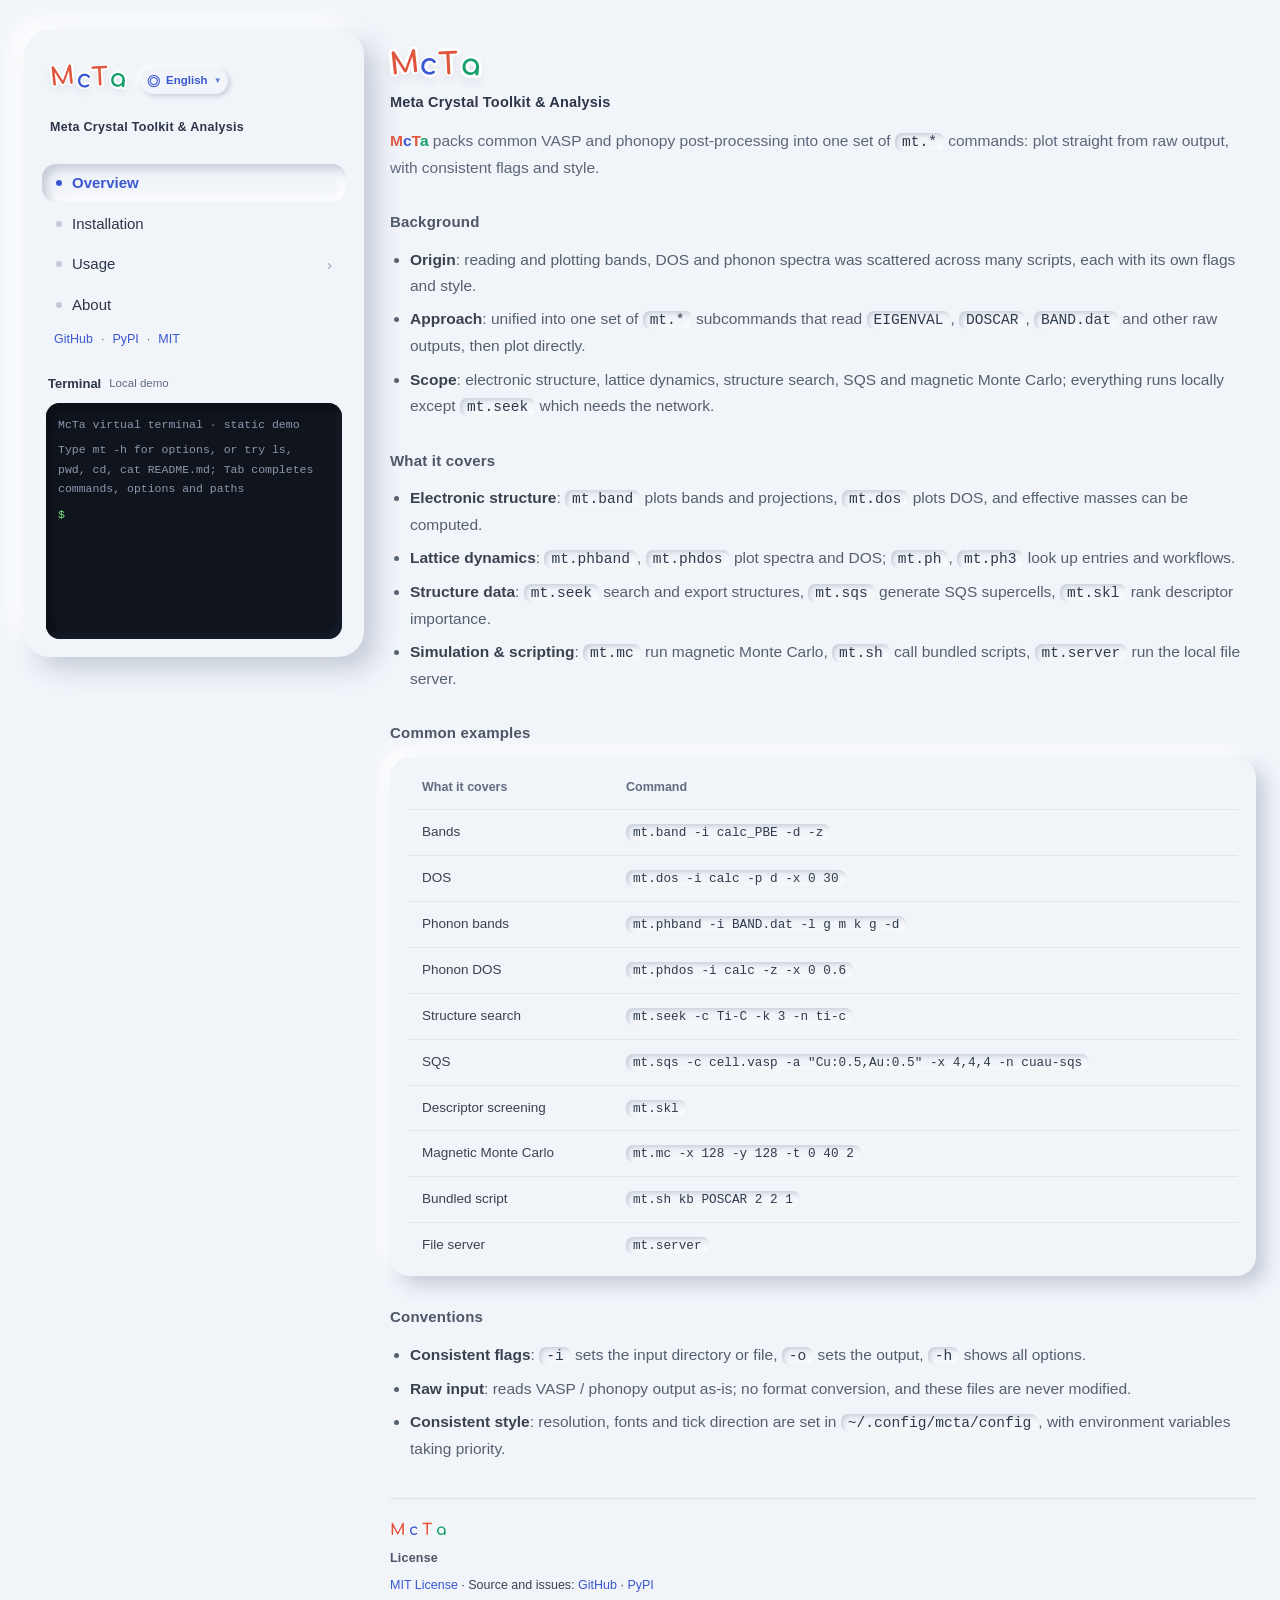
==== commit 7dd8c562: "0.0.21" ====
--- a/index.html
+++ b/index.html
@@ -84,7 +84,7 @@
     font-weight: 900;
     letter-spacing: 1px;
   }
-  .brand .logo { font-size: 25px; }
+  .brand .logo { font-size: 25px; display: inline-block; }
   h1.wordmark { font-size: 38px; letter-spacing: 1.2px; margin: 16px 0 6px; }
   .wordmark span {
     display: inline-block; cursor: pointer; user-select: none;
@@ -127,11 +127,11 @@
   }
   .lang-switch {
     display: inline-flex; align-items: center; gap: 6px;
-    margin: 14px 8px 0; padding: 6px 13px; height: 26px; box-sizing: border-box;
+    margin: 0; padding: 6px 13px; height: 26px; box-sizing: border-box;
     border: 0; border-radius: 999px;
     background: var(--bg); color: var(--accent);
     font: inherit; font-size: 11.5px; font-weight: 700; line-height: 1;
-    cursor: pointer;
+    cursor: pointer; width: 100%; justify-content: center;
     box-shadow: 2px 2px 5px var(--sd), -2px -2px 5px var(--sl);
   }
   .lang-switch:hover { color: var(--accent); }
@@ -140,7 +140,7 @@
   }
   .lang-globe { font-size: 13px; line-height: 1; }
   .lang-caret { font-size: 8px; line-height: 1; opacity: .75; }
-  .lang-wrap { position: relative; display: inline-flex; }
+  .lang-wrap { position: relative; display: inline-flex; width: var(--lang-btn-w, 88px); margin: 14px 8px 0; }
   .lang-menu {
     position: absolute; top: calc(100% + 6px); left: 0; width: 100%; min-width: 0;
     flex-direction: column; gap: 0; padding: 0; display: none; z-index: 210;
@@ -831,16 +831,16 @@
       <p style="margin:0 0 10px">读入原胞，按目标成分随机化指定子晶格，输出结构文件与成分统计。</p>
       <pre>mt.sqs -c cell.vasp -a "Cu:0.5,Au:0.5" -x 4,4,4 -n cuau-sqs</pre>
       <ul class="plain">
-        <li><code>-a</code> 按 <code>元素:占比</code> 描述目标成分，多个元素用逗号分隔。</li>
+        <li><code>-a</code> 按 “元素:占比” 描述目标成分，多个元素用逗号分隔。</li>
         <li><code>-x 4,4,4</code> 指定超胞尺寸，<code>-n</code> 指定输出名称。</li>
       </ul>
 
       <h2 class="sec-title">mt.skl · 描述符分析</h2>
-      <p style="margin:0 0 10px">读取 <code>exports/*/manifest.csv</code>，用随机森林做 <code>ehull</code> 与 <code>band_gap</code> 回归和 5 折交叉验证，结果写入 <code>ml/</code>。</p>
+      <p style="margin:0 0 10px">读取工作根下各导出包 <code>&lt;name&gt;/manifest.csv</code>，用随机森林做 <code>ehull</code> 与 <code>band_gap</code> 回归和 5 折交叉验证，结果写入 <code>ml/</code>。</p>
       <pre>mt.skl
 mt.skl --home proj</pre>
       <ul class="plain">
-        <li>在工作根目录下扫描 <code>exports/*/manifest.csv</code>（由 <code>mt.seek</code> 导出），<code>--home</code> 可改根目录。</li>
+        <li>在工作根目录下扫描 <code>&lt;name&gt;/manifest.csv</code>（由 <code>mt.seek</code> / <code>mt.sqs</code> 就地导出），<code>--home</code> 可改根目录。</li>
         <li>输出特征重要性与基础评分，适合在建模前做一轮粗筛。</li>
       </ul>
 
@@ -922,7 +922,7 @@
         <li>不需要登录：服务以当前用户身份运行，文件浏览、编辑与下载限定在运行 <code>mt.server</code> 时所在的目录内（终端仍是完整的 shell，可自行切换目录）。同一端口再次启动会先停止旧服务，残留的 PID 记录会自动清理。</li>
         <li>默认在后台运行；启动它的终端关闭或退出后，服务会自动停止。需要一直运行时，用 <code>-f</code> 在终端里直接运行，或放进 <code>tmux</code> / <code>screen</code> 中。</li>
         <li>左侧栏里是真实的 PTY shell，和 SSH 登录一致，也从同一目录起步；终端切换目录时文件列表会同步跟随（起始目录外显示绝对路径），目录每 2 秒自动刷新。</li>
-        <li>目录中的图片按数量排列：1 张占内容区宽度 80%，2 张平分一行，3 张及以上每行 3 张；支持 PNG、JPG/JPEG、GIF、WebP、BMP、ICO、SVG，TIF/TIFF 无法预览，按普通文件下载。</li>
+        <li>目录中的图片按数量排列：1 张居中显示，尺寸与 2 张时每张相同；2 张平分一行，3 张及以上按视口宽度排布；支持 PNG、JPG/JPEG、GIF、WebP、BMP、ICO、SVG，TIF/TIFF 无法预览，按普通文件下载。</li>
         <li>结构文件与轨迹可直接在浏览器里查看（3Dmol.js）：默认正交投影，可一键切到透视；支持沿 x/y/z 轴按固定角度旋转、按比例缩放、重置视图，以及 1×–8×（默认 4×）分辨率导出 PNG / JPEG / WebP 图片。多帧轨迹可播放、逐帧拖动并选择 0.5×–4× 速度，最多读取 300 帧。</li>
         <li>默认只监听回环地址；命令以当前用户权限执行，请勿把带 token 的链接或端口暴露到外网。</li>
       </ul>
@@ -1113,18 +1113,21 @@
       "，这是唯一需要联网的命令。": ", the only command that needs the network.",
       "mt.sqs · 准随机固溶体": "mt.sqs · Special quasirandom structures",
       "读入原胞，按目标成分随机化指定子晶格，输出结构文件与成分统计。": "Read a unit cell, randomize the chosen sublattice to a target composition, and output structure files with composition statistics.",
+      "按 “元素:占比” 描述目标成分，多个元素用逗号分隔。": "describes the target composition as \"element:fraction\" ; separate multiple elements with commas.",
       "按": "describes the target composition as",
-      "元素:占比": "element:fraction",
+      "“元素:占比”": "\"element:fraction\"",
       "描述目标成分，多个元素用逗号分隔。": "; separate multiple elements with commas.",
       "指定超胞尺寸，": "sets the supercell size, ",
       "指定输出名称。": "sets the output name.",
       "mt.skl · 描述符分析": "mt.skl · Descriptor analysis",
       "读取": "Read",
+      "读取工作根下各导出包": "Reads each bundle manifest under the working root",
       "，用随机森林做": ", and use a random forest to regress",
       "与": "and",
       "回归和 5 折交叉验证，结果写入": "with 5-fold cross-validation; results go to",
       "在工作根目录下扫描": "Scans",
       "（由": "(exported by",
+      "就地导出），": "in place), and",
       "导出），": "), and",
       "可改根目录。": "changes the root directory.",
       "输出特征重要性与基础评分，适合在建模前做一轮粗筛。": "Prints feature importance and baseline scores, a useful pre-modelling screen.",
@@ -1178,11 +1181,13 @@
       "在终端里直接运行，或放进": "to run it in the terminal, or put it in",
       "中。": "instead.",
       "左侧栏里是真实的 PTY shell，和 SSH 登录一致，也从同一目录起步；终端切换目录时文件列表会同步跟随（起始目录外显示绝对路径），目录每 2 秒自动刷新。": "The sidebar is a real PTY shell, identical to an SSH login, starting in the same directory; when the terminal changes directory the file list follows (absolute paths outside the start directory), and directories refresh every 2 seconds.",
-      "目录中的图片按数量排列：1 张占内容区宽度 80%，2 张平分一行，3 张及以上每行 3 张；支持 PNG、JPG/JPEG、GIF、WebP、BMP、ICO、SVG，TIF/TIFF 无法预览，按普通文件下载。": "Images in a directory are laid out by count: one takes 80% of the content width, two share a row, three or more use three per row; PNG, JPG/JPEG, GIF, WebP, BMP, ICO and SVG are supported, while TIF/TIFF cannot be previewed and download as regular files.",
+      "目录中的图片按数量排列：1 张居中显示，尺寸与 2 张时每张相同；2 张平分一行，3 张及以上按视口宽度排布；支持 PNG、JPG/JPEG、GIF、WebP、BMP、ICO、SVG，TIF/TIFF 无法预览，按普通文件下载。": "Images in a directory are laid out by count: a single image is centered at the same thumbnail size as each of two; two share a row; three or more flow by viewport width; PNG, JPG/JPEG, GIF, WebP, BMP, ICO and SVG are supported, while TIF/TIFF cannot be previewed and download as regular files.",
       "结构文件与轨迹可直接在浏览器里查看（3Dmol.js）：默认正交投影，可一键切到透视；支持沿 x/y/z 轴按固定角度旋转、按比例缩放、重置视图，以及 1×–8×（默认 4×）分辨率导出 PNG / JPEG / WebP 图片。多帧轨迹可播放、逐帧拖动并选择 0.5×–4× 速度，最多读取 300 帧。": "Structure files and trajectories can be viewed directly in the browser (3Dmol.js): orthographic projection by default with one-click perspective; rotate around x/y/z by fixed angles, scale, reset the view, and export PNG / JPEG / WebP at 1×–8× resolution (default 4×). Multi-frame trajectories can be played, scrubbed frame by frame and played at 0.5×–4× speed, reading up to 300 frames.",
       "默认只监听回环地址；命令以当前用户权限执行，请勿把带 token 的链接或端口暴露到外网。": "Listens on loopback only by default; commands run with the current user's privileges, so never expose a token-bearing link or port to the internet.",
       "命令参数清单": "Command options",
-      "展开查看每个命令的完整参数；与虚拟终端中 <code>mt 命令 -h</code> 的输出一致。": "Expand to see the complete options for each command; identical to <code>mt command -h</code> in the demo terminal."
+      "展开查看每个命令的完整参数；与虚拟终端中 <code>mt 命令 -h</code> 的输出一致。": "Expand to see the complete options for each command; identical to <code>mt command -h</code> in the demo terminal.",
+      "展开查看每个命令的完整参数；与虚拟终端中": "Expand to see the complete options for each command; identical to",
+      "的输出一致。": "in the demo terminal."
     };
     /* I18N_EN_END */
 
@@ -1233,6 +1238,20 @@
     if (urlLang()) saveLang(lang);
     window.MCTA_LANG = lang;
     document.documentElement.lang = lang === "en" ? "en" : "zh-CN";
+
+    /* 语言按钮与下拉项宽度跟随侧栏 McTa 动画字符，略宽 10px */
+    (function syncLangWidth() {
+      function apply() {
+        var logo = document.querySelector('.brand .logo');
+        var wrap = document.getElementById('langWrap');
+        if (!logo || !wrap || !logo.offsetWidth) return;
+        wrap.style.setProperty('--lang-btn-w', (Math.ceil(logo.offsetWidth) + 10) + 'px');
+      }
+      window.__mctaSyncLangWidth = apply;
+      apply();
+      window.addEventListener('resize', apply);
+      if (document.fonts && document.fonts.ready) document.fonts.ready.then(apply);
+    })();
 
     /* 语言切换：按钮显示当前语言，下拉只列出可切换到的另一种语言 */
     var langBtn = document.getElementById("langToggle");
@@ -1396,15 +1415,17 @@
     let rainLastTick = 0;
     let rainPaused = false;
     let rainResize = null;
+    let rainDisabled = false;
 
     function setupRain() {
       if (!rainCtx) return;
-      const dpr = window.devicePixelRatio || 1;
+      // 高分屏画布像素翻倍是卡顿来源之一，上限压到 1.5。
+      const dpr = Math.min(window.devicePixelRatio || 1, 1.5);
       const w = rainCanvas.clientWidth;
       const h = rainCanvas.clientHeight;
-      rainCanvas.width = w * dpr;
-      rainCanvas.height = h * dpr;
-      rainCtx.scale(dpr, dpr);
+      rainCanvas.width = Math.round(w * dpr);
+      rainCanvas.height = Math.round(h * dpr);
+      rainCtx.setTransform(dpr, 0, 0, dpr, 0, 0);
       const chars = 'アイウエオカキクケコサシスセソタチツテトナニヌネノハヒフヘホマミムメモヤユヨラリルレロワヲン0123456789=<>+-*/|\\#@$%&';
       const fontSize = 13;
       const cols = Math.floor(w / fontSize);
@@ -1427,22 +1448,16 @@
       return step;
     }
 
-    function isRainCovered() {
-      const r = box.getBoundingClientRect();
-      if (r.width < 2 || r.height < 2) return true;
-      const x = Math.min(window.innerWidth - 1, Math.max(0, r.left + r.width / 2));
-      const y = Math.min(window.innerHeight - 1, Math.max(0, r.top + r.height / 2));
-      const top = document.elementFromPoint(x, y);
-      // LICENSE 浮层只是覆盖显示，不视为遮挡终端，字符雨继续运行。
-      if (top && top.closest && top.closest('#licenseOverlay')) return false;
-      return !!top && !box.contains(top);
-    }
-
     function canRain() {
       // 字符雨只在侧栏终端显示；浮窗（含最小化停靠）不呈现。
+      // 不再用 elementFromPoint 做遮挡检测：它会强制同步布局，在滚动/浮层堆叠时
+      // 反复触发布局抖动，是卡顿主因。可见性改由 IntersectionObserver + 浮窗状态
+      // + document.hidden + 交互暂停统一表达，覆盖/LICENSE 浮层下照常运行。
       const wrap = box.closest('.term-wrap');
       if (wrap && wrap.classList.contains('floating')) return false;
-      return !!rainCtx && !rainPaused && !document.hidden && rainVisible && !isRainCovered();
+      // 用户执行过一次命令后永久关闭；点击目录自动 cd 不算。
+      if (rainDisabled) return false;
+      return !!rainCtx && !rainPaused && !document.hidden && rainVisible;
     }
 
     function frame(ts) {
@@ -1450,7 +1465,7 @@
       if (!rainLast || ts - rainLast >= 60) {
         rainLast = ts;
         try { rainStep(); rainLastTick = Date.now(); }
-        catch (err) { stopRain(); rainLastTick = 0; }
+        catch (err) { stopRain(); rainLastTick = 0; return; } // 异常后停止，不再往下排队 RAF
       }
       rainRaf = requestAnimationFrame(frame);
     }
@@ -1482,6 +1497,7 @@
     }
     setInterval(function () {
       const now = Date.now();
+      if (rainDisabled) { stopRain(); return; }
       if (!canRain()) {
         if (rainPaused && !rainResize) rainPaused = false;
         return;
@@ -1492,8 +1508,14 @@
     function syncRain() {
       if (canRain()) startRain(); else stopRain();
     }
+    // 全局 pointer/scroll 高频事件节流：避免每次事件都 setState 造成抖动。
+    let rainSyncTimer = null;
+    function scheduleSync() {
+      if (rainSyncTimer) return;
+      rainSyncTimer = setTimeout(function () { rainSyncTimer = null; syncRain(); }, 120);
+    }
     ['pointerdown', 'click', 'scroll'].forEach(function (evt) {
-      document.addEventListener(evt, function () { setTimeout(syncRain, 0); }, true);
+      document.addEventListener(evt, scheduleSync, true);
     });
     document.addEventListener('visibilitychange', function () {
       if (document.hidden) stopRain(); else startRain();
@@ -1517,6 +1539,15 @@
       }, wait);
     }
     function pauseRainForResize() { pauseRain(180); }
+    // 用户真正输入命令并回车后关闭字符雨；点击页面目录自动切换目录不会调用这里。
+    function disableRain() {
+      if (rainDisabled) return;
+      rainDisabled = true;
+      clearTimeout(rainResize);
+      rainResize = null;
+      rainPaused = false;
+      stopRain();
+    }
     window.addEventListener('resize', pauseRainForResize);
     if ('ResizeObserver' in window) {
       let roFirst = true;
@@ -1533,8 +1564,9 @@
     box.addEventListener('input', function () { pauseRain(500); }, true);
     startRain();
     window.__mctaRainKick = kickRain;
+    window.__mctaRainDisable = disableRain;
     window.__mctaRainState = function () {
-      return { active: rainActive, paused: rainPaused, lastTick: rainLastTick, canRun: canRain() };
+      return { active: rainActive, paused: rainPaused, disabled: rainDisabled, lastTick: rainLastTick, canRun: canRain() };
     };
 
     /* ---- 终端逻辑 ---- */
@@ -1737,7 +1769,7 @@
   -k --topks       取前 k 个，默认 3
   -Q --refsh       忽略缓存，强制重新查询 MP
   -F --formt       结构格式：cif,poscar,json,xyz
-  --job-template   同时生成 INCAR/KPOINTS/slurm 模板
+  --job-template   同时生成 INCAR/KPOINTS/slurm 模板（赝势目录可用时含 POTCAR）
   -t --tasks       自然语言任务（LLM 模式）
   -p --provs       LLM 引擎，默认 openai
   -L --lists       列出历史导出包
@@ -1745,6 +1777,8 @@
 `,
 
   skl: `mt.skl — 用 scikit-learn 分析结构清单
+
+  扫描工作根下 <name>/manifest.csv（mt.seek 就地导出），随机森林回归 ehull 与带隙，结果写入 <home>/ml/。
 
   -h -H --help     显示帮助
   -v -V --version  显示版本
@@ -2010,7 +2044,7 @@
   -k --topks       检索取前 k 个（默认 3）
   -Q --refsh       忽略本地检索缓存，强制重新查询 Materials Project
   -F --formt       structure formats: cif,poscar,json,xyz
-  --job-template   同时生成 INCAR/KPOINTS/slurm 模板，供服务器使用
+  --job-template   INCAR/KPOINTS/slurm templates; POTCAR via mt.sh po when a pseudopotential dir is set
   -t --tasks       自然语言任务（LLM 模式）
   -p --provs       LLM 引擎（默认 openai；本地用 ollama/vllm）
   -L --lists       列出历史导出包
@@ -2019,6 +2053,9 @@
 
   skl: `mt.skl — analyse a structure manifest with scikit-learn
 
+  Scans <name>/manifest.csv bundles written in place by mt.seek under the working root;
+  random-forest regression for ehull and band gap, output under <home>/ml/.
+
   -h -H --help     show help
   -v -V --version  show version
   --home           working root, default current directory
@@ -2028,17 +2065,17 @@
 
   -h -H --help     show help
   -v -V --version  show version
-  -c --cells       自定义晶胞文件（POSCAR / CONTCAR / CIF / JSON 等 pymatgen 能读的格式）
-  --host           要参与随机化的元素位点。晶胞只有一种元素时可省略（自动选）；多种元素时必须显式给，否则容易把 O/S 这类亚晶格错误地随机化。
-  -a --alloy       该位点上的合金成分： Cu:0.5,Au:0.5 按分数写 Cu,Au 直接等分（自动按目标原子个数折算） Cu:27,Au:27 直接按个数...
-  -x --supcl       扩胞倍数，如 3,3,3 或 3 或 2x2x1（默认 3,3,3）
-  --iterations     SQS 搜索迭代次数（默认 100000；下限 1000，上限 50000000）
-  --number         导出 K 个互不相同的候选，按 objective 从小到大（默认 1）
+  -c --cells       input cell file (POSCAR / CONTCAR / CIF / JSON or any format pymatgen can read)
+  --host           sites to randomize. Omit for a single-element cell (auto-detected); for multi-element cells specify explicitly, otherwise sublattices such as O/S may be randomized by mistake.
+  -a --alloy       alloy composition as "element:fraction", e.g. Cu:0.5,Au:0.5; Cu,Au splits equally (scaled to the target atom count), Cu:27,Au:27 sets counts directly...
+  -x --supcl       supercell size, e.g. 3,3,3 or 3 or 2x2x1 (default 3,3,3)
+  --iterations     SQS search iterations (default 100000; min 1000, max 50000000)
+  --number         export K distinct candidates, sorted by objective (default 1)
   -s --seeds       random seed
   -n --names       export package name
   -F --formt       structure formats: cif,poscar,json,xyz
-  --job-template   同时生成 INCAR / KPOINTS / slurm 模板
-  -R --dryrn       只搜索、不写盘、不打包，把候选 objective 打印出来预览
+  --job-template   also generate INCAR / KPOINTS / slurm templates (POTCAR when a pseudopotential directory is available)
+  -R --dryrn       search only: print candidate objectives without writing or packing anything
   --home           working root, default current directory
 `,
 
@@ -2106,7 +2143,7 @@
     (function () {
       const host = document.getElementById("paramRef");
       if (!host) return;
-      const order = ["band", "dos", "phband", "phdos", "ph", "ph3", "seek", "skl", "sqs", "mc", "sh", "server"];
+      const order = ["band", "dos", "phband", "phdos", "ph", "ph3", "seek", "sqs", "skl", "mc", "sh", "server"];
       const frag = document.createDocumentFragment();
       order.forEach(function (key) {
         const text = HELP[key];
@@ -2132,13 +2169,15 @@
 
     const FS = {
       '/home/demo': ['mcta/'],
-      '/home/demo/mcta': ['README.md', 'index.html', 'mcta/', 'pyproject.toml'],
+      '/home/demo/mcta': ['LICENSE', 'README.md', 'index.html', 'mcta/', 'pyproject.toml'],
       '/home/demo/mcta/mcta': ['__init__.py', '__main__.py', 'bandplot/', 'flags.py', 'mc/', 'seek/', 'server/', 'sh/', 'skl/', 'sqs/'],
       '/home/demo/mcta/mcta/server': ['3Dmol.LICENSE.txt', '3dmol-min.js', '__init__.py', '__main__.py', 'xterm.css', 'xterm.js'],
-      '/home/demo/mcta/mcta/bandplot': ['dos.py', 'mass.py', 'ph.py', 'ph3.py', 'ph3doc.py', 'phdoc.py', 'phdos.py', 'plots.py', 'pplots.py', 'projected.py', 'readdata.py', 'vaspread.py', 'wrapper.py'],
-      '/home/demo/mcta/mcta/mc': ['engine.py', 'geometry/', 'parallel.py', 'plots.py', 'wrapper.py'],
+      '/home/demo/mcta/mcta/bandplot': ['dos.py', 'mass.py', 'ph.py', 'ph3.py', 'ph3doc.py', 'phdoc.py', 'phdos.py', 'phono3py_docs.json', 'phonopy_docs.json', 'plots.py', 'pplots.py', 'projected.py', 'readdata.py', 'vaspread.py', 'wrapper.py'],
+      '/home/demo/mcta/mcta/mc': ['engine.py', 'geometry/', 'parallel.py', 'plots.py', 'wrapper.py', 'xy_engine.py'],
+      '/home/demo/mcta/mcta/mc/geometry': ['__init__.py', 'bilayer_aa.py', 'bilayer_ab.py', 'bilayer_ab_u_3.py', 'from_structure.py', 'simple_cubic.py', 'square.py', 'triangular.py', 'xy_geometry.py'],
       '/home/demo/mcta/mcta/seek': ['agent.py', 'cli.py', 'config.py', 'curate.py', 'llm.py', 'ml.py', 'sqs.py', 'state.py', 'tools.py'],
       '/home/demo/mcta/mcta/sh': ['cli.py', 'scripts/'],
+      '/home/demo/mcta/mcta/sh/scripts': ['ck.sh', 'cp.sh', 'en.sh', 'ex.sh', 'gr.sh', 'ig.sh', 'il.sh', 'kb.sh', 'kg.sh', 'make_supercell.py', 'md.sh', 'mv.sh', 'po.sh', 'pr.sh', 're.sh', 'sh.sh', 'su.sh', 'sy.sh', 'symmetry_info.py', 'x.sh', 'xy.sh', 'y.sh', 'z2.sh', 'z2_convert.py'],
       '/home/demo/mcta/mcta/skl': ['__init__.py', 'cli.py'],
       '/home/demo/mcta/mcta/sqs': ['__init__.py', 'cli.py']
     };
@@ -2477,7 +2516,11 @@
       if (e.key === 'Enter') {
         const value = input.value;
         input.value = '';
-        if (value.trim()) hist.push(value);
+        if (value.trim()) {
+          hist.push(value);
+          // 用户主动输入并回车执行命令后关闭字符雨；点击目录自动 cd 不会走到这里。
+          disableRain();
+        }
         pos = hist.length;
         run(value);
       } else if (e.key === 'ArrowUp') {
@@ -2491,6 +2534,104 @@
         pos = Math.min(hist.length, pos + 1);
         input.value = pos === hist.length ? '' : hist[pos];
       }
+    });
+
+    /* ---- Tab 补全：命令 / 参数 / 路径 ---- */
+    const TAB_COMMANDS = (function () {
+      const names = ['mt', 'help', 'clear', 'exit', 'logout'];
+      Object.keys(HELP).forEach(function (k) { names.push('mt.' + k); });
+      Object.keys(MAN_BRIEF).forEach(function (n) { if (names.indexOf(n) < 0) names.push(n); });
+      ['pwd', 'ls', 'll', 'dir', 'head', 'tail', 'whoami', 'hostname', 'id', 'date',
+       'nproc', 'uname', 'uptime', 'df', 'free', 'ps', 'top', 'which', 'python',
+       'python3', 'pip', 'pip3', 'git', 'man', 'history', 'env', 'printenv', 'sudo',
+       'rm', 'mv', 'cp', 'mkdir', 'touch', 'chmod', 'ssh', 'grep', 'find'
+      ].forEach(function (n) { if (names.indexOf(n) < 0) names.push(n); });
+      return names;
+    })();
+    const TAB_PATH_CMDS = /^(cd|ls|ll|dir|cat|grep|man|head|tail)$/;
+
+    function tabOptions(key) {
+      const opts = [];
+      (HELP[key] || '').split('\n').forEach(function (line) {
+        const m = line.match(/^\s{2,}(-{1,2}[\w-]+(?:\s+-{1,2}[\w-]+)*)/);
+        if (!m) return;
+        m[1].split(/\s+/).forEach(function (o) {
+          if (o.charAt(0) === '-' && opts.indexOf(o) < 0) opts.push(o);
+        });
+      });
+      return opts;
+    }
+
+    function tabPathCandidates(token) {
+      const slash = token.lastIndexOf('/');
+      const dirPart = slash >= 0 ? token.slice(0, slash + 1) : '';
+      const base = slash >= 0 ? token.slice(slash + 1) : token;
+      const list = FS[absPath(dirPart || '.')];
+      if (!list) return [];
+      return list.filter(function (n) { return n.indexOf(base) === 0; })
+                 .map(function (n) { return dirPart + n; });
+    }
+
+    function tabCommonPrefix(arr) {
+      let p = arr[0] || '';
+      for (let i = 1; i < arr.length && p; i++) {
+        let j = 0;
+        while (j < p.length && j < arr[i].length && p[j] === arr[i][j]) j++;
+        p = p.slice(0, j);
+      }
+      return p;
+    }
+
+    input.addEventListener('keydown', function (e) {
+      if (e.key !== 'Tab' || e.ctrlKey || e.altKey || e.metaKey) return;
+      const value = input.value;
+      const caret = typeof input.selectionStart === 'number' ? input.selectionStart : value.length;
+      const before = value.slice(0, caret);
+      const m = before.match(/(^|\s)([^\s]*)$/);
+      const token = m ? m[2] : '';
+      const start = caret - token.length;
+      const words = before.trim() ? before.trim().split(/\s+/) : [];
+      const first = words[0] || '';
+      const isArg = words.length > (token ? 1 : 0);
+      let cands = [];
+
+      if (token.charAt(0) === '-') {
+        let key = first.replace(/^mt\./, '');
+        if (first === 'mt' && words.length > 2) key = words[1].replace(/^mt\./, '');
+        cands = HELP[key] ? tabOptions(key) : ['-h', '-H', '--help', '-v', '-V', '--version'];
+      } else if (!isArg) {
+        cands = TAB_COMMANDS;
+      } else if (first === 'mt') {
+        const typed = words.length - (token ? 1 : 0);
+        cands = typed <= 1 ? Object.keys(HELP)
+              : (HELP[words[1]] ? tabOptions(words[1]) : ['-h', '-H', '--help']);
+      } else if (first.indexOf('mt.') === 0) {
+        cands = tabOptions(first.slice(3));
+      } else if (TAB_PATH_CMDS.test(first) || token.charAt(0) === '/' ||
+                 token.indexOf('/') >= 0 || token.indexOf('~') === 0 ||
+                 token.indexOf('.') === 0) {
+        cands = tabPathCandidates(token);
+      }
+      cands = cands.filter(function (c) { return c.indexOf(token) === 0; });
+      if (!cands.length) return;
+      e.preventDefault();
+
+      if (cands.length === 1) {
+        const ins = cands[0];
+        const tail = ins.charAt(ins.length - 1) === '/' ? '' : ' ';
+        input.value = value.slice(0, start) + ins + tail + value.slice(caret);
+        const p = start + ins.length + tail.length;
+        if (input.setSelectionRange) input.setSelectionRange(p, p);
+        return;
+      }
+      const prefix = tabCommonPrefix(cands);
+      if (prefix.length > token.length && !(token === '' && prefix === '-')) {
+        input.value = value.slice(0, start) + prefix + value.slice(caret);
+        if (input.setSelectionRange) input.setSelectionRange(start + prefix.length, start + prefix.length);
+        return;
+      }
+      print(shortPath(cwd) + ' $ ' + value, 'dim');
+      print(cands.join('  '), 'dim');
     });
 
     /* ---- 浮动窗口：拖动、缩放、停靠、最小化 ---- */
@@ -2930,7 +3071,8 @@
     }
 
     print(IS_EN ? 'McTa virtual terminal · static demo' : 'McTa 虚拟终端 · 静态演示', 'dim');
-    print(IS_EN ? 'Type mt -h for options, or try ls, pwd, cd, cat README.md' : '输入 mt -h 查看参数，或试试 ls、pwd、cd、cat README.md', 'dim');
+    print(IS_EN ? 'Type mt -h for options, or try ls, pwd, cd, cat README.md; Tab completes commands, options and paths'
+                : '输入 mt -h 查看参数，或试试 ls、pwd、cd、cat README.md；Tab 可补全命令、参数与路径', 'dim');
   })();
 
   (function () {
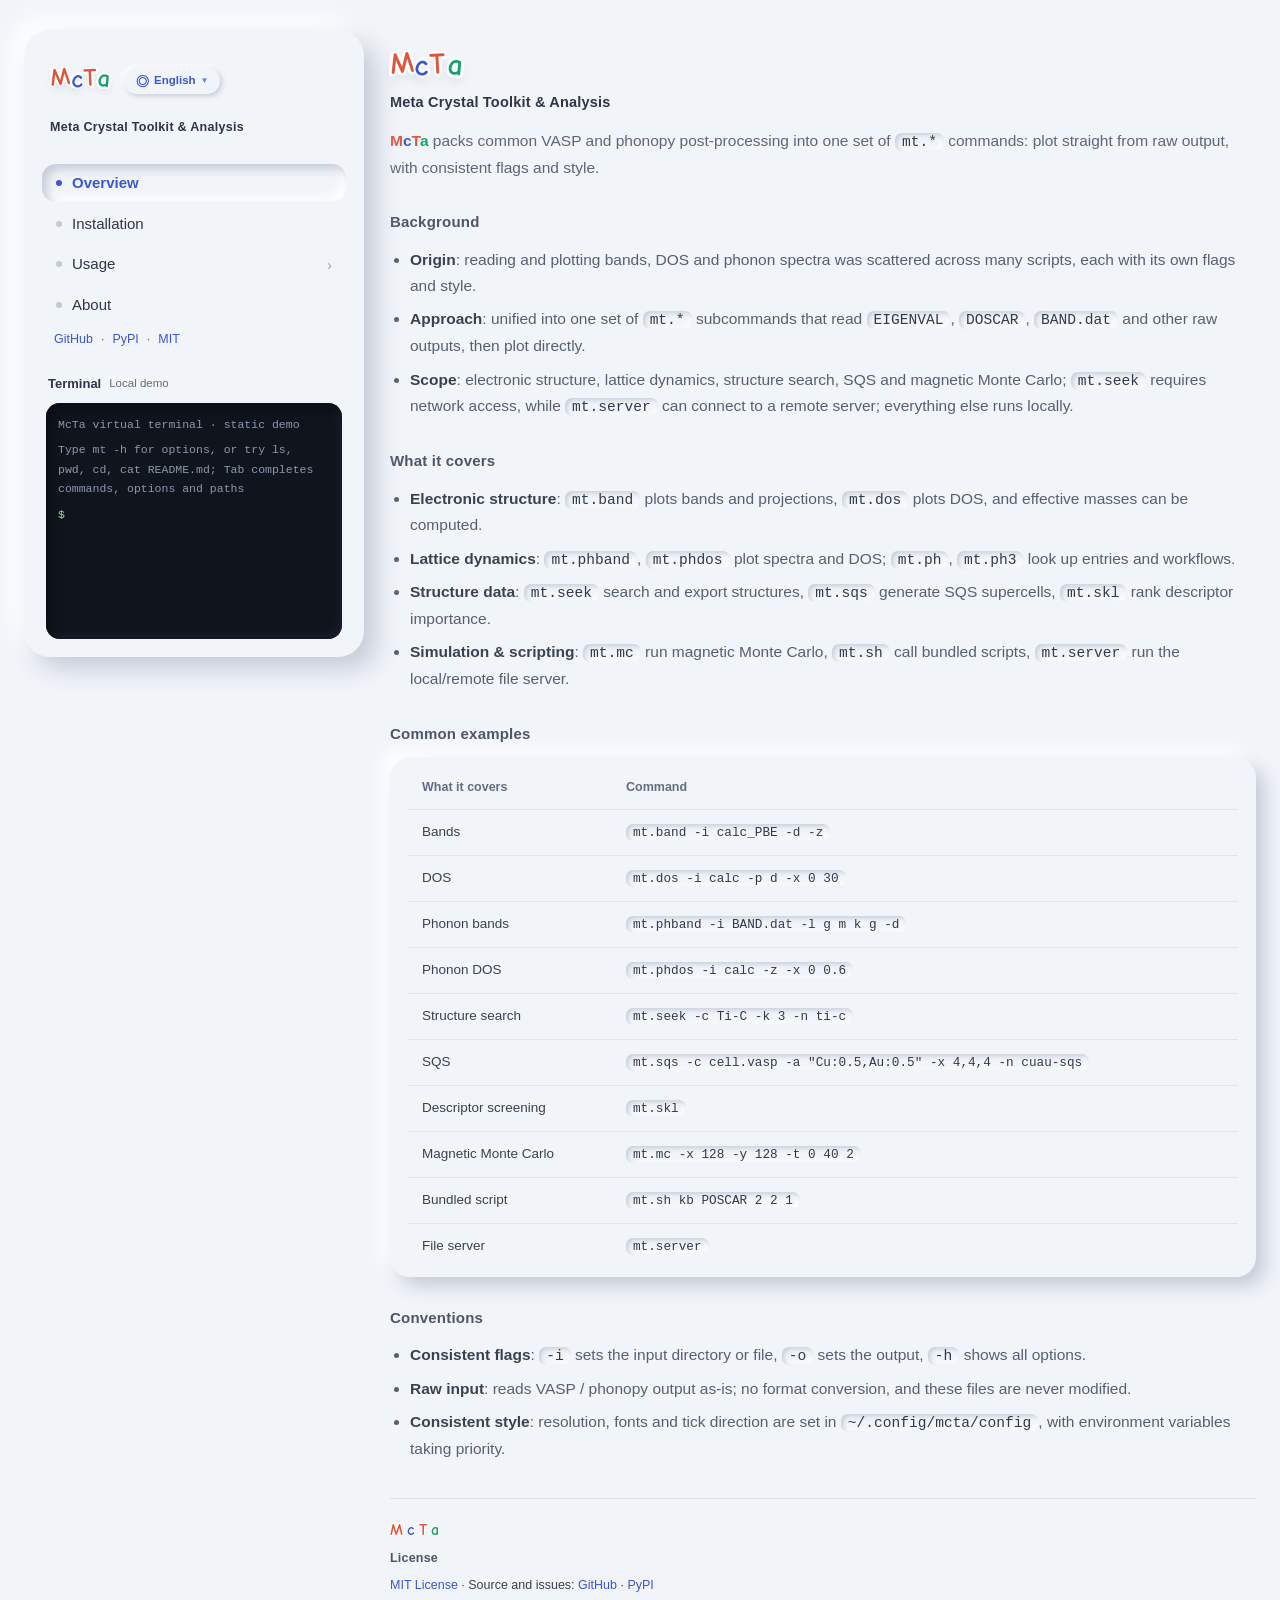
==== commit 8642827a: "0.0.33" ====
--- a/index.html
+++ b/index.html
@@ -23,7 +23,7 @@
 <meta name="twitter:description" content="McTa（格塔）把 VASP 与 phonopy 的常见后处理收进一组 mt.* 命令：直接读取原始输出绘制能带、态密度与声子谱，并支持结构检索、SQS、描述符分析与磁性蒙特卡洛。">
 <noscript><style>.page{display:block!important}.term-wrap,.lang-switch{display:none}</style></noscript>
 <style>
-  @font-face{font-family:"McTa Wordmark";src:url("[data-uri]") format("woff2");font-style:normal;font-weight:700 900;font-display:swap;} /* Comfortaa subset, SIL OFL 1.1 */
+@font-face{font-family:"McTa Wordmark";src:url("[data-uri]") format("woff2");font-style:normal;font-weight:700 900;font-display:swap;} /* Comic Neue subset, SIL OFL 1.1 */
   :root {
     --bg: #f1f4f9;
     --ink: #39424f;
@@ -126,21 +126,23 @@
     box-shadow: inset 3px 3px 6px var(--sd), inset -3px -3px 6px var(--sl);
   }
   .lang-switch {
-    display: inline-flex; align-items: center; gap: 6px;
-    margin: 0; padding: 6px 13px; height: 26px; box-sizing: border-box;
+    display: inline-flex; align-items: center; gap: 5px;
+    margin: 0; padding: 6px 10px; height: 26px; box-sizing: border-box;
     border: 0; border-radius: 999px;
     background: var(--bg); color: var(--accent);
     font: inherit; font-size: 11.5px; font-weight: 700; line-height: 1;
-    cursor: pointer; width: 100%; justify-content: center;
+    cursor: pointer; width: 100%; justify-content: center; text-align: center;
+    white-space: nowrap;
     box-shadow: 2px 2px 5px var(--sd), -2px -2px 5px var(--sl);
   }
   .lang-switch:hover { color: var(--accent); }
   .lang-switch:active {
     box-shadow: inset 3px 3px 6px var(--sd), inset -3px -3px 6px var(--sl);
   }
-  .lang-globe { font-size: 13px; line-height: 1; }
-  .lang-caret { font-size: 8px; line-height: 1; opacity: .75; }
-  .lang-wrap { position: relative; display: inline-flex; width: var(--lang-btn-w, 88px); margin: 14px 8px 0; }
+  .lang-globe { flex: 0 0 auto; font-size: 13px; line-height: 1; }
+  .lang-name { flex: 0 0 auto; white-space: nowrap; letter-spacing: 0; }
+  .lang-caret { flex: 0 0 auto; font-size: 8px; line-height: 1; opacity: .75; }
+  .lang-wrap { position: relative; display: inline-flex; width: var(--lang-btn-w, 88px); min-width: 96px; margin: 14px 8px 0; }
   .lang-menu {
     position: absolute; top: calc(100% + 6px); left: 0; width: 100%; min-width: 0;
     flex-direction: column; gap: 0; padding: 0; display: none; z-index: 210;
@@ -348,7 +350,7 @@
     background: var(--bg);
     box-shadow: 0 18px 44px rgba(28, 42, 64, .26), 0 2px 8px rgba(28, 42, 64, .14),
                 8px 8px 18px var(--sd), -8px -8px 18px var(--sl);
-    max-width: calc(100vw - 12px); max-height: calc(100vh - 12px);
+    max-width: calc(100vw - 8px); max-height: calc(100vh - 4px);
   }
   .term-wrap.floating .term-head { cursor: move; touch-action: none; margin-bottom: 8px; }
   .term-wrap.floating .term-box { flex: 1 1 auto; height: auto; min-height: 120px; }
@@ -485,6 +487,17 @@
     .term-open { display: none; }
     h1 { font-size: 26px; }
   }
+
+  /* mt.server：SSH 端口转发关系图 */
+  .tunnel-card { margin: 16px 0 6px; padding: 18px 20px 14px; }
+  .tunnel-fig { width: 100%; height: auto; display: block; }
+  .tunnel-fig text { font-family: -apple-system, BlinkMacSystemFont, "Segoe UI", "Noto Sans SC", "PingFang SC", "Microsoft YaHei", sans-serif; }
+  .tunnel-fig .t-label { fill: #39424f; font-size: 15px; font-weight: 600; }
+  .tunnel-fig .t-sub { fill: #616d80; font-size: 12.5px; }
+  .tunnel-fig .t-mono { fill: #3b57d1; font-family: ui-monospace, Menlo, Consolas, monospace; font-size: 11px; }
+  .tunnel-card figcaption { margin-top: 8px; text-align: center; color: #616d80; font-size: 13px; }
+  .tunnel-steps { margin: 12px 0 0; padding-left: 22px; }
+  .tunnel-steps li { margin: 6px 0; line-height: 1.75; }
 </style>
 </head>
 <body>
@@ -573,7 +586,7 @@
       <ul class="plain">
         <li><b>起点</b>：能带、态密度、声子谱的读取与绘图散落在多份脚本里，参数与出图风格各不相同。</li>
         <li><b>做法</b>：统一为一组 <code>mt.*</code> 子命令，读 <code>EIGENVAL</code>、<code>DOSCAR</code>、<code>BAND.dat</code> 等原始输出即可出图。</li>
-        <li><b>范围</b>：电子结构、晶格动力学、结构检索、准随机固溶体与磁性蒙特卡洛；除 <code>mt.seek</code> 联网外都在本地完成。</li>
+        <li><b>范围</b>：电子结构、晶格动力学、结构检索、准随机固溶体与磁性蒙特卡洛；除 <code>mt.seek</code> 联网，<code>mt.server</code> 可连接服务器外都在本地完成。</li>
       </ul>
 
       <h2 class="sec-title">用途</h2>
@@ -581,7 +594,7 @@
         <li><b>电子结构</b>：<code>mt.band</code> 出能带与投影，<code>mt.dos</code> 出态密度，可计算有效质量。</li>
         <li><b>晶格动力学</b>：<code>mt.phband</code>、<code>mt.phdos</code> 出谱与态密度；<code>mt.ph</code>、<code>mt.ph3</code> 查词条与流程。</li>
         <li><b>结构数据</b>：<code>mt.seek</code> 检索并导出结构，<code>mt.sqs</code> 生成准随机固溶体，<code>mt.skl</code> 评估描述符重要性。</li>
-        <li><b>模拟与脚本</b>：<code>mt.mc</code> 跑磁性蒙特卡洛，<code>mt.sh</code> 调用随包脚本，<code>mt.server</code> 运行本地文件服务。</li>
+        <li><b>模拟与脚本</b>：<code>mt.mc</code> 跑磁性蒙特卡洛，<code>mt.sh</code> 调用随包脚本，<code>mt.server</code> 运行本地/远程文件服务。</li>
       </ul>
 
       <h2 class="sec-title">常用示例</h2>
@@ -624,19 +637,9 @@
 
       <p style="margin:0 0 10px">运行 <code>mt</code> 总览当前目录，查看可用的计算文件。</p>
 
-      <p style="margin:0 0 10px"><code>mt -h</code> 命令统一入口，负责说明用途并把参数原样转给对应的工具。</p>
-
-      <pre class="help">    mt                    总览： 命令的用途、常用示例与当前目录的下一步建议
-    mt band      [参数]   等价于 mt.band      [参数]
-    mt dos       [参数]   等价于 mt.dos       [参数]
-    mt phband    [参数]   等价于 mt.phband    [参数]
-    mt phdos     [参数]   等价于 mt.phdos     [参数]
-    mt ph        [参数]   等价于 mt.ph        [参数]
-    mt ph3       [参数]   等价于 mt.ph3       [参数]
-    mt seek/sqs/skl [参数]   分别等价于 mt.seek / mt.sqs / mt.skl
-    mt mc        [参数]   等价于 mt.mc        [参数]
-    mt sh        [参数]   等价于 mt.sh        [参数]
-    mt server    [参数]   等价于 mt.server    [参数]</pre>
+      <pre class="help">mt：命令统一入口，负责说明用途并把参数原样转给对应的工具。
+mt &lt; band | dos | phband | phdos | ph | ph3 | seek | skl | sqs | mc | sh | server &gt; [参数]
+等价于 mt.band | mt.dos | mt.phband | mt.phdos | mt.ph | mt.ph3 | mt.seek mt.skl | mt.sqs | mt.sh | mt.server [参数]</pre>
 
       <h2 class="sec-title">配置入口</h2>
       <div class="card">
@@ -654,6 +657,17 @@
           <code>MT_SEEK_PROVIDER</code>、<code>MT_SEEK_BASE_URL</code>、<code>MT_SEEK_MODEL</code>、
           <code>MT_SEEK_MAX_TURNS</code>、<code>MT_SEEK_MAX_CAND</code>，含义见 <code>mt.seek -h</code>。
         </p>
+        <p style="margin:0 0 10px">
+          <b>本地文件与终端服务（mt.server）</b>：<code>MCTA_REMOTE_SOCKET</code>（-c/--socket 默认路径及远端 mt.server Unix socket 路径）、
+          <code>MCTA_REMOTE_RENDER_MIN_MB</code>（-R 启用远端 3D 解析的大小阈值 MB）、
+          <code>MCTA_REMOTE_LIST_TTL</code>（远端目录缓存秒数）、
+          <code>MCTA_RENDER_CACHE_MAX_MB</code>（3D 渲染缓存容量上限 MB）、
+          <code>MCTA_CACHE_FRESH_SECONDS</code>（缓存淘汰保护窗口秒数）、
+          <code>MCTA_RENDER_RETRY_SECONDS</code>（远端渲染失败后的重试间隔秒数）、
+          <code>MCTA_RENDER_TOTAL_SECONDS</code>（单次渲染总时长上限秒数）、
+          <code>MCTA_XFER_CHANNELS</code>（传输通道数，默认 3，第 3 条仅小文件）、<code>MCTA_XFER_LARGE_MB</code>（大文件阈值 MB）、
+          <code>XDG_CACHE_HOME</code>（3D 渲染与 -R 文件缓存根目录，默认 ~/.cache）。
+        </p>
         <p style="margin:0">
           <b>其他工具</b>：<code>MT_PH_DOCS</code>、<code>MT_PH3_DOCS</code>、<code>MTSH_SCRIPTS</code>、
           <code>PBE_PATH</code>、<code>LDA_PATH</code>、<code>GGA_PATH</code>。
@@ -661,7 +675,7 @@
       </div>
 
       <h2 class="sec-title">命令参数清单</h2>
-      <p style="margin:0 0 10px">展开查看每个命令的完整参数；与虚拟终端中 <code>mt 命令 -h</code> 的输出一致。</p>
+      <p style="margin:0 0 10px">展开查看每个命令的完整参数；与虚拟终端中 <code>mt &lt;command&gt; -h</code> 的输出一致。</p>
       <div id="paramRef" class="param-ref"></div>
 
     </section>
@@ -672,7 +686,7 @@
         <span class="eyebrow">INSTALLATION</span>
         <h1>安装</h1>
         <p class="lede">
-          通过 pip 安装，默认只含 numpy、matplotlib、ase、spglib，其余包按需追加。
+          通过 pip 安装，默认只含 numpy、matplotlib、ase、spglib、paramiko（mt.server -R/--ssh 用），其余包按需追加。
         </p>
       </header>
 
@@ -682,7 +696,7 @@
             <tr><th>命令</th><th>启用的入口</th><th>额外依赖</th></tr>
           </thead>
           <tbody>
-            <tr><td><code>pip install mcta</code></td><td>mt、band、dos、phband、phdos、ph、ph3、sh</td><td>numpy、matplotlib、ase、spglib</td></tr>
+            <tr><td><code>pip install mcta</code></td><td>mt、band、dos、phband、phdos、ph、ph3、sh、server</td><td>numpy、matplotlib、ase、spglib、paramiko</td></tr>
             <tr><td><code>pip install mcta[seek]</code></td><td>mt.seek，同时启用 mt.skl</td><td>pymatgen、mp-api、scikit-learn 等</td></tr>
             <tr><td><code>pip install mcta[skl]</code></td><td>mt.skl</td><td>scikit-learn、joblib</td></tr>
             <tr><td><code>pip install mcta[sqs]</code></td><td>mt.sqs</td><td>sqsgenerator</td></tr>
@@ -721,7 +735,7 @@
             <tr><td><code>index.html</code></td><td>项目主页与说明（中英双语，按浏览器语言自动切换）</td></tr>
             <tr><td><code>mcta/__init__.py</code></td><td>版本号与包元数据</td></tr>
             <tr><td><code>mcta/__main__.py</code></td><td>命令行入口：<code>mt</code> 的参数分发与转发、<code>-h</code> 帮助文本与版本输出</td></tr>
-            <tr><td><code>mcta/flags.py</code></td><td>子命令表、总览；绘图字体、分辨率与刻度配置</td></tr>
+            <tr><td><code>mcta/_flags.py</code></td><td>子命令表、总览；绘图字体、分辨率与刻度配置</td></tr>
             <tr><td><code>mcta/bandplot/</code></td><td>能带、态密度、声子谱与声子文档（VASP / phonopy / phono3py）</td></tr>
             <tr><td><code>mcta/seek/</code></td><td>结构检索、SQS、描述符分析与检索代理</td></tr>
             <tr><td><code>mcta/sqs/</code></td><td>准随机固溶体生成</td></tr>
@@ -897,12 +911,13 @@
         <span class="eyebrow">文件与终端 · 浏览器界面</span>
         <h1>mt.server</h1>
         <p class="lede">
-          在本地开一个网页服务：浏览目录、编辑文本、查看图片；以当前用户身份运行，文件浏览限定在运行目录内，并在页面里使用和 SSH 一致的交互式终端。
+          在本地开一个网页服务：浏览目录、编辑文本、查看图片；以当前用户身份运行，文件浏览限定在运行目录内，并在页面里使用和 SSH 一致的交互式终端。加 -R/--ssh 后可直接浏览远程服务器：目录与文件走独立的 SFTP 连接，终端使用另一条 SSH 连接。
         </p>
       </header>
       <h2 class="sec-title">常用命令</h2>
       <pre>mt.server
 mt.server -p 8080
+mt.server -R u@remote.example:2222 -d /example/project
 mt.server -L 0.0.0.0
 mt.server -f
 mt.server -o run.log
@@ -911,9 +926,12 @@
       <ul class="plain">
         <li><code>-v/-V/--version</code> 显示版本；<code>-h/--help</code> 显示帮助。</li>
         <li><code>-p/--port</code> 监听端口，默认 <code>9068</code>。</li>
+        <li><code>-d/--run-dir</code> 本地模式指定运行目录（页面起点），默认当前目录；远程模式指定服务器上的目录，路径无效则使用 SSH 默认目录。</li>
+        <li><code>-R/--ssh SPEC</code> 通过 SSH/SFTP 浏览远程服务器，支持 <code>u@h:22</code>、<code>u@h 22</code>、<code>u h 22</code>、<code>h 22</code>、<code>h</code>；用户名默认本机用户、端口默认 22。SSH 端口写在 <code>-R</code> 里，<code>-p</code> 仍是网页端口。启动前先进行非交互探测，优先本地私钥；没有可用密钥或密钥认证失败时直接提示输入密码，不再询问 y/N，自动转前台、<code>getpass</code> 不回显，90 秒未输入超时或按 Ctrl+Z 结束进程，密码不写命令行/环境变量/日志（只在服务内存中保留用于自动重连）。运行时自动补回 <code>diffie-hellman-group14-sha1</code>、<code>diffie-hellman-group1-sha1</code>、<code>ssh-rsa</code>，paramiko 3/5 均可连接老服务器，无需降级；连接断开会自动重建 SSH/SFTP 与终端 shell。</li>
+        <li><code>-D/--dept [RPORT [LPORT]]</code> 配合 <code>-R</code> 使用 SSH 自带 SOCKS5 把本机网络共享给远端：本机 <code>ssh -D</code> 建立 SOCKS5（出口本机），再经 <code>ssh -R</code> 转发到远端回环端口。端口顺序为远端、本地，可跟 0/1/2 个数字，默认均为 <code>9069</code>；远端程序设置 <code>ALL_PROXY=socks5h://127.0.0.1:REMOTE_PORT</code> 即可走本机网络。</li>
         <li><code>-f/--serve</code> 在当前终端里直接运行服务（默认转入后台）；<code>-S/--stop</code> 停止后台服务，<code>-S --all</code> 停止当前用户所有端口的服务；<code>--status</code> 列出当前用户所有端口上运行的 mt.server。</li>
         <li><code>-N/--no-token</code> 不启用 token 鉴权，直接用地址和端口访问；<code>-L/--host</code> 监听地址，默认只监听本机 <code>127.0.0.1</code>，也接受 <code>::1</code>、<code>::</code> 等 IPv6 地址。这两项都要在终端输入 <code>yes</code>/<code>YES</code> 才能启动，同时使用时需输入两次。</li>
-        <li><code>-o/--log [PATH]</code> 输出日志文件；默认不写日志。<code>-o</code> 不带参数时写到当前目录的 <code>mcta-server-&lt;端口&gt;.log</code>，也可给出目录或文件名，已存在的同名文件会被覆盖。</li>
+        <li><code>-o/--log [PATH]</code> 输出日志文件；默认不写日志。<code>-o</code> 不带参数时写到当前目录的 <code>mcta-server-&lt;port&gt;.log</code>，也可给出目录或文件名，已存在的同名文件会被覆盖。</li>
         <li>3D 查看器的键粗、深度雾、晶胞棱，可在结构窗口空白处右键打开的“样式设置”弹窗中调整；左下角坐标轴的长度、颜色和样式在坐标轴区域右键调整，它只跟随结构旋转、长度固定。修改即时生效；在原子上右键可单独调整该原子的颜色和大小。</li>
       </ul>
       <h2 class="sec-title">要点</h2>
@@ -922,9 +940,140 @@
         <li>不需要登录：服务以当前用户身份运行，文件浏览、编辑与下载限定在运行 <code>mt.server</code> 时所在的目录内（终端仍是完整的 shell，可自行切换目录）。同一端口再次启动会先停止旧服务，残留的 PID 记录会自动清理。</li>
         <li>默认在后台运行；启动它的终端关闭或退出后，服务会自动停止。需要一直运行时，用 <code>-f</code> 在终端里直接运行，或放进 <code>tmux</code> / <code>screen</code> 中。</li>
         <li>左侧栏里是真实的 PTY shell，和 SSH 登录一致，也从同一目录起步；终端切换目录时文件列表会同步跟随（起始目录外显示绝对路径），目录每 2 秒自动刷新。</li>
-        <li>目录中的图片按数量排列：1 张居中显示，尺寸与 2 张时每张相同；2 张平分一行，3 张及以上按视口宽度排布；支持 PNG、JPG/JPEG、GIF、WebP、BMP、ICO、SVG，TIF/TIFF 无法预览，按普通文件下载。</li>
-        <li>结构文件与轨迹可直接在浏览器里查看（3Dmol.js）：默认正交投影，可一键切到透视；支持沿 x/y/z 轴按固定角度旋转、按比例缩放、重置视图，以及 1×–8×（默认 4×）分辨率导出 PNG / JPEG / WebP 图片。多帧轨迹可播放、逐帧拖动并选择 0.5×–4× 速度，最多读取 300 帧。</li>
-        <li>默认只监听回环地址；命令以当前用户权限执行，请勿把带 token 的链接或端口暴露到外网。</li>
+        <li>使用 <code>-R</code> 时目录列表、上传、下载走三条独立的 SSH/SFTP 连接，终端用另一条 SSH 连接，大文件传输不会阻塞 shell；各链路各自重连，反复切换目录不会累积连接。小文件先下载到本机 ~/.cache/mcta 缓存目录再交给文本查看器 / ASE / 3Dmol，大结构、密度文件可由远端渲染。页面路径和终端 <code>cd</code> 目标始终使用服务器绝对路径，本地缓存目录不会显示或发给 shell。音频/视频按 HTTP Range 从 SFTP 边播边读，只在浏览器保留当前播放缓冲；大于 2 MB 的文本只加载当前视窗附近的行，滚动右侧滚动条时再取对应位置。拖入本地文件或目录可上传到当前路径，文件列表支持多选后打包下载；同一服务器固定使用同一缓存目录，退出服务不删除、下次可复用，仅在缓存目录过大时提示。密码只从终端不回显地读取，不进入命令行、环境变量或日志。</li>
+        <li>文件目录面板顶端可点“浮窗”变成小窗口（初始靠屏幕右侧）；把本地文件或目录拖进面板即可上传到当前路径，勾选多个文件可打包下载。已打开的文件浮窗在切换目录后仍会保留。</li>
+        <li>目录中的图片按数量排列，支持 PNG、JPG/JPEG、GIF、WebP、BMP、ICO、SVG格式，TIF/TIFF 无法预览，按普通文件下载。</li>
+        <li>结构文件与轨迹可直接在浏览器里查看（3Dmol.js）：默认正交投影，可一键切到透视；支持沿 x/y/z 轴按固定角度旋转、按比例缩放、重置视图，以及 1×–8×（默认 4×）分辨率导出 PNG / JPEG / WebP 图片。多帧轨迹可播放、逐帧拖动并选择 0.5×–4× 速度，最多读取 1000 帧（所有帧原子总数上限 500 万）；结构文件上限 256 MB，体数据文件上限 512 MB。</li>
+        <li>默认只监听回环地址；命令以当前用户权限执行，<b>请勿把带 token 的链接或端口暴露到外网</b>。</li>
+      </ul>
+
+      <h2 class="sec-title">远程访问：本地直通</h2>
+      <p style="margin:0 0 6px">
+        远端只需装好 mcta 并开启 SSH，本地用 <code>mt.server -R u@remote.example:2222 -d /example/project</code> 连接即可：本机自动寻找并启动远端的 mt.server，断开后自动停止，无需在远端额外配置或常驻进程。网页服务与浏览器仍在本机；目录浏览、上传下载、终端、3D 渲染各自走独立连接，远端无需开放网页端口；3D 渲染走系统 ssh 转发到远端 Unix socket，失败时自动回退到本地解析。
+      </p>
+      <figure class="card tunnel-card">
+        <svg class="tunnel-fig" viewBox="0 0 720 300" role="img" aria-label="-R 五通道关系示意图">
+          <defs>
+            <marker id="rChanArrow" viewBox="0 0 10 10" refX="9" refY="5" markerWidth="6" markerHeight="6" orient="auto-start-reverse">
+              <path d="M0 0 L10 5 L0 10 z" fill="#3b57d1"/>
+            </marker>
+          </defs>
+          <g>
+            <rect x="24" y="64" width="160" height="96" rx="10" fill="#ffffff" stroke="#c5ccd8" stroke-width="2"/>
+            <rect x="36" y="76" width="136" height="28" rx="5" fill="#f1f4f9" stroke="#c5ccd8"/>
+            <text x="104" y="94" text-anchor="middle" class="t-mono">127.0.0.1:9068</text>
+            <text x="104" y="132" text-anchor="middle" class="t-label">本地浏览器</text>
+            <text x="104" y="216" text-anchor="middle" class="t-label">本机 mt.server</text>
+            <text x="104" y="238" text-anchor="middle" class="t-sub">HTTP + token + 本地缓存</text>
+            <path d="M104 160 V188" stroke="#3b57d1" stroke-width="2.5" marker-end="url(#rChanArrow)"/>
+          </g>
+          <g>
+            <line x1="186" y1="126" x2="226" y2="126" stroke="#3b57d1" stroke-width="2.5" marker-end="url(#rChanArrow)"/>
+            <rect x="230" y="52" width="264" height="168" rx="16" fill="#eef1fc" stroke="#3b57d1" stroke-width="2" stroke-dasharray="7 5"/>
+            <text x="362" y="80" text-anchor="middle" class="t-label">五条独立通道</text>
+            <text x="362" y="108" text-anchor="middle" class="t-mono">HTTP / SFTP 浏览</text>
+            <text x="362" y="134" text-anchor="middle" class="t-mono">SFTP 上传 / 下载</text>
+            <text x="362" y="160" text-anchor="middle" class="t-mono">SSH PTY 终端</text>
+            <text x="362" y="186" text-anchor="middle" class="t-mono">ssh -L → Unix socket</text>
+            <text x="362" y="246" text-anchor="middle" class="t-sub">SSH 加密，远端不开放网页端口</text>
+            <line x1="498" y1="126" x2="536" y2="126" stroke="#3b57d1" stroke-width="2.5" marker-end="url(#rChanArrow)"/>
+          </g>
+          <g>
+            <rect x="540" y="46" width="156" height="204" rx="10" fill="#ffffff" stroke="#c5ccd8" stroke-width="2"/>
+            <rect x="552" y="58" width="132" height="34" rx="5" fill="#f1f4f9" stroke="#c5ccd8"/>
+            <circle cx="565" cy="75" r="4" fill="#3b57d1"/>
+            <text x="618" y="79" text-anchor="middle" class="t-sub">SFTP 目录 / 文件</text>
+            <rect x="552" y="100" width="132" height="34" rx="5" fill="#f1f4f9" stroke="#c5ccd8"/>
+            <circle cx="565" cy="117" r="4" fill="#57a55b"/>
+            <text x="618" y="121" text-anchor="middle" class="t-sub">SSH PTY 终端</text>
+            <rect x="552" y="142" width="132" height="34" rx="5" fill="#f1f4f9" stroke="#c5ccd8"/>
+            <circle cx="565" cy="159" r="4" fill="#e7b13a"/>
+            <text x="618" y="163" text-anchor="middle" class="t-sub">mt.server Unix socket</text>
+            <text x="618" y="206" text-anchor="middle" class="t-label">远程服务器</text>
+            <text x="618" y="228" text-anchor="middle" class="t-sub">u@remote.example:2222</text>
+          </g>
+        </svg>
+        <figcaption>-R 在本机启动网页服务，目录、文件、终端和 3D 渲染分别通过 SSH/SFTP 与 Unix socket 通道访问远程服务器；远端只运行 SSH 服务与可选的 Unix socket 渲染服务。</figcaption>
+      </figure>
+      <ol class="tunnel-steps">
+        <li>本机启动：<code>mt.server -R u@remote.example:2222 -d /example/project</code>，按提示输入密码或使用本地私钥。</li>
+        <li>本机浏览器打开打印出的带 token 地址；页面、token 校验和文件缓存都在本机。</li>
+        <li>远端只需开启 SSH 服务；如需 3D 渲染加速，远端安装同版本 mt.server 并以 <code>--socket</code> 模式运行即可，未安装时自动回退本地解析。</li>
+      </ol>
+      <ul class="plain">
+        <li>通道一：浏览器 ↔ 本机 mt.server 的 HTTP 页面（默认只监听 <code>127.0.0.1</code>，token 校验）。</li>
+        <li>通道二：目录浏览走(paramiko) SSH/SFTP 连接，列表有 1 秒短缓存，上传/删除后自动失效。</li>
+        <li>通道三：上传、下载与文件正文读取默认走三条 SFTP 传输通道；传输通道 1/2 大小文件都能用，第三条只传小文件。每次传输按文件大小和实时负载选通道，并发上传下载会随时切换；文件先缓存到本机 <code>~/.cache/mcta/ssh-*</code> 目录，同一服务器固定目录名、退出不删除可复用，仅在目录过大时提示。</li>
+        <li>通道四：终端是另一条 SSH PTY 连接，与文件传输互不阻塞，断线自动重建。</li>
+        <li>通道五：3D 渲染通过系统 <code>ssh -L</code> 把回环端口转发到远端 <code>mt.server --socket</code> 的 Unix socket；失败或文件较小时回退到 SFTP + 本地解析，渲染结果缓存在 <code>~/.cache/mcta/render-cache</code>。</li>
+      </ul>
+
+      <h2 class="sec-title">远程访问：SSH 端口转发</h2>
+      <p style="margin:0 0 6px">
+        远程服务器不必把网页端口对外开放。先在服务器上进入要浏览的目录运行 mt.server -p 9068，保持默认的 127.0.0.1 监听；再在本地计算机用 SSH 把远程的 9068 端口转发到本地的 9068，本地浏览器就能像访问本地服务一样打开页面。SSH 命令里要写远程登录用户名和 SSH 端口（示例 -p 22 user@remote，22 是 SSH 端口，不是网页端口）。链路全程走 SSH 加密通道，远程网页服务只监听回环地址。
+      </p>
+      <p style="margin:0 0 6px">
+        以上转发可以自动完成：使用 <code>mt.server -R user@host -P 9069 -p 9068</code>，远端 mt.server 只监听回环地址 9069，本地 9068 端口经 <code>ssh -L</code> 转发，<b>强制启用 token</b>；或使用 <code>mt.server -R user@host --socket -p 9068</code>，远端只开 Unix socket（默认 <code>~/.config/mcta/sock/mcta.sock</code>），token 可选，加 <code>-N</code> 则关闭。两种方式都会先在远端检测 mt.server，远端不写日志、输出全部回传本地；本地端口被占用或远端启动失败会报错退出，本地 Ctrl+C 结束时远端进程也会退出。启用 token 时由远端生成本地显示。
+      </p>
+      <figure class="card tunnel-card">
+        <svg class="tunnel-fig" viewBox="0 0 720 280" role="img" aria-label="SSH 端口转发关系示意图">
+          <defs>
+            <marker id="tunnelArrow" viewBox="0 0 10 10" refX="9" refY="5" markerWidth="6" markerHeight="6" orient="auto-start-reverse">
+              <path d="M0 0 L10 5 L0 10 z" fill="#3b57d1"/>
+            </marker>
+          </defs>
+          <g>
+            <rect x="24" y="52" width="188" height="126" rx="12" fill="#ffffff" stroke="#c5ccd8" stroke-width="2"/>
+            <rect x="36" y="64" width="164" height="94" rx="5" fill="#f1f4f9" stroke="#c5ccd8"/>
+            <path d="M36 82 H200" stroke="#c5ccd8"/>
+            <circle cx="46" cy="73" r="3" fill="#e0553d"/>
+            <circle cx="57" cy="73" r="3" fill="#e7b13a"/>
+            <circle cx="68" cy="73" r="3" fill="#57a55b"/>
+            <rect x="80" y="69" width="112" height="9" rx="4.5" fill="#ffffff"/>
+            <text x="118" y="120" text-anchor="middle" class="t-mono">127.0.0.1:9068</text>
+            <path d="M94 178 L118 194 L142 194 L166 178 Z" fill="#ffffff" stroke="#c5ccd8" stroke-width="2"/>
+            <path d="M104 194 H156" stroke="#c5ccd8" stroke-width="3" stroke-linecap="round"/>
+            <text x="118" y="224" text-anchor="middle" class="t-label">本地计算机</text>
+            <text x="118" y="246" text-anchor="middle" class="t-sub">浏览器</text>
+          </g>
+          <g>
+            <line x1="212" y1="110" x2="236" y2="110" stroke="#3b57d1" stroke-width="2.5" marker-end="url(#tunnelArrow)"/>
+            <rect x="240" y="58" width="240" height="104" rx="52" fill="#eef1fc" stroke="#3b57d1" stroke-width="2" stroke-dasharray="7 5"/>
+            <text x="360" y="86" text-anchor="middle" class="t-label">SSH 端口转发</text>
+            <text x="360" y="112" text-anchor="middle" class="t-mono">ssh -L 9068:127.0.0.1:9068</text>
+            <text x="360" y="136" text-anchor="middle" class="t-mono">-p 22 user@remote</text>
+            <line x1="484" y1="110" x2="528" y2="110" stroke="#3b57d1" stroke-width="2.5" marker-end="url(#tunnelArrow)"/>
+            <text x="360" y="190" text-anchor="middle" class="t-sub">加密通道</text>
+          </g>
+          <g>
+            <rect x="532" y="46" width="164" height="140" rx="10" fill="#ffffff" stroke="#c5ccd8" stroke-width="2"/>
+            <rect x="544" y="56" width="140" height="32" rx="5" fill="#f1f4f9" stroke="#c5ccd8"/>
+            <circle cx="558" cy="72" r="4" fill="#57a55b"/>
+            <text x="620" y="76" text-anchor="middle" class="t-mono">ssh user@remote:22</text>
+            <rect x="544" y="94" width="140" height="32" rx="5" fill="#f1f4f9" stroke="#c5ccd8"/>
+            <circle cx="558" cy="110" r="4" fill="#3b57d1"/>
+            <text x="620" y="114" text-anchor="middle" class="t-mono">mt.server :9068</text>
+            <rect x="544" y="132" width="140" height="32" rx="5" fill="#f1f4f9" stroke="#c5ccd8"/>
+            <circle cx="558" cy="148" r="4" fill="#e7b13a"/>
+            <text x="620" y="152" text-anchor="middle" class="t-mono">SFTP / PTY</text>
+            <text x="614" y="218" text-anchor="middle" class="t-label">远程服务器 user@remote:22</text>
+            <text x="614" y="240" text-anchor="middle" class="t-sub">开放 9068 端口（127.0.0.1）</text>
+            <text x="614" y="262" text-anchor="middle" class="t-sub">文件与终端由服务器处理</text>
+          </g>
+        </svg>
+        <figcaption>本地浏览器经 SSH 加密隧道访问远程 mt.server；SSH 用户名与端口写在 ssh 命令中（示例 user@remote:22，22 是 SSH 端口），远程 mt.server 监听 127.0.0.1:9068。</figcaption>
+      </figure>
+      <ol class="tunnel-steps">
+        <li>远程服务器：进入要浏览的目录，前台运行服务并记下 token：<code>ssh -p 22 user@remote</code>，<code>cd /path/to/project</code>，<code>mt.server -f</code>。</li>
+        <li>本地计算机：建立端口转发并保持这个终端开启：<code>ssh -N -L 9068:127.0.0.1:9068 -p 22 user@remote</code>。</li>
+        <li>本地浏览器打开远程打印的带 token 地址：<code>http://127.0.0.1:9068/?t=&lt;token&gt;</code>。</li>
+      </ol>
+      <ul class="plain">
+        <li>第一条命令在远程服务器执行；-f 表示在当前终端前台运行并持续显示地址与 token，关闭终端服务即停止，需要长期运行可放进 tmux 或 screen。</li>
+        <li>第二条命令在本地计算机执行；-N 只建立转发、不启动远程 shell，-p 22 是远程 SSH 端口、user@remote 是登录用户名与主机，-L 9068:127.0.0.1:9068 表示把本机 9068 的请求经 SSH 转到远程服务器的 127.0.0.1:9068。保持这个终端开启。</li>
+        <li>本地浏览器打开远程打印的带 token 地址；token 每次重启都会更换，重启后记得更新链接。</li>
+        <li>本地端口可以换，例如用 -L 18068:127.0.0.1:9068 时访问 http://127.0.0.1:18068/?t=… ；远程服务端口用 -p 修改时，转发目标端口要跟着改。</li>
+        <li>这种方式与 -R 不同：-R 由本机的服务通过 SSH 去浏览远程文件；端口转发则是把远程运行的 mt.server 页面搬到本机浏览器，远程终端与文件仍由服务器上的服务处理。</li>
       </ul>
 
     </section>
@@ -972,8 +1121,9 @@
       "、": ", ",
       "等原始输出即可出图。": "and other raw outputs, then plot directly.",
       "范围": "Scope",
-      "：电子结构、晶格动力学、结构检索、准随机固溶体与磁性蒙特卡洛；除": ": electronic structure, lattice dynamics, structure search, SQS and magnetic Monte Carlo; everything runs locally except",
-      "联网外都在本地完成。": "which needs the network.",
+      "：电子结构、晶格动力学、结构检索、准随机固溶体与磁性蒙特卡洛；除": ": electronic structure, lattice dynamics, structure search, SQS and magnetic Monte Carlo; ",
+      "联网，": "requires network access, while ",
+      "可连接服务器外都在本地完成。": "can connect to a remote server; everything else runs locally.",
       "用途": "What it covers",
       "电子结构": "Electronic structure",
       "：": ": ",
@@ -989,7 +1139,7 @@
       "模拟与脚本": "Simulation & scripting",
       "跑磁性蒙特卡洛，": "run magnetic Monte Carlo, ",
       "调用随包脚本，": "call bundled scripts, ",
-      "运行本地文件服务。": "run the local file server.",
+      "运行本地/远程文件服务。": "run the local/remote file server.",
       "常用示例": "Common examples",
       "命令": "Command",
       "能带": "Bands",
@@ -1031,11 +1181,12 @@
       "（免费的 Materials Project API Key，在线检索必填）、": "(free Materials Project API key, required for online search), ",
       "，含义见": "; see ",
       "其他工具": "Other tools",
-      "通过 pip 安装，默认只含 numpy、matplotlib、ase、spglib，其余包按需追加。": "Install with pip; the default only includes numpy, matplotlib, ase and spglib; add the rest as needed.",
+      "通过 pip 安装，默认只含 numpy、matplotlib、ase、spglib、paramiko（mt.server -R/--ssh 用），其余包按需追加。": "Install with pip; the default includes numpy, matplotlib, ase, spglib and paramiko (used by mt.server -R/--ssh); add the rest as needed.",
       "启用的入口": "Entries enabled",
       "额外依赖": "Extra dependencies",
-      "mt、band、dos、phband、phdos、ph、ph3、sh": "mt, band, dos, phband, phdos, ph, ph3, sh",
+      "mt、band、dos、phband、phdos、ph、ph3、sh、server": "mt, band, dos, phband, phdos, ph, ph3, sh, server",
       "numpy、matplotlib、ase、spglib": "numpy, matplotlib, ase, spglib",
+      "numpy、matplotlib、ase、spglib、paramiko": "numpy, matplotlib, ase, spglib, paramiko",
       "mt.seek，同时启用 mt.skl": "mt.seek, also enables mt.skl",
       "pymatgen、mp-api、scikit-learn 等": "pymatgen, mp-api, scikit-learn, etc.",
       "scikit-learn、joblib": "scikit-learn, joblib",
@@ -1153,7 +1304,7 @@
       "做对称性分析。": "runs symmetry analysis.",
       "当前目录存在同名脚本时优先使用，便于本地定制。": "A script with the same name in the current directory is used first, which makes local customization easy.",
       "文件与终端 · 浏览器界面": "Files & terminal · Browser UI",
-      "在本地开一个网页服务：浏览目录、编辑文本、查看图片；以当前用户身份运行，文件浏览限定在运行目录内，并在页面里使用和 SSH 一致的交互式终端。": "Start a local web service: browse directories, edit text, view images; it runs as the current user, confines file browsing to the start directory, and provides an interactive terminal identical to SSH in the page.",
+      "在本地开一个网页服务：浏览目录、编辑文本、查看图片；以当前用户身份运行，文件浏览限定在运行目录内，并在页面里使用和 SSH 一致的交互式终端。加 -R/--ssh 后可直接浏览远程服务器：目录与文件走独立的 SFTP 连接，终端使用另一条 SSH 连接。": "Start a local web service: browse directories, edit text, view images; it runs as the current user, confines file browsing to the start directory, and provides an interactive terminal identical to SSH in the page. With -R/--ssh it can browse a remote server directly: directories and files use a dedicated SFTP connection, while the terminal uses a separate SSH connection.",
       "参数": "Options",
       "显示版本；": "show the version; ",
       "显示帮助。": "show help.",
@@ -1169,7 +1320,6 @@
       "才能启动，同时使用时需输入两次。": "to start; using both requires two confirmations.",
       "输出日志文件；默认不写日志。": "write a log file; no log by default. ",
       "不带参数时写到当前目录的": "without a path writes",
-      "mcta-server-<端口>.log": "mcta-server-<port>.log",
       "，也可给出目录或文件名，已存在的同名文件会被覆盖。": " in the current directory; a directory or file name may also be given, and an existing file of the same name is overwritten.",
       "，": ", ",
       "3D 查看器的键粗、深度雾、晶胞棱，可在结构窗口空白处右键打开的“样式设置”弹窗中调整；左下角坐标轴的长度、颜色和样式在坐标轴区域右键调整，它只跟随结构旋转、长度固定。修改即时生效；在原子上右键可单独调整该原子的颜色和大小。": "In the 3D viewer, bond radius, depth cue and cell edges can be adjusted in the Style settings panel opened by right-clicking empty space. The bottom-left axes (length, color, style) are configured by right-clicking the axes area; they follow rotation only with a fixed length. Changes apply immediately. Right-click an atom to change its color and size individually.",
@@ -1181,29 +1331,115 @@
       "在终端里直接运行，或放进": "to run it in the terminal, or put it in",
       "中。": "instead.",
       "左侧栏里是真实的 PTY shell，和 SSH 登录一致，也从同一目录起步；终端切换目录时文件列表会同步跟随（起始目录外显示绝对路径），目录每 2 秒自动刷新。": "The sidebar is a real PTY shell, identical to an SSH login, starting in the same directory; when the terminal changes directory the file list follows (absolute paths outside the start directory), and directories refresh every 2 seconds.",
-      "目录中的图片按数量排列：1 张居中显示，尺寸与 2 张时每张相同；2 张平分一行，3 张及以上按视口宽度排布；支持 PNG、JPG/JPEG、GIF、WebP、BMP、ICO、SVG，TIF/TIFF 无法预览，按普通文件下载。": "Images in a directory are laid out by count: a single image is centered at the same thumbnail size as each of two; two share a row; three or more flow by viewport width; PNG, JPG/JPEG, GIF, WebP, BMP, ICO and SVG are supported, while TIF/TIFF cannot be previewed and download as regular files.",
-      "结构文件与轨迹可直接在浏览器里查看（3Dmol.js）：默认正交投影，可一键切到透视；支持沿 x/y/z 轴按固定角度旋转、按比例缩放、重置视图，以及 1×–8×（默认 4×）分辨率导出 PNG / JPEG / WebP 图片。多帧轨迹可播放、逐帧拖动并选择 0.5×–4× 速度，最多读取 300 帧。": "Structure files and trajectories can be viewed directly in the browser (3Dmol.js): orthographic projection by default with one-click perspective; rotate around x/y/z by fixed angles, scale, reset the view, and export PNG / JPEG / WebP at 1×–8× resolution (default 4×). Multi-frame trajectories can be played, scrubbed frame by frame and played at 0.5×–4× speed, reading up to 300 frames.",
-      "默认只监听回环地址；命令以当前用户权限执行，请勿把带 token 的链接或端口暴露到外网。": "Listens on loopback only by default; commands run with the current user's privileges, so never expose a token-bearing link or port to the internet.",
+      "目录中的图片按数量排列，支持 PNG、JPG/JPEG、GIF、WebP、BMP、ICO、SVG格式，TIF/TIFF 无法预览，按普通文件下载。": "Images in a directory are laid out by count, supporting PNG, JPG/JPEG, GIF, WebP, BMP, ICO and SVG formats; TIF/TIFF cannot be previewed and download as regular files.",
+      "结构文件与轨迹可直接在浏览器里查看（3Dmol.js）：默认正交投影，可一键切到透视；支持沿 x/y/z 轴按固定角度旋转、按比例缩放、重置视图，以及 1×–8×（默认 4×）分辨率导出 PNG / JPEG / WebP 图片。多帧轨迹可播放、逐帧拖动并选择 0.5×–4× 速度，最多读取 1000 帧（所有帧原子总数上限 500 万）；结构文件上限 256 MB，体数据文件上限 512 MB。": "Structure files and trajectories can be viewed directly in the browser (3Dmol.js): orthographic projection by default with one-click perspective; rotate around x/y/z by fixed angles, scale, reset the view, and export PNG / JPEG / WebP at 1×–8× resolution (default 4×). Multi-frame trajectories can be played, scrubbed frame by frame and played at 0.5×–4× speed, reading up to 1000 frames (5 million atoms in total across all frames); structure files are capped at 256 MB and volumetric data at 512 MB.",
       "命令参数清单": "Command options",
-      "展开查看每个命令的完整参数；与虚拟终端中 <code>mt 命令 -h</code> 的输出一致。": "Expand to see the complete options for each command; identical to <code>mt command -h</code> in the demo terminal.",
       "展开查看每个命令的完整参数；与虚拟终端中": "Expand to see the complete options for each command; identical to",
-      "的输出一致。": "in the demo terminal."
+      "的输出一致。": "in the demo terminal.",
+      "文件目录面板顶端可点“浮窗”变成小窗口（初始靠屏幕右侧）；把本地文件或目录拖进面板即可上传到当前路径，勾选多个文件可打包下载。已打开的文件浮窗在切换目录后仍会保留。": "Click Float at the top of the file panel to turn it into a small window (initially on the right side of the screen); drop local files or folders onto the panel to upload them into the current path, and select multiple files to download them as a ZIP. Open file windows stay open when you change directories.",
+      "本地文件与终端服务（mt.server）": "Local file & terminal service (mt.server)",
+      "远程访问：本地直通": "Remote access: local passthrough",
+      "远端只需装好 mcta 并开启 SSH，本地用": "With mcta installed on the remote host and SSH enabled, simply connect locally with",
+      "连接即可：本机自动寻找并启动远端的 mt.server，断开后自动停止，无需在远端额外配置或常驻进程。网页服务与浏览器仍在本机；目录浏览、上传下载、终端、3D 渲染各自走独立连接，远端无需开放网页端口；3D 渲染走系统 ssh 转发到远端 Unix socket，失败时自动回退到本地解析。": ": the local machine finds and starts the remote mt.server automatically and stops it when the connection drops, with no extra configuration or resident process on the remote host. The web service and browser stay local; directory browsing, uploads/downloads, the terminal and 3D rendering use independent connections, and the remote host needs no open web port. 3D rendering goes through system ssh forwarding to a remote Unix socket and falls back to local parsing on failure.",
+      "本地浏览器": "Local browser",
+      "本机 mt.server": "Local mt.server",
+      "HTTP + token + 本地缓存": "HTTP + token + local cache",
+      "五条独立通道": "Five independent channels",
+      "HTTP / SFTP 浏览": "HTTP / SFTP browsing",
+      "SFTP 上传 / 下载": "SFTP upload / download",
+      "SSH PTY 终端": "SSH PTY terminal",
+      "ssh -L → Unix socket": "ssh -L -> Unix socket",
+      "SSH 加密，远端不开放网页端口": "SSH encrypted; no web port opened remotely",
+      "SFTP 目录 / 文件": "SFTP directories / files",
+      "mt.server Unix socket": "mt.server Unix socket",
+      "远程服务器": "Remote server",
+      "u@remote.example:2222": "u@remote.example:2222",
+      "-R 在本机启动网页服务，目录、文件、终端和 3D 渲染分别通过 SSH/SFTP 与 Unix socket 通道访问远程服务器；远端只运行 SSH 服务与可选的 Unix socket 渲染服务。": "With -R the web service starts locally; directories, files, the terminal and 3D rendering reach the remote host over separate SSH/SFTP and Unix socket channels. The remote host only runs SSH and, optionally, the Unix socket render service.",
+      "本机启动：": "Start locally: ",
+      "，按提示输入密码或使用本地私钥。": "; enter the password when prompted or use a local private key.",
+      "本机浏览器打开打印出的带 token 地址；页面、token 校验和文件缓存都在本机。": "Open the printed token-bearing URL in the local browser; the page, token check and file cache all stay local.",
+      "通道二：目录浏览走(paramiko) SSH/SFTP 连接，列表有 1 秒短缓存，上传/删除后自动失效。": "Channel 2: directory browsing uses a (paramiko) SSH/SFTP connection with a 1-second list cache, invalidated after writes.",
+      "通道四：终端是另一条 SSH PTY 连接，与文件传输互不阻塞，断线自动重建。": "Channel 4: the terminal is a separate SSH PTY connection, independent of file transfers and reconnected automatically.",
+      "远程访问：SSH 端口转发": "Remote access: SSH port forwarding",
+      "远程服务器不必把网页端口对外开放。先在服务器上进入要浏览的目录运行 mt.server -p 9068，保持默认的 127.0.0.1 监听；再在本地计算机用 SSH 把远程的 9068 端口转发到本地的 9068，本地浏览器就能像访问本地服务一样打开页面。SSH 命令里要写远程登录用户名和 SSH 端口（示例 -p 22 user@remote，22 是 SSH 端口，不是网页端口）。链路全程走 SSH 加密通道，远程网页服务只监听回环地址。": "The remote server does not need to expose its web port. Run mt.server -p 9068 on the server in the directory you want to browse and keep the default 127.0.0.1 binding; then on your local machine use SSH to forward the remote port 9068 to local port 9068, and the local browser opens the page just like a local service. Put the remote login user and SSH port in the SSH command (example -p 22 user@remote, where 22 is the SSH port, not the web port). The whole link goes through an encrypted SSH tunnel and the remote web service listens on loopback only.",
+      "本地计算机": "Local computer",
+      "浏览器": "Browser",
+      "SSH 端口转发": "SSH port forwarding",
+      "加密通道": "Encrypted tunnel",
+      "远程服务器": "Remote server",
+      "远程服务器 user@remote:22": "Remote server user@remote:22",
+      "开放 9068 端口（127.0.0.1）": "Port 9068 open (127.0.0.1)",
+      "文件与终端由服务器处理": "Files and terminal handled on the server",
+      "本地浏览器经 SSH 加密隧道访问远程 mt.server，两端端口均为 9068。": "The local browser reaches the remote mt.server through an encrypted SSH tunnel; both ends use port 9068.",
+      "本地浏览器经 SSH 加密隧道访问远程 mt.server；SSH 用户名与端口写在 ssh 命令中（示例 user@remote:22，22 是 SSH 端口），远程 mt.server 监听 127.0.0.1:9068。": "The local browser reaches the remote mt.server through an encrypted SSH tunnel; the SSH user and port go in the ssh command (example user@remote:22, where 22 is the SSH port), and the remote mt.server listens on 127.0.0.1:9068.",
+      "远程服务器：进入要浏览的目录，前台运行服务并记下 token：": "On the remote server: enter the directory to browse, run the service in the foreground and note the token: ",
+      "本地计算机：建立端口转发并保持这个终端开启：": "On the local computer: set up port forwarding and keep this terminal open: ",
+      "本地浏览器打开远程打印的带 token 地址：": "Open the token-bearing address printed on the remote side in the local browser: ",
+      "# 1) 远程服务器：进入要浏览的目录，前台运行服务并记下 token": "# 1) On the remote server: enter the directory to browse, run the service in the foreground and note the token",
+      "# 2) 本地计算机：把远程 9068 转发到本地 9068（保持终端开启）": "# 2) On the local computer: forward remote 9068 to local 9068 (keep this terminal open)",
+      "# 3) 本地浏览器打开（token 用远程打印的那个）": "# 3) Open in the local browser (use the token printed on the remote side)",
+      "第一条命令在远程服务器执行；-f 表示在当前终端前台运行并持续显示地址与 token，关闭终端服务即停止，需要长期运行可放进 tmux 或 screen。": "The first command runs on the remote server; -f runs the service in the foreground and keeps showing the address and token. Closing the terminal stops the service; for long-running use, put it in tmux or screen.",
+      "第二条命令在本地计算机执行；-N 只建立转发、不启动远程 shell，-p 22 是远程 SSH 端口、user@remote 是登录用户名与主机，-L 9068:127.0.0.1:9068 表示把本机 9068 的请求经 SSH 转到远程服务器的 127.0.0.1:9068。保持这个终端开启。": "The second command runs on the local computer; -N only sets up forwarding without starting a remote shell, -p 22 is the remote SSH port and user@remote is the login user and host, and -L 9068:127.0.0.1:9068 forwards local port 9068 over SSH to 127.0.0.1:9068 on the remote server. Keep this terminal open.",
+      "本地浏览器打开远程打印的带 token 地址；token 每次重启都会更换，重启后记得更新链接。": "Open the token-bearing address printed by the remote service in the local browser; the token changes on every restart, so update the link after restarting.",
+      "本地端口可以换，例如用 -L 18068:127.0.0.1:9068 时访问 http://127.0.0.1:18068/?t=… ；远程服务端口用 -p 修改时，转发目标端口要跟着改。": "The local port can be changed, e.g. with -L 18068:127.0.0.1:9068 visit http://127.0.0.1:18068/?t=… ; when you change the remote service port with -p, update the forwarding target port to match.",
+      "这种方式与 -R 不同：-R 由本机的服务通过 SSH 去浏览远程文件；端口转发则是把远程运行的 mt.server 页面搬到本机浏览器，远程终端与文件仍由服务器上的服务处理。": "This differs from -R: with -R, the local service browses remote files over SSH; port forwarding instead brings the remote mt.server page to the local browser, while the remote terminal and files are still handled by the service on the server.",
+      "本地模式指定运行目录（页面起点），默认当前目录；远程模式指定服务器上的目录，路径无效则使用 SSH 默认目录。": "in local mode sets the run directory (page start), current directory by default; in remote mode sets the directory on the server, and an invalid path uses the SSH default directory.",
+      "通过 SSH/SFTP 浏览远程服务器，支持": "browse a remote server over SSH/SFTP, supporting",
+      "；用户名默认本机用户、端口默认 22。SSH 端口写在": "; the user defaults to the local user and the port to 22. The SSH port goes in",
+      "里，": ", and",
+      "仍是网页端口。启动前先进行非交互探测，优先本地私钥；没有可用密钥或密钥认证失败时直接提示输入密码，不再询问 y/N，自动转前台、": "is still the web port. A non-interactive probe runs before startup, preferring local private keys; a password is requested directly when no key is available or key authentication fails (no y/N prompt), switching to the foreground and using",
+      "不回显且不写命令行/环境变量/日志（只在服务内存中保留用于自动重连）。运行时自动补回": "with no echo and without writing it to the command line, environment or logs (kept only in service memory for auto-reconnect). At runtime it restores",
+      "，paramiko 3/5 均可连接老服务器，无需降级；连接断开会自动重建 SSH/SFTP 与终端 shell。": ", so paramiko 3/5 can reach legacy servers without a downgrade; on disconnect the SSH/SFTP connection and terminal shell are rebuilt automatically.",
+      "时目录列表、上传、下载走三条独立的 SSH/SFTP 连接，终端用另一条 SSH 连接，大文件传输不会阻塞 shell；各链路各自重连，反复切换目录不会累积连接。小文件先下载到本机 ~/.cache/mcta 缓存目录再交给文本查看器 / ASE / 3Dmol，大结构、密度文件可由远端渲染。页面路径和终端": "when using it, directory listing, upload and download use three dedicated SSH/SFTP connections while the terminal uses a separate SSH connection, so large transfers never block the shell; each link reconnects on its own and repeated directory switches do not accumulate connections. Small files are downloaded to the local ~/.cache/mcta cache before being handed to the text viewer / ASE / 3Dmol, while large structures and density files can be rendered remotely. Page paths and terminal",
+      "目标始终使用服务器绝对路径，本地缓存目录不会显示或发给 shell。音频/视频按 HTTP Range 从 SFTP 边播边读，只在浏览器保留当前播放缓冲；大于 2 MB 的文本只加载当前视窗附近的行，滚动右侧滚动条时再取对应位置。拖入本地文件或目录可上传到当前路径，文件列表支持多选后打包下载；同一服务器固定使用同一缓存目录，退出服务不删除、下次可复用，仅在缓存目录过大时提示。密码只从终端不回显地读取，90 秒未输入超时或按 Ctrl+Z 结束进程，不进入命令行、环境变量或日志。": "cd targets always use server-side absolute paths; the local cache directory is never shown or passed to the shell. Audio/video stream from SFTP over HTTP Range, keeping only the current playback buffer in the browser; text files over 2 MB load only the lines near the current viewport, and scrolling or dragging the seek bar fetches the corresponding position. Drop local files or folders to upload them into the current path, and select multiple files to download them as a ZIP. The same server reuses one cache directory that is kept on exit, with a warning only when it grows too large; and the password is read from the terminal without echo, with a 90-second timeout (Ctrl+Z ends the process), never entering the command line, environment or logs.",
+      "不回显，90 秒未输入超时或按 Ctrl+Z 结束进程，密码不写命令行/环境变量/日志（只在服务内存中保留用于自动重连）。运行时自动补回": "with no echo, a 90-second timeout (Ctrl+Z ends the process), and no writing to the command line, environment or logs (kept only in service memory for auto-reconnect). At runtime it restores",
+      "目标始终使用服务器绝对路径，本地缓存目录不会显示或发给 shell。音频/视频按 HTTP Range 从 SFTP 边播边读，只在浏览器保留当前播放缓冲；大于 2 MB 的文本只加载当前视窗附近的行，滚动右侧滚动条时再取对应位置。拖入本地文件或目录可上传到当前路径，文件列表支持多选后打包下载；同一服务器固定使用同一缓存目录，退出服务不删除、下次可复用，仅在缓存目录过大时提示。密码只从终端不回显地读取，不进入命令行、环境变量或日志。": "cd targets always use server-side absolute paths; the local cache directory is never shown or passed to the shell. Audio/video stream from SFTP over HTTP Range, keeping only the current playback buffer in the browser; text files over 2 MB load only the lines near the current viewport, and scrolling or dragging the seek bar fetches the corresponding position. Drop local files or folders to upload them into the current path, and select multiple files to download them as a ZIP. The same server reuses one cache directory that is kept on exit, with a warning only when it grows too large; and the password is read from the terminal without echo, never entering the command line, environment or logs.",
+      "（远端 mt.server Unix socket 路径）、": "(remote mt.server Unix socket path),",
+      "（-R 启用远端 3D 解析的大小阈值 MB）、": "(size threshold in MB for remote 3D parsing with -R),",
+      "（远端目录缓存秒数）、": "(remote directory cache TTL in seconds),",
+      "（3D 渲染缓存容量上限 MB）、": "(render cache size cap in MB),",
+      "（远端渲染失败后的重试间隔秒数）、": "(retry interval in seconds after a remote render failure),",
+      "（3D 渲染缓存根目录）。": "(3D render cache root directory).",
+      "时，网页服务与浏览器仍在本机，五条链路分工明确：浏览器访问本机页面；目录浏览、上传下载、终端、3D 渲染各自走独立连接。远端不需要开放网页端口，也不需要常驻一个监听 TCP 的 mt.server；3D 渲染走系统 ssh 转发到远端 Unix socket，失败时自动回退到本地解析。": ", the web service and browser stay on the local machine. Five links have separate roles: the browser opens the local page, while directory browsing, uploads/downloads, the terminal and 3D rendering use independent connections. The remote host needs no open web port and no mt.server listening on TCP; 3D rendering goes through system ssh forwarding to a remote Unix socket and falls back to local parsing on failure.",
+      "远端只需开启 SSH 服务；如需 3D 渲染加速，远端安装同版本 mt.server 并以": "The remote host only needs SSH; for faster 3D rendering, install the same mt.server version there and run it with",
+      "模式运行即可，未安装时自动回退本地解析。": "mode; without it, rendering falls back to local parsing.",
+      "通道一：浏览器 ↔ 本机 mt.server 的 HTTP 页面（默认只监听": "Channel 1: browser ↔ local mt.server HTTP page (binds",
+      "，token 校验）。": ", with token verification).",
+      "通道五：3D 渲染通过系统": "Channel 5: 3D rendering uses system",
+      "把回环端口转发到远端": "to forward a loopback port to the remote",
+      "的 Unix socket；失败或文件较小时回退到 SFTP + 本地解析，渲染结果缓存在": "Unix socket of mt.server --socket; on failure or for small files it falls back to SFTP plus local parsing, with results cached in",
+      "默认只监听回环地址；命令以当前用户权限执行，": "Listens on loopback only by default; commands run with the current user's privileges, so ",
+      "请勿把带 token 的链接或端口暴露到外网": "never expose a token-bearing link or port to the internet",
+      "以上转发可以自动完成：使用": "Forwarding can be automated: use ",
+      "，远端 mt.server 只监听回环地址 9069，本地 9068 端口经": ", the remote mt.server listens only on loopback port 9069 and local port 9068 is forwarded via ",
+      "转发，": " to it, ",
+      "强制启用 token": "token mandatory",
+      "；或使用": "; or use ",
+      "，远端只开 Unix socket（默认": ", the remote host opens only a Unix socket (default ",
+      "），token 可选，加": "); token is optional and adding ",
+      "则关闭。两种方式都会先在远端检测 mt.server，远端不写日志、输出全部回传本地；本地端口被占用或远端启动失败会报错退出，本地 Ctrl+C 结束时远端进程也会退出。启用 token 时由远端生成本地显示。": " disables it. Both modes first check that remote mt.server exists, write no remote log and show all output locally; they fail with a clear error if the local port is busy or the remote service cannot start, and stop the remote process when the local tunnel exits with Ctrl+C. With token enabled it is generated on the remote host for local display.",
+      "配合": "with ",
+      "使用 SSH 自带 SOCKS5 把本机网络共享给远端：本机": "uses SSH's built-in SOCKS5 to share the local network with the remote host: a local ",
+      "建立 SOCKS5（出口本机），再经": "opens SOCKS5 (exiting locally), then ",
+      "转发到远端回环端口。端口顺序为远端、本地，可跟 0/1/2 个数字，默认均为": "forwards it to a remote loopback port. Ports are given in the order remote, local; 0, 1 or 2 numbers may follow, both defaulting to ",
+      "；远端程序设置": "; on the remote host set ",
+      "即可走本机网络。": " to use the local network.",
+      "（-c/--socket 默认路径及远端 mt.server Unix socket 路径）、": "(default path for -c/--socket and the remote mt.server Unix socket), ",
+      "（缓存淘汰保护窗口秒数）、": "(recent-entry prune protection window in seconds), ",
+      "（单次渲染总时长上限秒数）、": "(total time cap for one render request), ",
+      "（传输通道数，默认 3，第 3 条仅小文件）、": "(number of transfer channels, default 3; channel 3 carries small files only), ",
+      "（大文件阈值 MB）、": "(large-file threshold in MB), ",
+      "（3D 渲染与 -R 文件缓存根目录，默认 ~/.cache）。": "(root of the 3D render cache and -R file cache, default ~/.cache).",
+      "通道三：上传、下载与文件正文读取默认走三条 SFTP 传输通道；传输通道 1/2 大小文件都能用，第三条只传小文件。每次传输按文件大小和实时负载选通道，并发上传下载会随时切换；文件先缓存到本机": "Channel 3: uploads, downloads and file reads use three SFTP transfer channels by default; channels 1/2 accept any file size while the third carries small files only. Each transfer picks a channel by size and live load, so concurrent uploads and downloads switch channels as load changes; files are cached locally under ",
+      "目录，同一服务器固定目录名、退出不删除可复用，仅在目录过大时提示。": ", with a fixed directory name per server; the cache survives exit and is reused, with a warning only when it grows too large.",
     };
     /* I18N_EN_END */
 
     /* 使用页里的 mt -h 输出（中文版在 HTML 里） */
     var HELP_PRE_EN = [
-      "    mt                    Overview: purpose, common examples and next steps for this directory",
-      "    mt band      [args]   same as mt.band      [args]",
-      "    mt dos       [args]   same as mt.dos       [args]",
-      "    mt phband    [args]   same as mt.phband    [args]",
-      "    mt phdos     [args]   same as mt.phdos     [args]",
-      "    mt ph        [args]   same as mt.ph        [args]",
-      "    mt ph3       [args]   same as mt.ph3       [args]",
-      "    mt seek/sqs/skl [args]   same as mt.seek / mt.sqs / mt.skl",
-      "    mt mc        [args]   same as mt.mc        [args]",
-      "    mt sh        [args]   same as mt.sh        [args]",
-      "    mt server    [args]   same as mt.server    [args]"
+      "mt: the single entry point - explains what each tool does and forwards options unchanged.",
+      "mt < band | dos | phband | phdos | ph | ph3 | seek | skl | sqs | mc | sh | server > [args]",
+      "equivalent to mt.band | mt.dos | mt.phband | mt.phdos | mt.ph | mt.ph3 | mt.seek mt.skl | mt.sqs | mt.sh | mt.server [args]"
     ].join("\n");
 
     /* URL 参数强制切换语言：?lang=en / ?lang=zh */
@@ -1338,6 +1574,23 @@
 
     var termIn = document.getElementById("termIn");
     if (termIn) termIn.setAttribute("aria-label", "McTa command demo terminal");
+    /* 控件提示与无障碍标签：这些属性不经过文本节点翻译，单独映射 */
+    var ATTR_EN = {
+      "查看许可": "View license",
+      "打开终端": "Open terminal",
+      "最小化": "Minimize",
+      "还原": "Restore",
+      "放大到整个页面": "Maximize to full page",
+      "还原到侧栏": "Restore to sidebar",
+      "-R 五通道关系示意图": "Diagram of the five -R channels",
+      "SSH 端口转发关系示意图": "Diagram of SSH port forwarding"
+    };
+    document.querySelectorAll("[title],[aria-label]").forEach(function (el) {
+      ["title", "aria-label"].forEach(function (a) {
+        var v = el.getAttribute(a);
+        if (v && Object.prototype.hasOwnProperty.call(ATTR_EN, v)) el.setAttribute(a, ATTR_EN[v]);
+      });
+    });
   })();
 
   (function () {
@@ -1585,9 +1838,16 @@
   mt sh        [参数]   等价于 mt.sh        [参数]
   mt server    [参数]   等价于 mt.server    [参数]
 
+  环境变量（也可写入 ~/.config/mcta/config，KEY=VALUE；环境变量优先）：
+    绘图          MT_FONT_FAMILY、MT_MATHTEXT_FONTSET、MT_RESOL、MT_XTICK_DIRECTION、MT_YTICK_DIRECTION
+    结构检索      MP_API_KEY、MT_SEEK_HOME、MT_SEEK_CONFIG、MT_SEEK_API_KEY、MT_SEEK_PROVIDER、MT_SEEK_BASE_URL、MT_SEEK_MODEL、MT_SEEK_MAX_TURNS、MT_SEEK_MAX_CAND
+    mt.server     MCTA_REMOTE_SOCKET、MCTA_REMOTE_RENDER_MIN_MB、MCTA_REMOTE_LIST_TTL、MCTA_RENDER_CACHE_MAX_MB、MCTA_CACHE_FRESH_SECONDS、MCTA_RENDER_RETRY_SECONDS、MCTA_RENDER_TOTAL_SECONDS、MCTA_XFER_CHANNELS、MCTA_XFER_LARGE_MB、XDG_CACHE_HOME
+    其他工具      MT_PH_DOCS、MT_PH3_DOCS、MTSH_SCRIPTS、PBE_PATH、LDA_PATH、GGA_PATH
+
   -v, -V, --version     显示版本号（各子命令同样支持）`;
 
-    let VERSION = 'McTa (Meta Crystal Toolkit & Analysis) dev';
+    /* 兜底值与当前 mcta/__init__.py 一致；file:// 打开或 fetch 失败时 -v 仍显示正确版本 */
+    let VERSION = 'McTa (Meta Crystal Toolkit & Analysis) 0.0.33';
 
     /* 版本号以 mcta/__init__.py 为准；站点与包同根目录时可直接读取 */
     fetch('mcta/__init__.py').then(function (r) {
@@ -1765,15 +2025,27 @@
   -c --chems       化学体系，如 Ti-C
   -f --frmla       化学式，如 MoS2
   -I --mpids       直接指定 mp_id，可多个
-  -n --names       导出包名称
-  -k --topks       取前 k 个，默认 3
-  -Q --refsh       忽略缓存，强制重新查询 MP
+  -n --names       导出包名称（默认按输入自动生成）
+  -k --topks       检索取前 k 个（默认 3）
+  -Q --refsh       忽略本地检索缓存，强制重新查询 MP
   -F --formt       结构格式：cif,poscar,json,xyz
   --job-template   同时生成 INCAR/KPOINTS/slurm 模板（赝势目录可用时含 POTCAR）
   -t --tasks       自然语言任务（LLM 模式）
   -p --provs       LLM 引擎，默认 openai
   -L --lists       列出历史导出包
   --home           工作根目录，默认当前目录
+
+  本地策展（筛选 / 去重 / 补下载）：
+  -d --dsets       查看本地数据集概况（条数、维度、磁性、稳定性）
+  -w --where       规则筛选，如 ehull<=0.05 and is_2d
+  -r --dedup       结构级去重（同式不同相保留）
+  -D --diver       sklearn 多样性挑选 K 个（最远点采样）
+  --outliers       IsolationForest 标出离群结构（仅提示不删除）
+  -u --curat       自然语言策展要求（LLM 转成筛选计划）
+  -T --topup       再下载 N 个（需 -c/-f；大写 -T，小写 -t 是 --tasks）
+  -m --maxeh       补下载的 ehull 上限，默认 0.05 eV/atom
+  -o --outdr       策展包名称，默认 curated-MMDD-HHMM
+  -R --dryrn       只预览不导出
 `,
 
   skl: `mt.skl — 用 scikit-learn 分析结构清单
@@ -1799,7 +2071,7 @@
   -n --names       导出包名称
   -F --formt       结构格式：cif,poscar,json,xyz
   --job-template   同时生成 INCAR/KPOINTS/slurm 模板
-  -R --dryrn       只打印命令，不执行
+  -R --dryrn       只搜索、不写盘、不打包，打印候选 objective 预览
   --home           工作根目录，默认当前目录
 `,
 
@@ -1828,7 +2100,7 @@
   -C --chain       并行链数，0=同线程数
   -S --seeds       随机种子
   -W --swaps       回火交换间隔 sweep 数（0=关闭）
-  -R --dryrn       只打印命令，不执行
+  -R --dryrn       不自动绘图（只跑模拟并写日志）；默认结束后绘图
   -l --label       高对称点标签，如 X S Y K M
   -o --plots       由日志文件重新绘图
   -T --vtemp       XY 涡旋箭头图温度（K）
@@ -1843,19 +2115,37 @@
 
   server: `mt.server — 本地文件服务、结构查看与终端
 
-  -v -V --version  显示版本
-  -h -H --help     显示帮助
-  -p --port        监听端口，默认 9068
-  -f --serve       前台运行（默认后台）
-  -o --log         输出日志文件，默认不写
-  -d --directory   运行目录（页面起点），默认当前目录
-  -N --no-token    不启用 token 鉴权（需输入 yes）
-  -L --host        监听地址，默认 127.0.0.1
-  -Y --yes         跳过危险选项的 yes 确认
-  --status         列出本用户所有运行端口
-  -S --stop        停止后台服务
-  --all            配合 -S 停止所有端口
-  --no-hup         终端关闭后服务继续运行
+usage: mt.server [-v] [-h] [-p PORT] [-c [PATH]] [-f] [-o [PATH]] [-d PATH]
+                 [-R u@h [...]] [-i KEY] [-P PORT] [-D [[...]]] [-N] [-L HOST]
+                 [-Y] [--status] [-S] [--all] [--no-hup]
+
+本地文件服务：浏览目录、编辑文本、查看图片，并提供 SSH 级终端。
+
+options:
+  -v, -V, --version     显示版本并退出
+  -h, -H, --help        显示帮助并退出
+  -p PORT, --port PORT  监听端口，默认 9068；远程转发模式下为本地转发监听端口
+  -c [PATH], --socket [PATH]
+                        本地与 -p 互斥，后跟路径；配合 -R 为远端 Unix socket 路径，并转发本地端口
+  -f, --serve           前台运行（在当前终端直接提供服务，不转入后台）
+  -o [PATH], --log [PATH]
+                        日志文件（默认不输出）；与 -f 同用时终端显示交互提示，启动/错误写日志
+  -d PATH, --run-dir PATH
+                        本地模式为运行目录（默认当前目录）；远程模式为服务器目录
+  -R u@h [ ...], --ssh u@h [ ...]
+                        远程模式；配合 -P 或 -c 时把远端网页服务转回本地端口
+  -i KEY, --ident KEY   配合 -R：指定 SSH 私钥文件；默认使用 ssh-agent 与 ~/.ssh 下的密钥
+  -P PORT, --rmt-port PORT
+                        配合 -R：远端端口，转回本地 -p；远端只监听回环地址，强制启用 token
+  -D [ [ ...]], --dept [ [ ...]]
+                        配合 -R：共享本机网络给远端；可跟 （远端、本地），默认 9069
+  -N, --no-token        不启用 token 鉴权（需输入 yes 确认），直接用地址和端口访问
+  -L HOST, --host HOST  监听地址，默认 127.0.0.1；对外监听（如 0.0.0.0）需输入 yes 确认
+  -Y, --yes             跳过危险启动选项的输入确认（配合 -L 非回环地址或 -N 使用）
+  --status              列出本用户所有端口与 Unix socket 上运行的 mt.server
+  -S, --stop            停止后台服务（含 -c 的 Unix socket 服务）
+  --all                 配合 -S 使用：停止本用户所有端口与 Unix socket 上运行的 mt.server
+  --no-hup              忽略 SIGHUP，不跟随启动终端退出；只能用 -S 或 -S --all 终止
 `,
 };
 
@@ -1872,6 +2162,12 @@
   mt mc        [args]   same as mt.mc        [args]
   mt sh        [args]   same as mt.sh        [args]
   mt server    [args]   same as mt.server    [args]
+
+  Environment variables (also accepted in ~/.config/mcta/config as KEY=VALUE; env wins):
+    Plot             MT_FONT_FAMILY, MT_MATHTEXT_FONTSET, MT_RESOL, MT_XTICK_DIRECTION, MT_YTICK_DIRECTION
+    Structure search MP_API_KEY, MT_SEEK_HOME, MT_SEEK_CONFIG, MT_SEEK_API_KEY, MT_SEEK_PROVIDER, MT_SEEK_BASE_URL, MT_SEEK_MODEL, MT_SEEK_MAX_TURNS, MT_SEEK_MAX_CAND
+    mt.server        MCTA_REMOTE_SOCKET, MCTA_REMOTE_RENDER_MIN_MB, MCTA_REMOTE_LIST_TTL, MCTA_RENDER_CACHE_MAX_MB, MCTA_CACHE_FRESH_SECONDS, MCTA_RENDER_RETRY_SECONDS, MCTA_RENDER_TOTAL_SECONDS, MCTA_XFER_CHANNELS, MCTA_XFER_LARGE_MB, XDG_CACHE_HOME
+    Other tools      MT_PH_DOCS, MT_PH3_DOCS, MTSH_SCRIPTS, PBE_PATH, LDA_PATH, GGA_PATH
 
   -v, -V, --version     show the version (supported by every subcommand)`;
 
@@ -2036,19 +2332,31 @@
 
   -h -H --help     show help
   -v -V --version  show version
-  --offline        离线自检（内置结构）
-  -c --chems       化学体系，如 Ti-C
-  -f --frmla       化学式，如 MoS2
-  -I --mpids       直接指定 mp_id，可多个
-  -n --names       export package name
-  -k --topks       检索取前 k 个（默认 3）
-  -Q --refsh       忽略本地检索缓存，强制重新查询 Materials Project
+  --offline        offline self-check (built-in structure)
+  -c --chems       chemical system, e.g. Ti-C
+  -f --frmla       formula, e.g. MoS2
+  -I --mpids       specify mp_id directly, multiple allowed
+  -n --names       export package name (generated from input by default)
+  -k --topks       keep top k results (default 3)
+  -Q --refsh       ignore the local retrieval cache and force a new Materials Project query
   -F --formt       structure formats: cif,poscar,json,xyz
   --job-template   INCAR/KPOINTS/slurm templates; POTCAR via mt.sh po when a pseudopotential dir is set
-  -t --tasks       自然语言任务（LLM 模式）
-  -p --provs       LLM 引擎（默认 openai；本地用 ollama/vllm）
-  -L --lists       列出历史导出包
+  -t --tasks       natural-language task (LLM mode)
+  -p --provs       LLM engine (default openai; use ollama/vllm locally)
+  -L --lists       list previously exported bundles
   --home           working root, default current directory
+
+  Local curation (filter / dedup / top-up):
+  -d --dsets       local dataset overview (count, dimensionality, magnetism, stability)
+  -w --where       rule filter, e.g. ehull<=0.05 and is_2d
+  -r --dedup       structure-level dedup (keep same formula, different phases)
+  -D --diver       scikit-learn diversity pick of K (farthest-point sampling)
+  --outliers       IsolationForest outliers (report only, no deletion)
+  -u --curat       natural-language curation request (LLM turns it into a filter plan)
+  -T --topup       download N more (needs -c/-f; uppercase -T, lowercase -t is --tasks)
+  -m --maxeh       ehull upper bound for top-up, default 0.05 eV/atom
+  -o --outdr       curated bundle name, default curated-MMDD-HHMM
+  -R --dryrn       preview only, no export
 `,
 
   skl: `mt.skl — analyse a structure manifest with scikit-learn
@@ -2083,32 +2391,32 @@
 
   -h -H --help     show help
   -v -V --version  show version
-  -x -X --sizex    x 方向晶格尺寸/超胞扩展倍数（默认 32）
-  -y -Y --sizey    y 方向晶格尺寸/超胞扩展倍数（默认 32）
-  -z -Z --sizez    z 方向晶格尺寸/超胞扩展倍数（默认 32；二维结构忽略）
+  -x -X --sizex    lattice size / supercell repeats along x (default 32)
+  -y -Y --sizey    lattice size / supercell repeats along y (default 32)
+  -z -Z --sizez    lattice size / supercell repeats along z (default 32; ignored for 2D)
   -e --equil       
   -w --works       
   -a --aniso       
-  -p --param       交换耦合参数，按通道顺序；矢量自旋 + -J/-K 时表示 z 方向
-  -J --parax       矢量自旋 x 方向交换参数；不设时取 -p
-  -K --paray       矢量自旋 y 方向交换参数；不设时取 -p
+  -p --param       exchange coupling parameters in channel order; with vector spins, -J/-K means the z direction
+  -J --parax       vector-spin exchange parameter along x; falls back to -p if unset
+  -K --paray       vector-spin exchange parameter along y; falls back to -p if unset
   -t --temps       
   -i --inits       
   -c --confg       
-  -s --struc       结构文件（POSCAR/CIF 等，ASE 可读即可）；给了就自动构建邻居表，-c 被忽略
-  -A --magat       磁性元素，空格或逗号分隔（如 Fe Co 或 Fe,Co）；默认自动识别 d/f 区元素
-  -D --cutof       结构模式：各通道距离上限 (A)，如 3.0 3.6 4.2
+  -s --struc       structure file (POSCAR/CIF, any ASE-readable format); when given, neighbors are built automatically and -c is ignored
+  -A --magat       magnetic elements separated by spaces or commas (e.g. Fe Co or Fe,Co); d/f-block elements are detected by default
+  -D --cutof       structure mode: per-channel distance limits (A), e.g. 3.0 3.6 4.2
   --mom            nominal moments, default 2
   --ini            initial state fm/afm/random or +/-1 list
-  -N --thrds       numba 线程数；0=自动（物理核数的约 3/5，不超过物理核总数）
-  -C --chain       并行推进的独立链数（多核加速），0 表示与线程数相同；回火模式下链数=温度点数
+  -N --thrds       numba threads; 0 = auto (about 3/5 of physical cores, capped at the physical core count)
+  -C --chain       number of independent parallel chains (multi-core acceleration); 0 means same as thread count; in annealing mode chains = temperature points
   -S --seeds       random seed
-  -W --swaps       每多少个 sweep 交换一次相邻温度的构型（0=关闭，链数=温度点数）
-  -R --dryrn       不自动绘图（只跑模拟并写日志）；默认结束后绘图
+  -W --swaps       sweeps between adjacent-temperature configuration swaps (0 = off; chains = temperature points)
+  -R --dryrn       do not plot automatically (simulation and logs only); plots are generated by default
   -l --label       high-symmetry labels, e.g. X S Y K M
-  -o --plots       日志文件绘图
-  -T --vtemp       XY 涡旋状态箭头图的温度 (K)；不指定则取最高温度
-  -I --imgfm       输出图片格式（任意 matplotlib 支持的格式，如 png/pdf/svg/jpg/tif）；无法保存时会提示并回退为 png
+  -o --plots       plot from a log file
+  -T --vtemp       temperature (K) for XY vortex-state arrow plots; defaults to the highest temperature
+  -I --imgfm       output image format (any matplotlib format such as png/pdf/svg/jpg/tif); falls back to png on failure
 `,
 
   sh: `mt.sh — run built-in, custom or bundled scripts
@@ -2119,19 +2427,37 @@
 
   server: `mt.server — local file service, structure viewer and terminal
 
-  -v -V --version  show version
-  -h -H --help     show help
-  -p --port        监听端口，默认 9068
-  -f --serve       前台运行（在当前终端直接提供服务，不转入后台）
-  -o --log         输出日志文件（默认不输出）；-o 不带路径时写到当前目录 mcta-server-<端口>.log
-  -d --directory   运行目录（页面起始目录），默认为当前目录
-  -N --no-token    不启用 token 鉴权（需输入 yes 确认），直接用地址和端口访问
-  -L --host        监听地址，默认 127.0.0.1；对外监听（如 0.0.0.0）需输入 yes 确认
-  -Y --yes         跳过危险启动选项的输入确认（配合 -L 非回环地址或 -N 使用）
-  --status         列出本用户所有端口上运行的 mt.server
-  -S --stop        停止后台服务；与 --all 连用时停止本用户所有端口的服务
-  --all            配合 -S 使用：停止本用户所有端口上运行的 mt.server
-  --no-hup         终端关闭后服务继续运行（忽略 SIGHUP，不跟随启动终端退出）；只能用 -S 或 -S --all 终止
+usage: mt.server [-v] [-h] [-p PORT] [-c [PATH]] [-f] [-o [PATH]] [-d PATH]
+                 [-R u@h [...]] [-i KEY] [-P PORT] [-D [[...]]] [-N] [-L HOST]
+                 [-Y] [--status] [-S] [--all] [--no-hup]
+
+Local file service: browse directories, edit text, view images, and provide an SSH-level terminal.
+
+options:
+  -v, -V, --version     show version and exit
+  -h, -H, --help        show help and exit
+  -p PORT, --port PORT  listening port, default 9068; local forward listen port in remote forward mode
+  -c [PATH], --socket [PATH]
+                        exclusive with -p locally, followed by a path; with -R, remote Unix socket path and forward a local port
+  -f, --serve           run in the foreground (serve directly in the current terminal)
+  -o [PATH], --log [PATH]
+                        log file (none by default); with -f, the terminal keeps interactive prompts while startup/errors go to the log
+  -d PATH, --run-dir PATH
+                        local: run directory (default current directory); remote: directory on the server
+  -R u@h [ ...], --ssh u@h [ ...]
+                        remote mode; with -P or -c, forward the remote web service to a local port
+  -i KEY, --ident KEY   with -R: SSH private key file (default: ssh-agent and ~/.ssh keys)
+  -P PORT, --rmt-port PORT
+                        with -R: remote port forwarded to local -p; remote listens on loopback only, token mandatory
+  -D [ [ ...]], --dept [ [ ...]]
+                        with -R: share the local network with the remote host; optional (remote, local) ports, both default to 9069
+  -N, --no-token        disable token auth (requires typing yes), access by address and port only
+  -L HOST, --host HOST  bind address, default 127.0.0.1; non-loopback binding (e.g. 0.0.0.0) requires typing yes
+  -Y, --yes             skip confirmation for risky options (with non-loopback -L or -N)
+  --status              list all mt.server instances on ports and Unix sockets under this user
+  -S, --stop            stop background services (including -c Unix socket services)
+  --all                 used with -S: stop all mt.server instances on ports and Unix sockets under this user
+  --no-hup              ignore SIGHUP and keep running after the launching terminal exits; only -S or -S --all can stop it
 `,
 };
 
@@ -2170,8 +2496,8 @@
     const FS = {
       '/home/demo': ['mcta/'],
       '/home/demo/mcta': ['LICENSE', 'README.md', 'index.html', 'mcta/', 'pyproject.toml'],
-      '/home/demo/mcta/mcta': ['__init__.py', '__main__.py', 'bandplot/', 'flags.py', 'mc/', 'seek/', 'server/', 'sh/', 'skl/', 'sqs/'],
-      '/home/demo/mcta/mcta/server': ['3Dmol.LICENSE.txt', '3dmol-min.js', '__init__.py', '__main__.py', 'xterm.css', 'xterm.js'],
+      '/home/demo/mcta/mcta': ['__init__.py', '__main__.py', '_flags.py', 'bandplot/', 'mc/', 'seek/', 'server/', 'sh/', 'skl/', 'sqs/'],
+      '/home/demo/mcta/mcta/server': ['3Dmol.LICENSE.txt', '3dmol-min.js', '__init__.py', '_handlers.py', '_remote.py', '_structure.py', '_terminal.py', 'xterm.css', 'xterm.js'],
       '/home/demo/mcta/mcta/bandplot': ['dos.py', 'mass.py', 'ph.py', 'ph3.py', 'ph3doc.py', 'phdoc.py', 'phdos.py', 'phono3py_docs.json', 'phonopy_docs.json', 'plots.py', 'pplots.py', 'projected.py', 'readdata.py', 'vaspread.py', 'wrapper.py'],
       '/home/demo/mcta/mcta/mc': ['engine.py', 'geometry/', 'parallel.py', 'plots.py', 'wrapper.py', 'xy_engine.py'],
       '/home/demo/mcta/mcta/mc/geometry': ['__init__.py', 'bilayer_aa.py', 'bilayer_ab.py', 'bilayer_ab_u_3.py', 'from_structure.py', 'simple_cubic.py', 'square.py', 'triangular.py', 'xy_geometry.py'],
@@ -2185,7 +2511,12 @@
     const FILE_TEXT = {
       '/home/demo/mcta/README.md': ['# mcta', '', 'McTa (Meta Crystal Toolkit & Analysis).', '', 'pip install mcta', 'mt -h'],
       '/home/demo/mcta/pyproject.toml': ['[build-system]', 'requires = ["setuptools>=77", "wheel"]', '', '[project]', 'name = "mcta"', 'requires-python = ">=3.9"', 'dynamic = ["version"]'],
-      '/home/demo/mcta/mcta/__init__.py': ['"""McTa —— Meta Crystal Toolkit & Analysis"""', '', '__version__ = "dev"', '', '', 'def version_string() -> str:', '    """统一的 -V 输出格式。"""']
+      '/home/demo/mcta/mcta/__init__.py': ['"""McTa —— Meta Crystal Toolkit & Analysis"""', '', '__version__ = "0.0.33"', '', '', 'def version_string() -> str:', '    """统一的 -V 输出格式。"""'],
+      '/home/demo/mcta/mcta/server/__init__.py': ['"""mt.server：CLI、进程管理与服务入口"""', '', 'from mcta import version_string', 'from ._handlers import _Server, _make_handler', 'from ._structure import ( ... )', 'from ._terminal import ( ... )'],
+      '/home/demo/mcta/mcta/server/_handlers.py': ['"""HTTP 路由、文件服务与内嵌页面（PAGE）"""', '', 'PAGE = """<!doctype html>..."""', '', 'class _Server(BaseHTTPRequestHandler):', '    def do_GET(self): ...'],
+      '/home/demo/mcta/mcta/server/_remote.py': ['"""mt.server 的 SSH/SFTP 后端（-R/--ssh）"""', '', 'def parse_ssh_spec(parts): ...', 'def connect(spec, password=None): ...', 'class RemoteFS:', '    def list_entries(self, path): ...', 'class _RemoteTerminal:', '    def _open_channel(self): ...'],
+      '/home/demo/mcta/mcta/server/_structure.py': ['"""结构识别与解析：VASP / LAMMPS / 轨迹 / 电荷密度"""', '', 'def _is_structure(path): ...', 'def _read_atoms(path): ...', 'def _read_frames(path): ...'],
+      '/home/demo/mcta/mcta/server/_terminal.py': ['"""PTY 会话：token、环境变量与命令执行"""', '', '_CONF = {}', 'class _Terminal: ...', 'def _terminal_for(session_id): ...']
     };
 
     const MAN_BRIEF = {
@@ -2302,7 +2633,7 @@
       if (head === 'ps') {
         print('    PID TTY          TIME CMD');
         print('   1024 pts/0    00:00:00 bash');
-        print('   1187 pts/0    00:00:01 python3 -m mcta.server');
+        print('   1187 pts/0    00:00:01 python3 -m mcta server');
         print('   1201 pts/0    00:00:00 ps');
         return true;
       }
@@ -2353,6 +2684,11 @@
           print('  modified:   index.html');
           print('  modified:   mcta/__init__.py');
           print('  modified:   mcta/server/__init__.py');
+          print(NL + 'Untracked files:');
+          print('  (use "git add <file>..." to include in what will be committed)');
+          print('        mcta/server/_handlers.py');
+          print('        mcta/server/_structure.py');
+          print('        mcta/server/_terminal.py');
           print(NL + 'no changes added to commit (use "git add" and/or "git commit -a")');
         } else if (sub === 'log') {
           print('fea443a Update band plots');
@@ -2686,8 +3022,8 @@
     }
 
     function clampRect(r) {
-      const maxW = Math.max(260, window.innerWidth - 16);
-      const maxH = Math.max(170, window.innerHeight - 16);
+      const maxW = Math.max(260, window.innerWidth - 8);
+      const maxH = Math.max(170, window.innerHeight - 4);
       r.w = Math.min(Math.max(260, r.w || 520), maxW);
       r.h = Math.min(Math.max(170, r.h || 380), maxH);
       // 约束顶栏边沿的中心点：上边沿中心 (x+w/2, y)、下边沿中心 (x+w/2, y+HEAD) 留在页面内。
@@ -2705,7 +3041,8 @@
     }
 
     function maxRect() {
-      return { x: 8, y: 8, w: window.innerWidth - 16, h: window.innerHeight - 16 };
+      // 与 mt.server 内置页面浮窗一致：顶端紧贴页面，底部留 4px。
+      return { x: 4, y: 0, w: window.innerWidth - 8, h: window.innerHeight - 4 };
     }
 
     function defaultRect() {
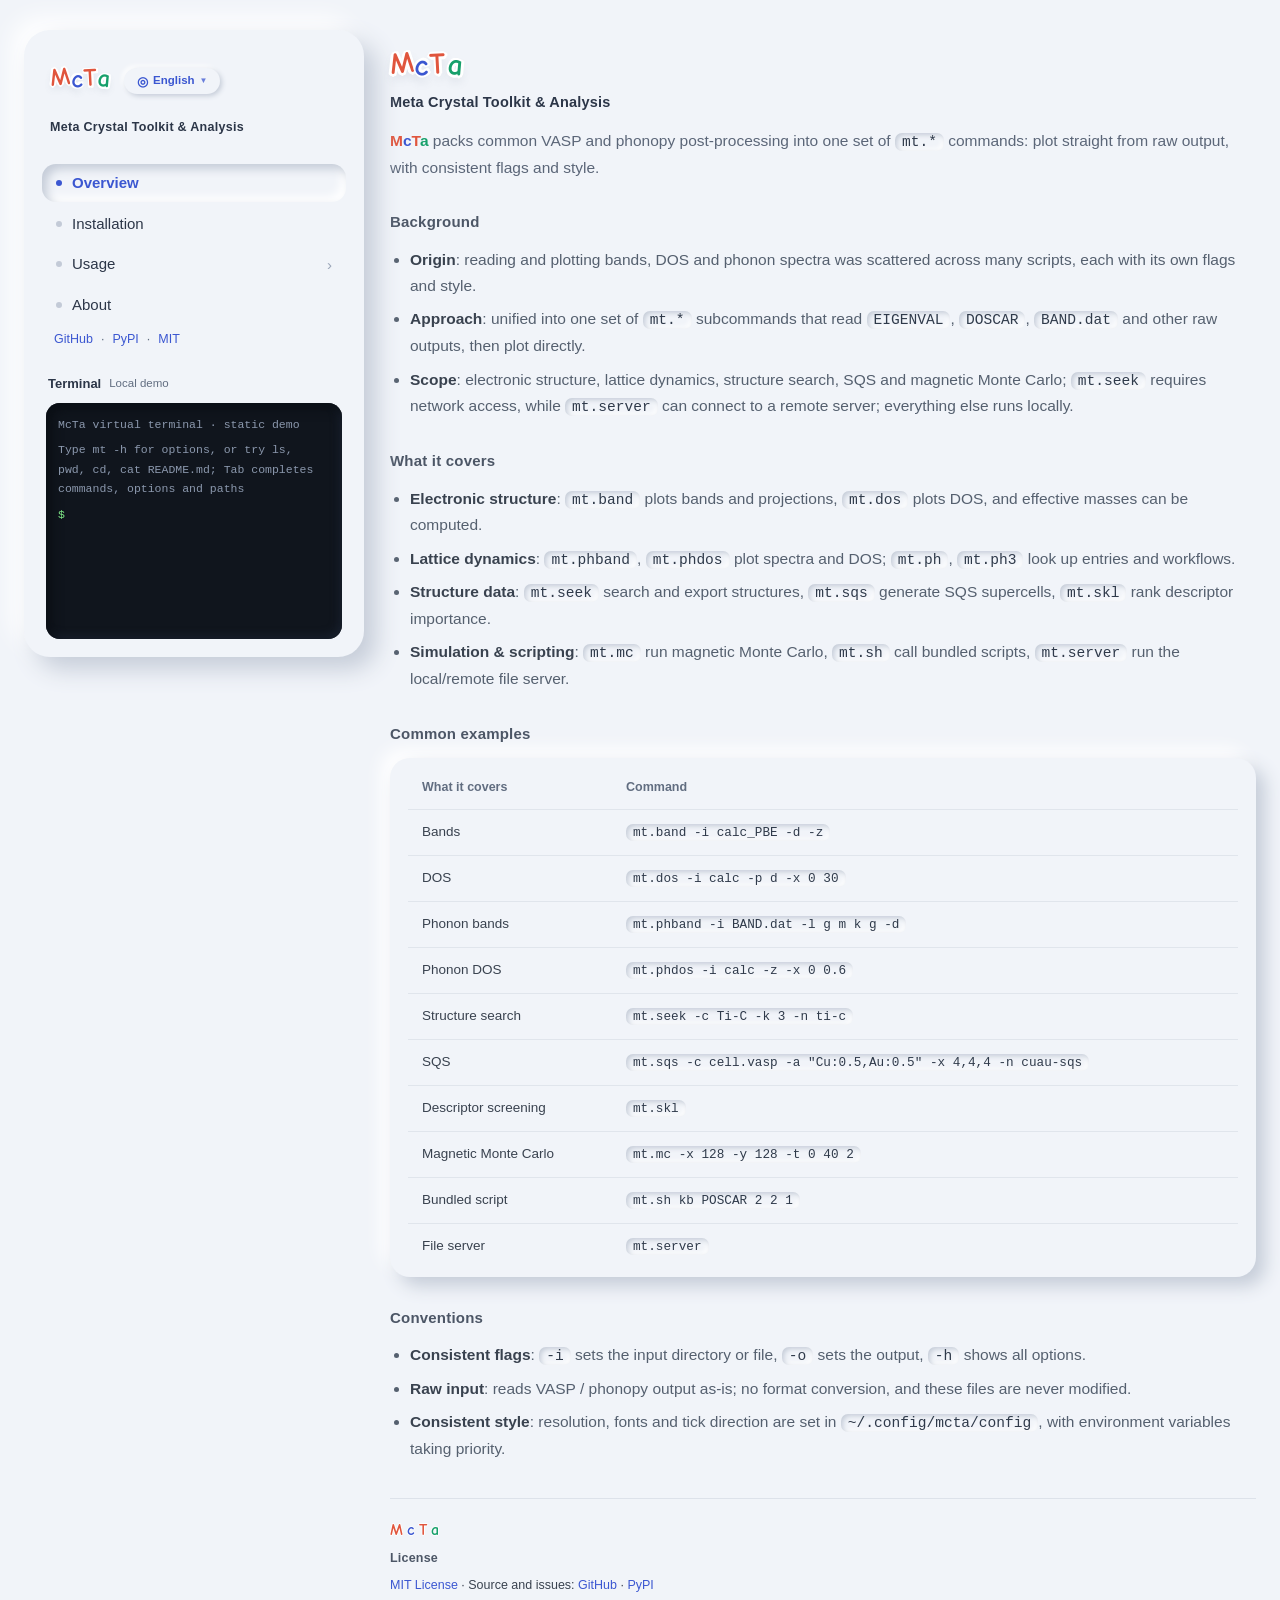
==== commit 580883b7: "0.0.35" ====
--- a/index.html
+++ b/index.html
@@ -666,7 +666,7 @@
           <code>MCTA_RENDER_RETRY_SECONDS</code>（远端渲染失败后的重试间隔秒数）、
           <code>MCTA_RENDER_TOTAL_SECONDS</code>（单次渲染总时长上限秒数）、
           <code>MCTA_XFER_CHANNELS</code>（传输通道数，默认 3，第 3 条仅小文件）、<code>MCTA_XFER_LARGE_MB</code>（大文件阈值 MB）、
-          <code>XDG_CACHE_HOME</code>（3D 渲染与 -R 文件缓存根目录，默认 ~/.cache）。
+          <code>XDG_CACHE_HOME</code>（3D 渲染、-R 文件与 mt.seek 缓存根目录，默认 ~/.cache；mt.seek 缓存在 ~/.cache/mcta/seek）。
         </p>
         <p style="margin:0">
           <b>其他工具</b>：<code>MT_PH_DOCS</code>、<code>MT_PH3_DOCS</code>、<code>MTSH_SCRIPTS</code>、
@@ -705,6 +705,10 @@
           </tbody>
         </table>
       </div>
+
+      <p style="margin:10px 0 0">
+        Debian/Ubuntu 等启用 PEP 668 的系统会拒绝直接 pip install（externally-managed-environment）；建议先建虚拟环境 python3 -m venv .venv && . .venv/bin/activate 再执行上表命令；若接受风险，可在命令后加 --user --break-system-packages，或用 pipx。
+      </p>
 
       <h2 class="sec-title">说明</h2>
       <p style="margin:0">
@@ -1429,9 +1433,10 @@
       "（单次渲染总时长上限秒数）、": "(total time cap for one render request), ",
       "（传输通道数，默认 3，第 3 条仅小文件）、": "(number of transfer channels, default 3; channel 3 carries small files only), ",
       "（大文件阈值 MB）、": "(large-file threshold in MB), ",
-      "（3D 渲染与 -R 文件缓存根目录，默认 ~/.cache）。": "(root of the 3D render cache and -R file cache, default ~/.cache).",
+      "（3D 渲染、-R 文件与 mt.seek 缓存根目录，默认 ~/.cache；mt.seek 缓存在 ~/.cache/mcta/seek）。": "(root of the 3D render cache, -R file cache and mt.seek cache, default ~/.cache; mt.seek cache lives in ~/.cache/mcta/seek).",
       "通道三：上传、下载与文件正文读取默认走三条 SFTP 传输通道；传输通道 1/2 大小文件都能用，第三条只传小文件。每次传输按文件大小和实时负载选通道，并发上传下载会随时切换；文件先缓存到本机": "Channel 3: uploads, downloads and file reads use three SFTP transfer channels by default; channels 1/2 accept any file size while the third carries small files only. Each transfer picks a channel by size and live load, so concurrent uploads and downloads switch channels as load changes; files are cached locally under ",
       "目录，同一服务器固定目录名、退出不删除可复用，仅在目录过大时提示。": ", with a fixed directory name per server; the cache survives exit and is reused, with a warning only when it grows too large.",
+      "Debian/Ubuntu 等启用 PEP 668 的系统会拒绝直接 pip install（externally-managed-environment）；建议先建虚拟环境 python3 -m venv .venv && . .venv/bin/activate 再执行上表命令；若接受风险，可在命令后加 --user --break-system-packages，或用 pipx。": "On systems with PEP 668 (e.g. Debian/Ubuntu), a plain pip install is rejected with externally-managed-environment; create a virtual environment first with python3 -m venv .venv && . .venv/bin/activate, then run the commands above, or add --user --break-system-packages if you accept the risk, or use pipx.",
     };
     /* I18N_EN_END */
 
@@ -1840,14 +1845,14 @@
 
   环境变量（也可写入 ~/.config/mcta/config，KEY=VALUE；环境变量优先）：
     绘图          MT_FONT_FAMILY、MT_MATHTEXT_FONTSET、MT_RESOL、MT_XTICK_DIRECTION、MT_YTICK_DIRECTION
-    结构检索      MP_API_KEY、MT_SEEK_HOME、MT_SEEK_CONFIG、MT_SEEK_API_KEY、MT_SEEK_PROVIDER、MT_SEEK_BASE_URL、MT_SEEK_MODEL、MT_SEEK_MAX_TURNS、MT_SEEK_MAX_CAND
+    结构检索      MP_API_KEY、MT_SEEK_HOME、MT_SEEK_CONFIG、MT_SEEK_API_KEY、MT_SEEK_PROVIDER、MT_SEEK_BASE_URL、MT_SEEK_MODEL、MT_SEEK_MAX_TURNS、MT_SEEK_MAX_CAND、XDG_CACHE_HOME
     mt.server     MCTA_REMOTE_SOCKET、MCTA_REMOTE_RENDER_MIN_MB、MCTA_REMOTE_LIST_TTL、MCTA_RENDER_CACHE_MAX_MB、MCTA_CACHE_FRESH_SECONDS、MCTA_RENDER_RETRY_SECONDS、MCTA_RENDER_TOTAL_SECONDS、MCTA_XFER_CHANNELS、MCTA_XFER_LARGE_MB、XDG_CACHE_HOME
     其他工具      MT_PH_DOCS、MT_PH3_DOCS、MTSH_SCRIPTS、PBE_PATH、LDA_PATH、GGA_PATH
 
   -v, -V, --version     显示版本号（各子命令同样支持）`;
 
     /* 兜底值与当前 mcta/__init__.py 一致；file:// 打开或 fetch 失败时 -v 仍显示正确版本 */
-    let VERSION = 'McTa (Meta Crystal Toolkit & Analysis) 0.0.33';
+    let VERSION = 'McTa (Meta Crystal Toolkit & Analysis) 0.0.35';
 
     /* 版本号以 mcta/__init__.py 为准；站点与包同根目录时可直接读取 */
     fetch('mcta/__init__.py').then(function (r) {
@@ -2165,7 +2170,7 @@
 
   Environment variables (also accepted in ~/.config/mcta/config as KEY=VALUE; env wins):
     Plot             MT_FONT_FAMILY, MT_MATHTEXT_FONTSET, MT_RESOL, MT_XTICK_DIRECTION, MT_YTICK_DIRECTION
-    Structure search MP_API_KEY, MT_SEEK_HOME, MT_SEEK_CONFIG, MT_SEEK_API_KEY, MT_SEEK_PROVIDER, MT_SEEK_BASE_URL, MT_SEEK_MODEL, MT_SEEK_MAX_TURNS, MT_SEEK_MAX_CAND
+    Structure search MP_API_KEY, MT_SEEK_HOME, MT_SEEK_CONFIG, MT_SEEK_API_KEY, MT_SEEK_PROVIDER, MT_SEEK_BASE_URL, MT_SEEK_MODEL, MT_SEEK_MAX_TURNS, MT_SEEK_MAX_CAND, XDG_CACHE_HOME
     mt.server        MCTA_REMOTE_SOCKET, MCTA_REMOTE_RENDER_MIN_MB, MCTA_REMOTE_LIST_TTL, MCTA_RENDER_CACHE_MAX_MB, MCTA_CACHE_FRESH_SECONDS, MCTA_RENDER_RETRY_SECONDS, MCTA_RENDER_TOTAL_SECONDS, MCTA_XFER_CHANNELS, MCTA_XFER_LARGE_MB, XDG_CACHE_HOME
     Other tools      MT_PH_DOCS, MT_PH3_DOCS, MTSH_SCRIPTS, PBE_PATH, LDA_PATH, GGA_PATH
 
@@ -2511,7 +2516,7 @@
     const FILE_TEXT = {
       '/home/demo/mcta/README.md': ['# mcta', '', 'McTa (Meta Crystal Toolkit & Analysis).', '', 'pip install mcta', 'mt -h'],
       '/home/demo/mcta/pyproject.toml': ['[build-system]', 'requires = ["setuptools>=77", "wheel"]', '', '[project]', 'name = "mcta"', 'requires-python = ">=3.9"', 'dynamic = ["version"]'],
-      '/home/demo/mcta/mcta/__init__.py': ['"""McTa —— Meta Crystal Toolkit & Analysis"""', '', '__version__ = "0.0.33"', '', '', 'def version_string() -> str:', '    """统一的 -V 输出格式。"""'],
+      '/home/demo/mcta/mcta/__init__.py': ['"""McTa —— Meta Crystal Toolkit & Analysis"""', '', '__version__ = "0.0.35"', '', '', 'def version_string() -> str:', '    """统一的 -V 输出格式。"""'],
       '/home/demo/mcta/mcta/server/__init__.py': ['"""mt.server：CLI、进程管理与服务入口"""', '', 'from mcta import version_string', 'from ._handlers import _Server, _make_handler', 'from ._structure import ( ... )', 'from ._terminal import ( ... )'],
       '/home/demo/mcta/mcta/server/_handlers.py': ['"""HTTP 路由、文件服务与内嵌页面（PAGE）"""', '', 'PAGE = """<!doctype html>..."""', '', 'class _Server(BaseHTTPRequestHandler):', '    def do_GET(self): ...'],
       '/home/demo/mcta/mcta/server/_remote.py': ['"""mt.server 的 SSH/SFTP 后端（-R/--ssh）"""', '', 'def parse_ssh_spec(parts): ...', 'def connect(spec, password=None): ...', 'class RemoteFS:', '    def list_entries(self, path): ...', 'class _RemoteTerminal:', '    def _open_channel(self): ...'],
